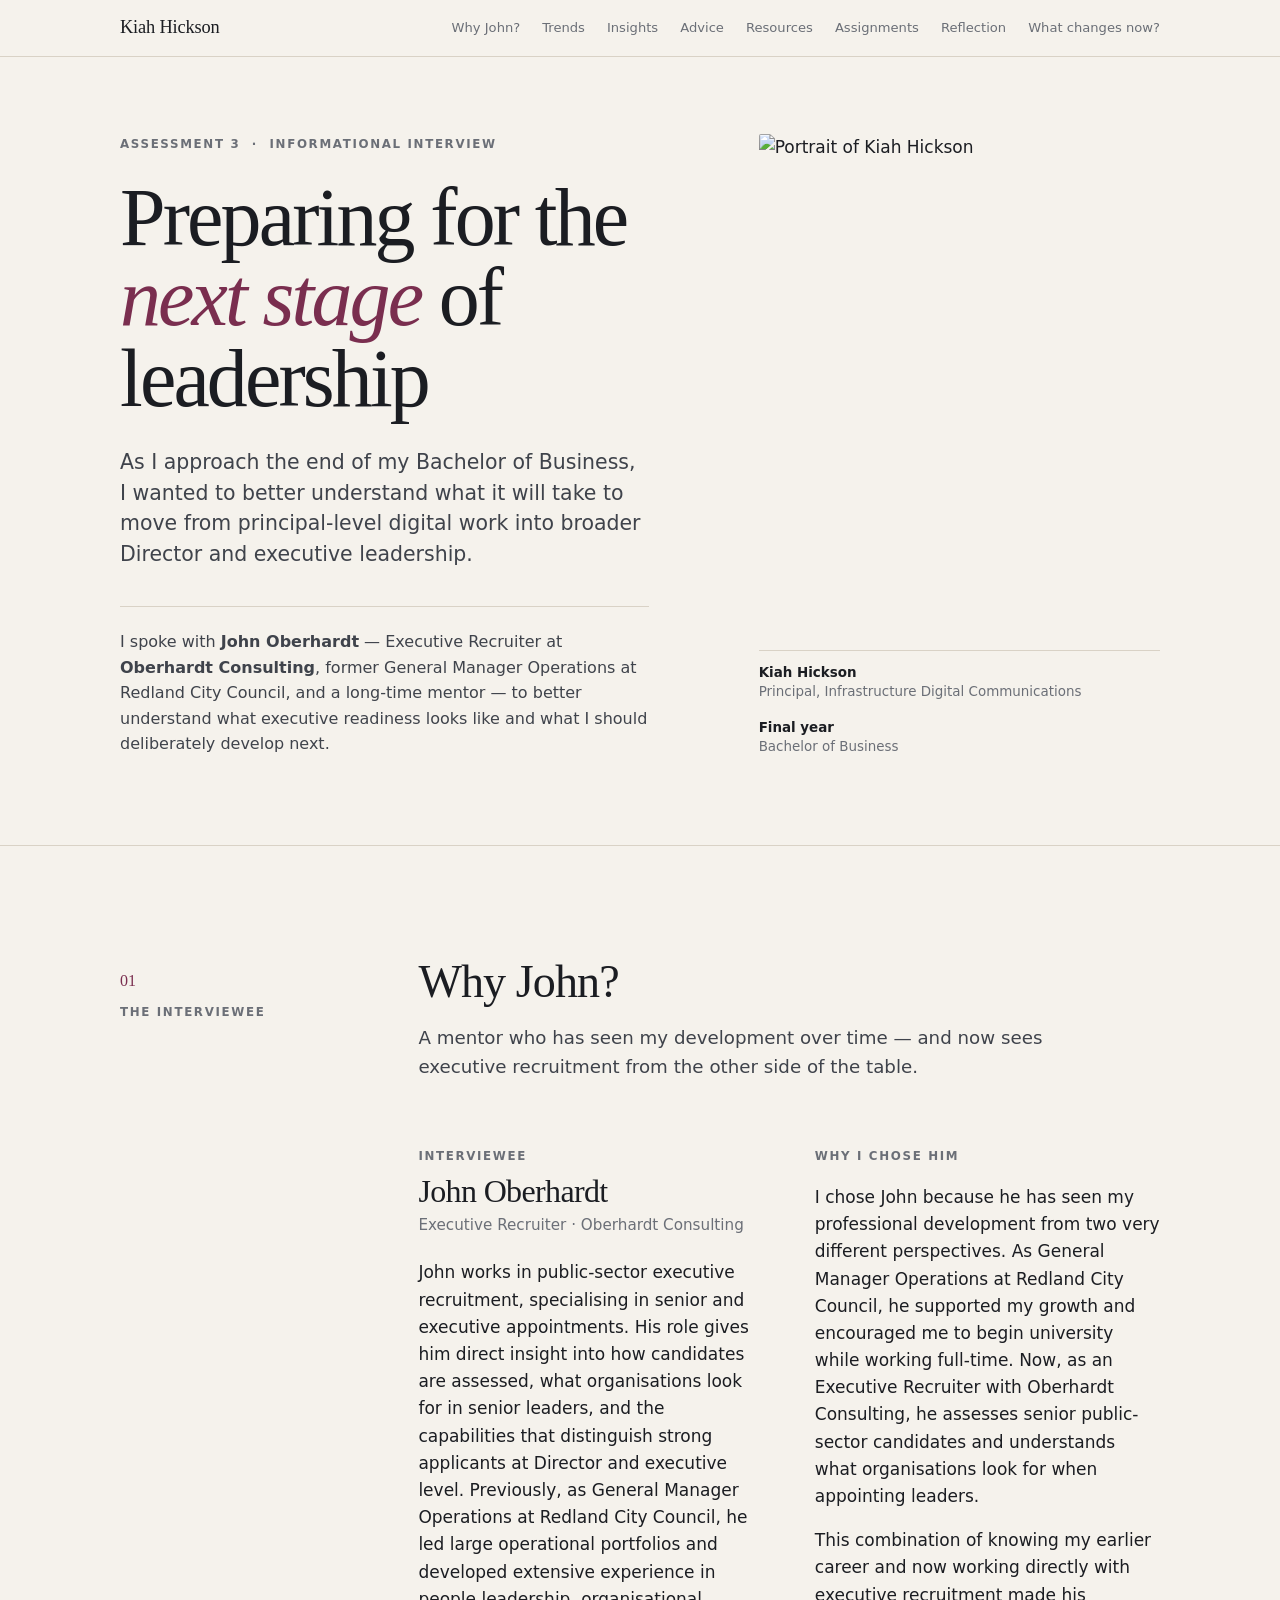
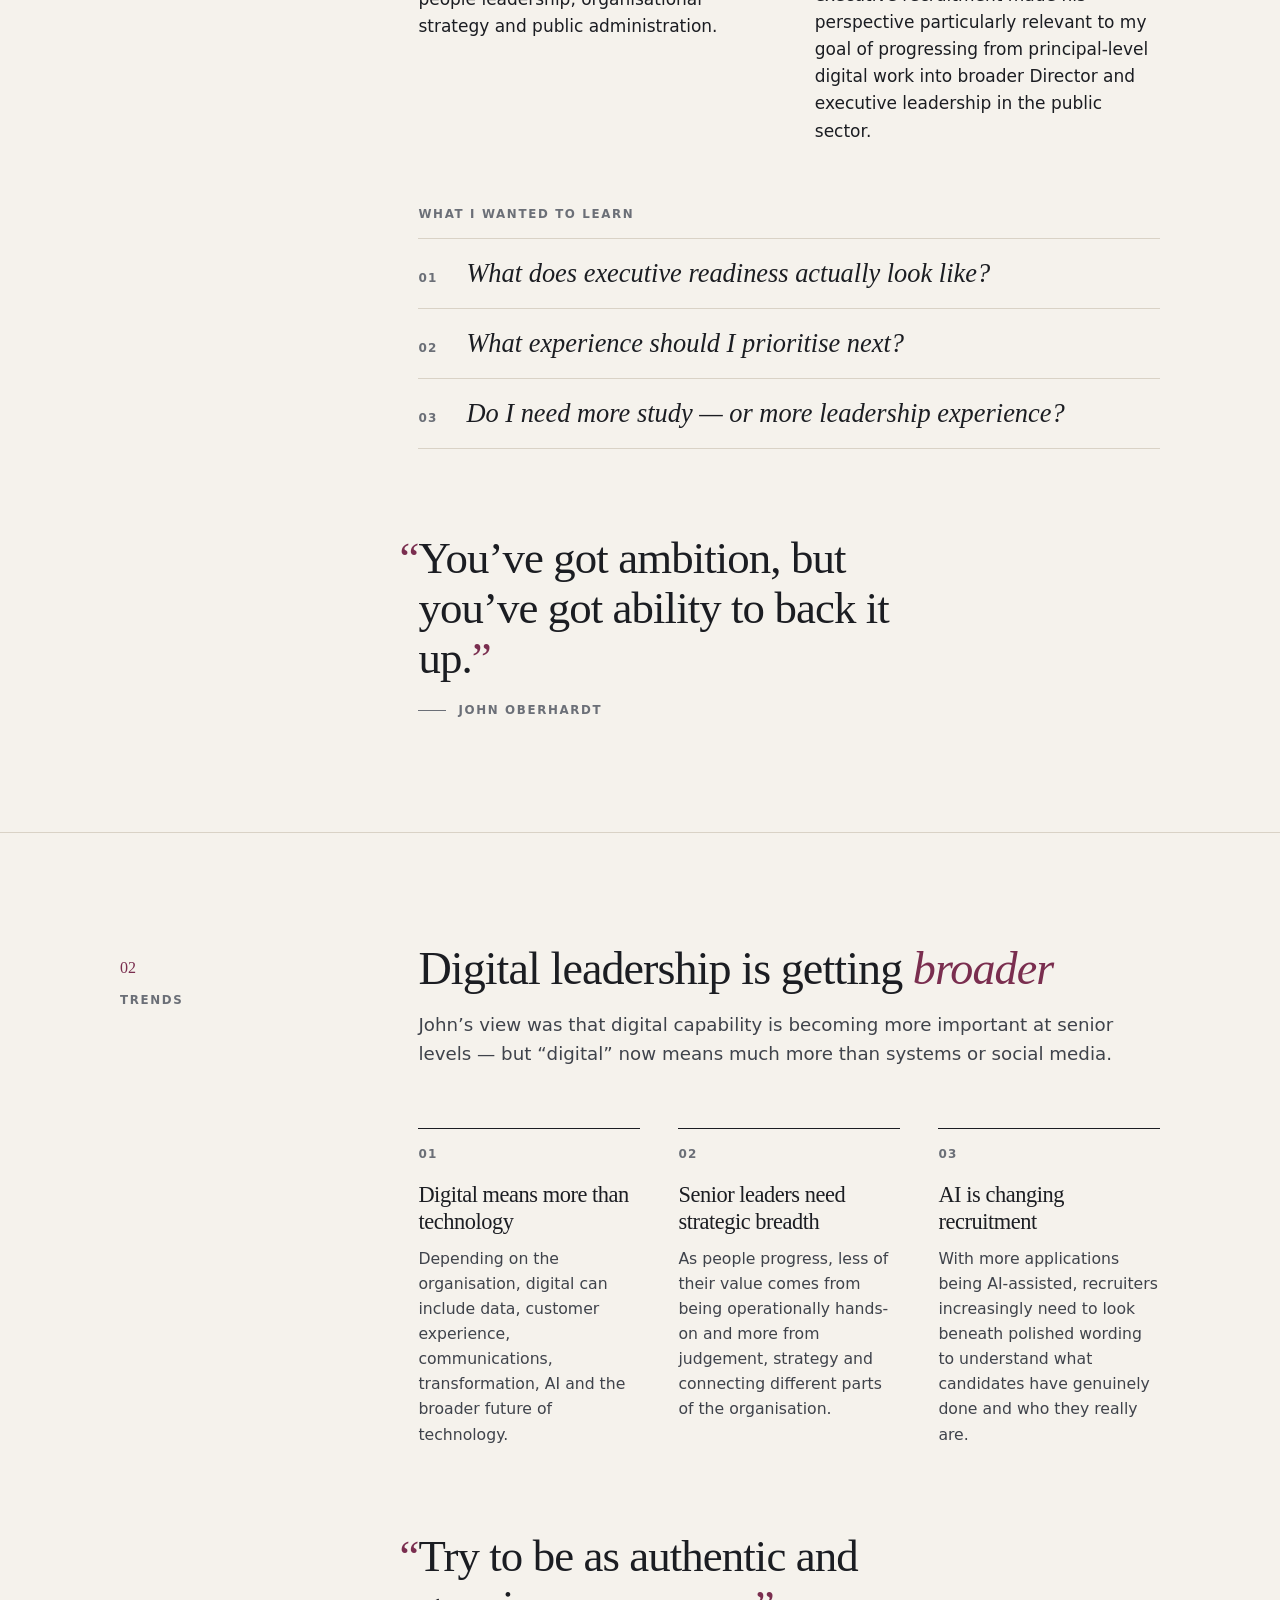
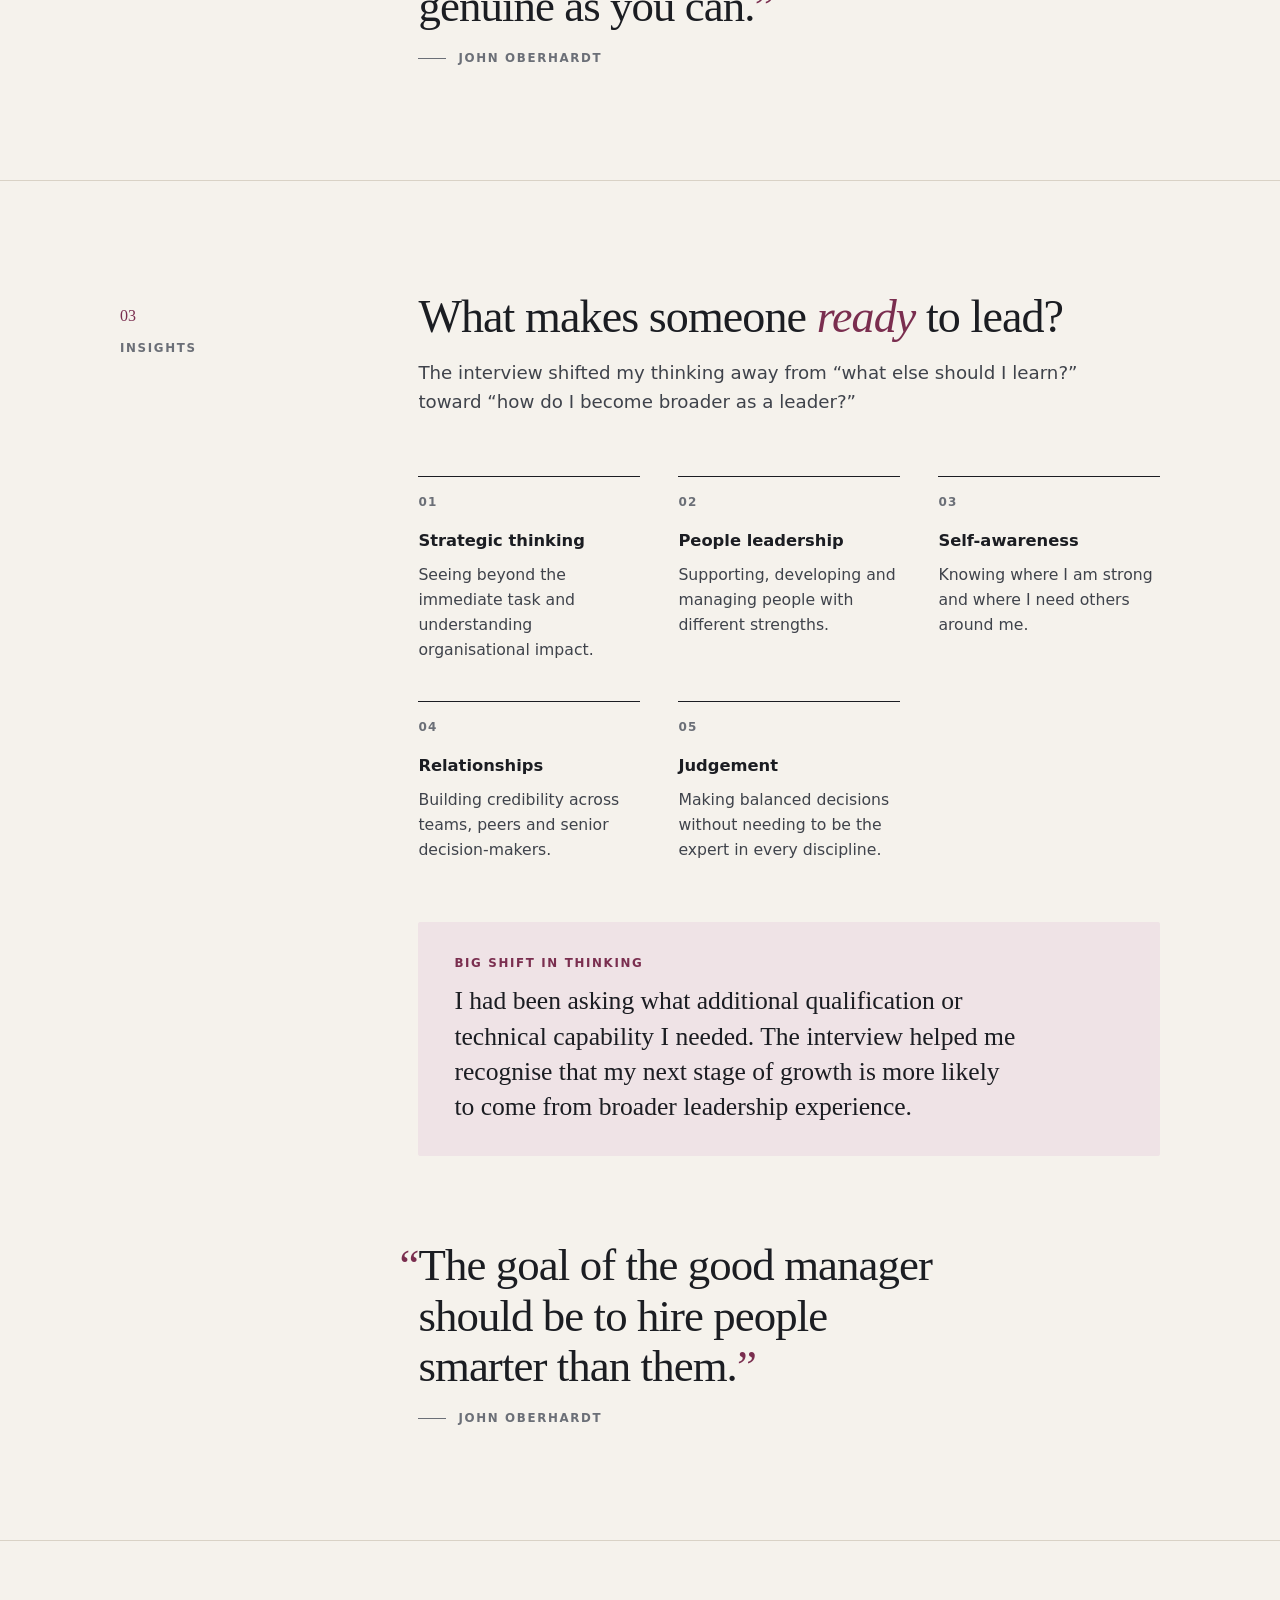
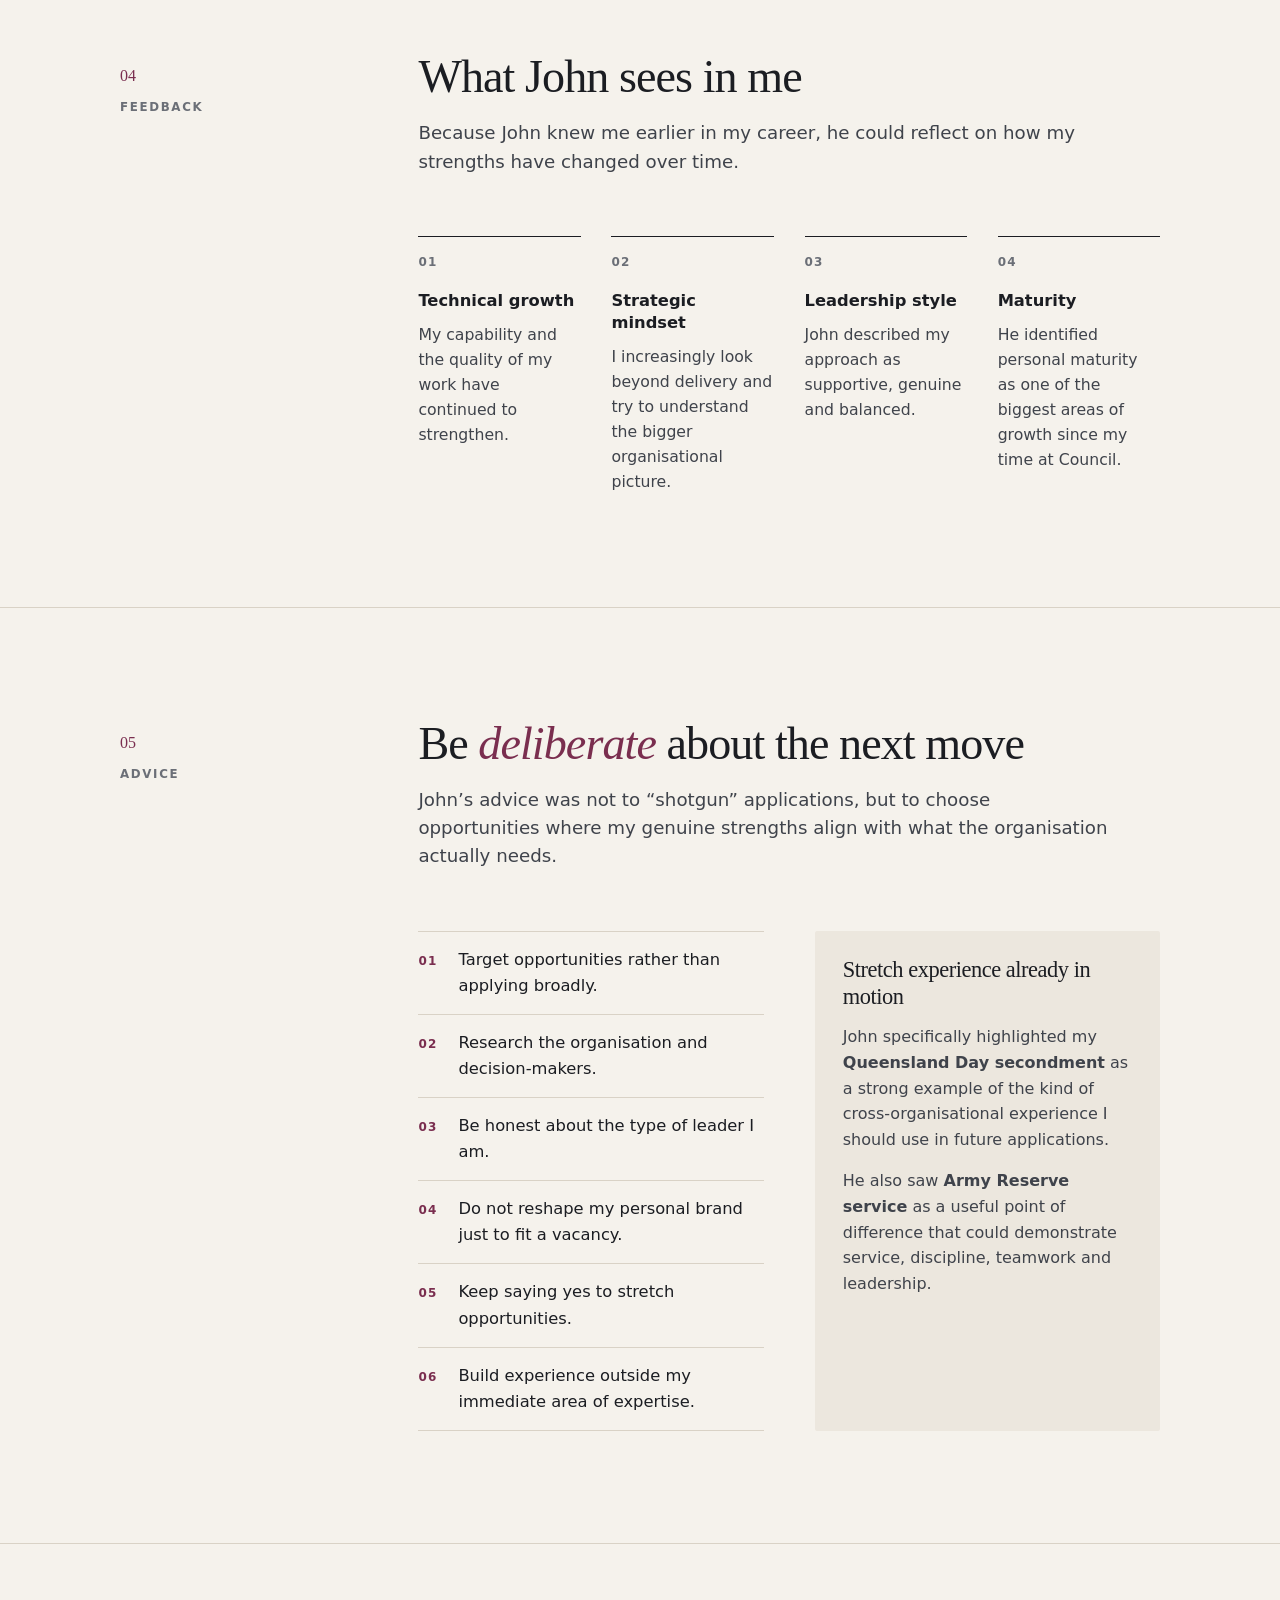
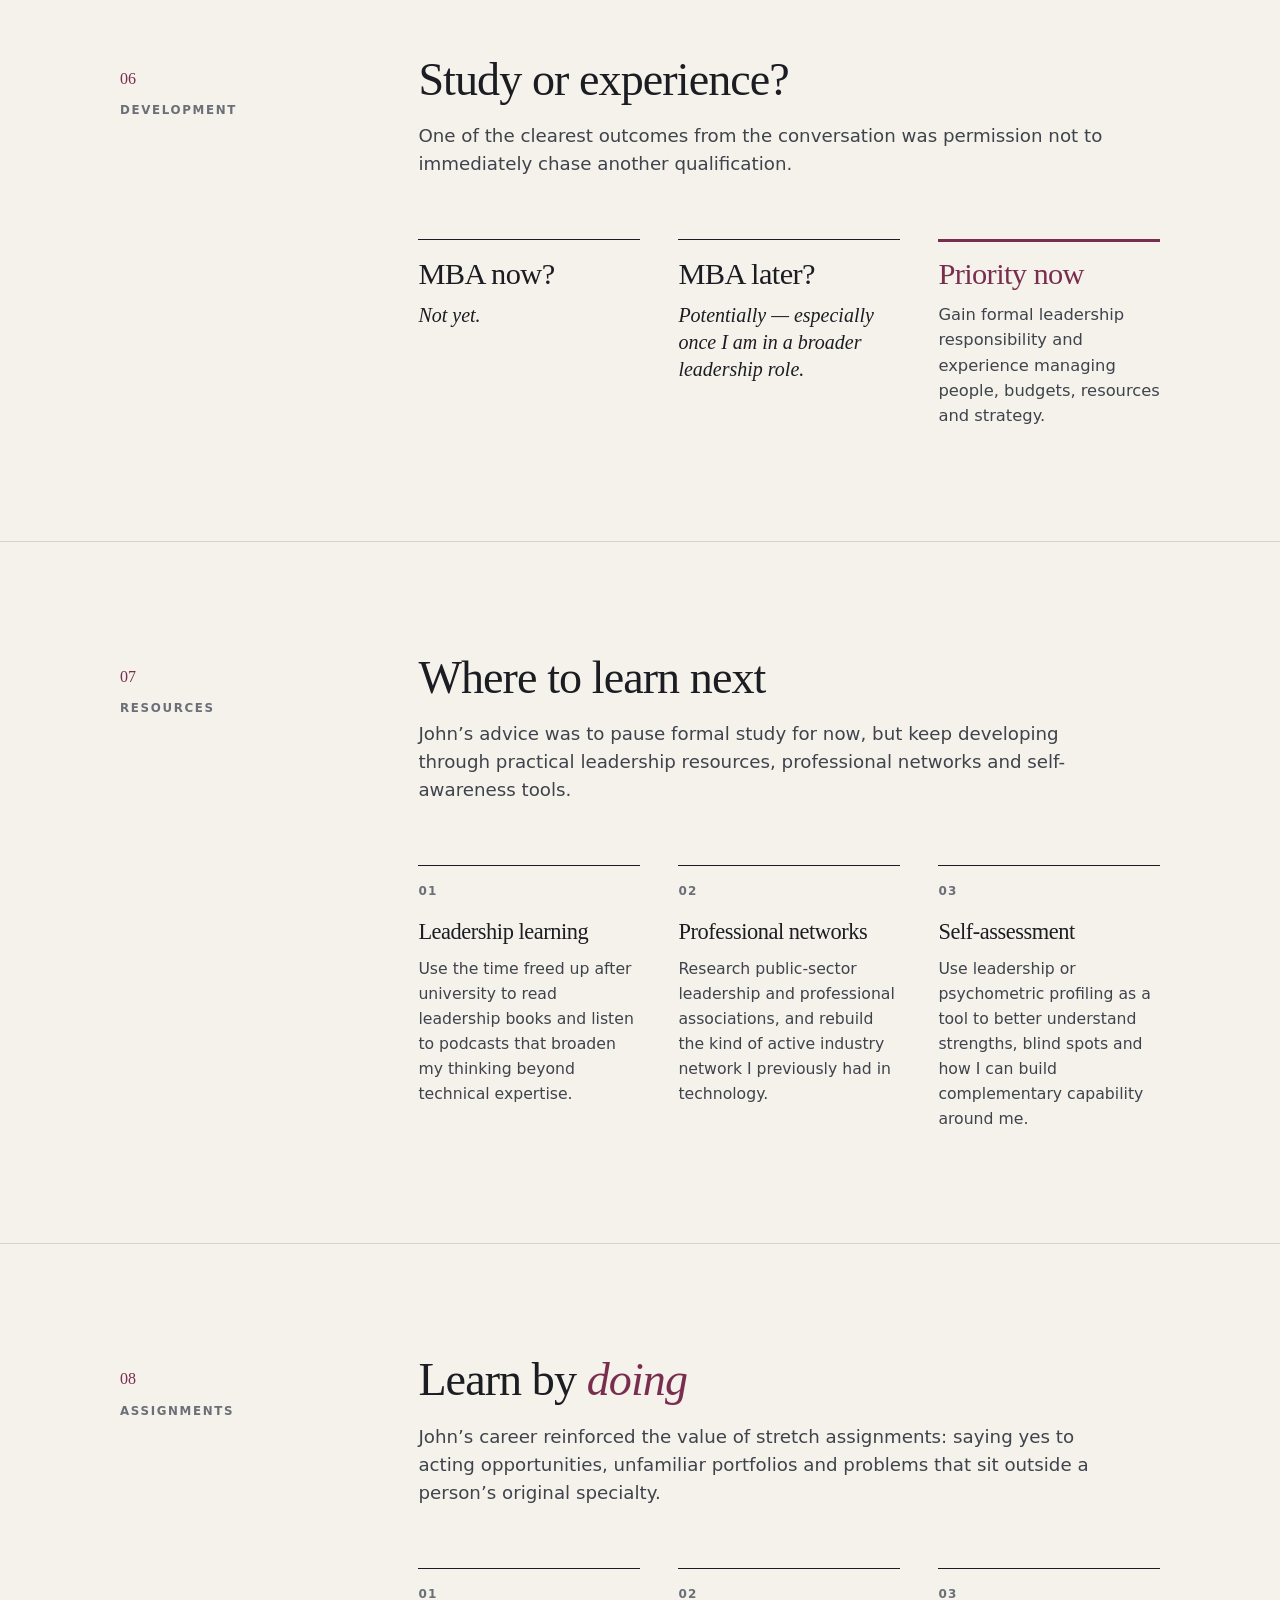
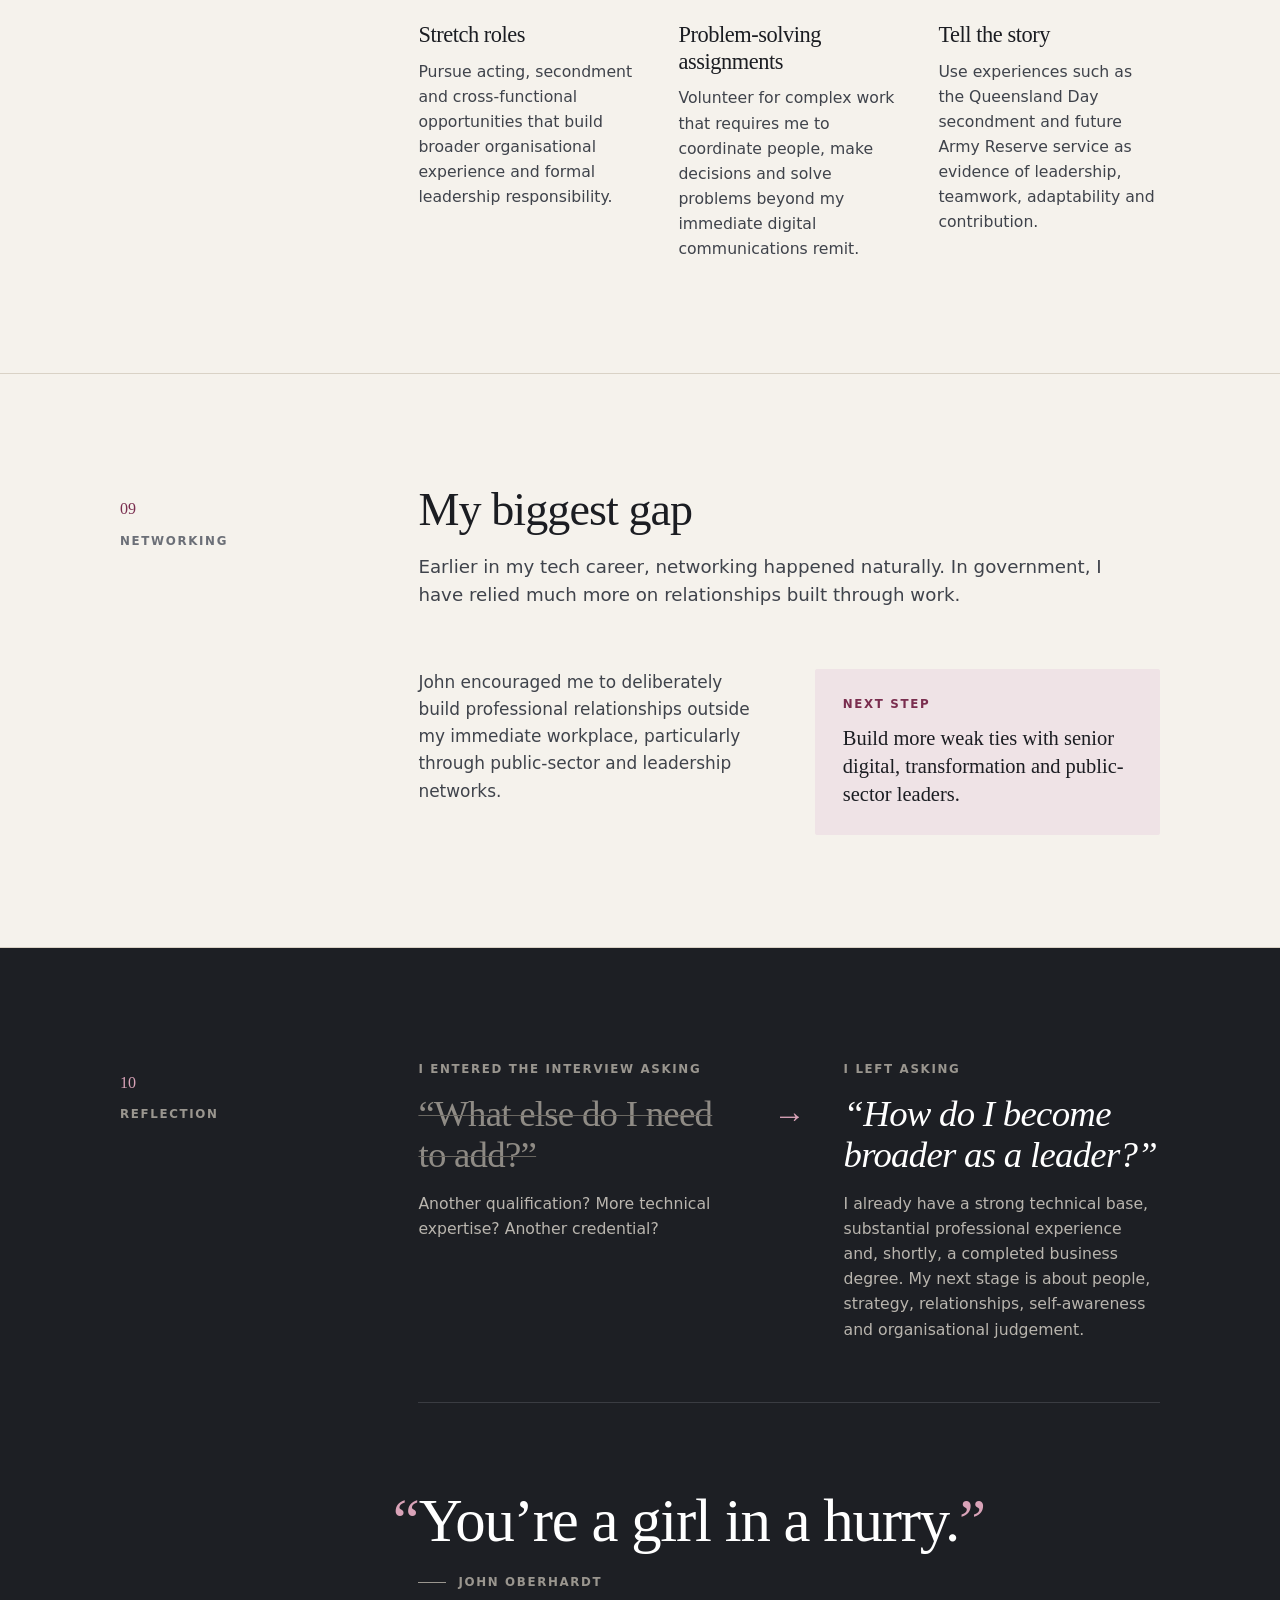
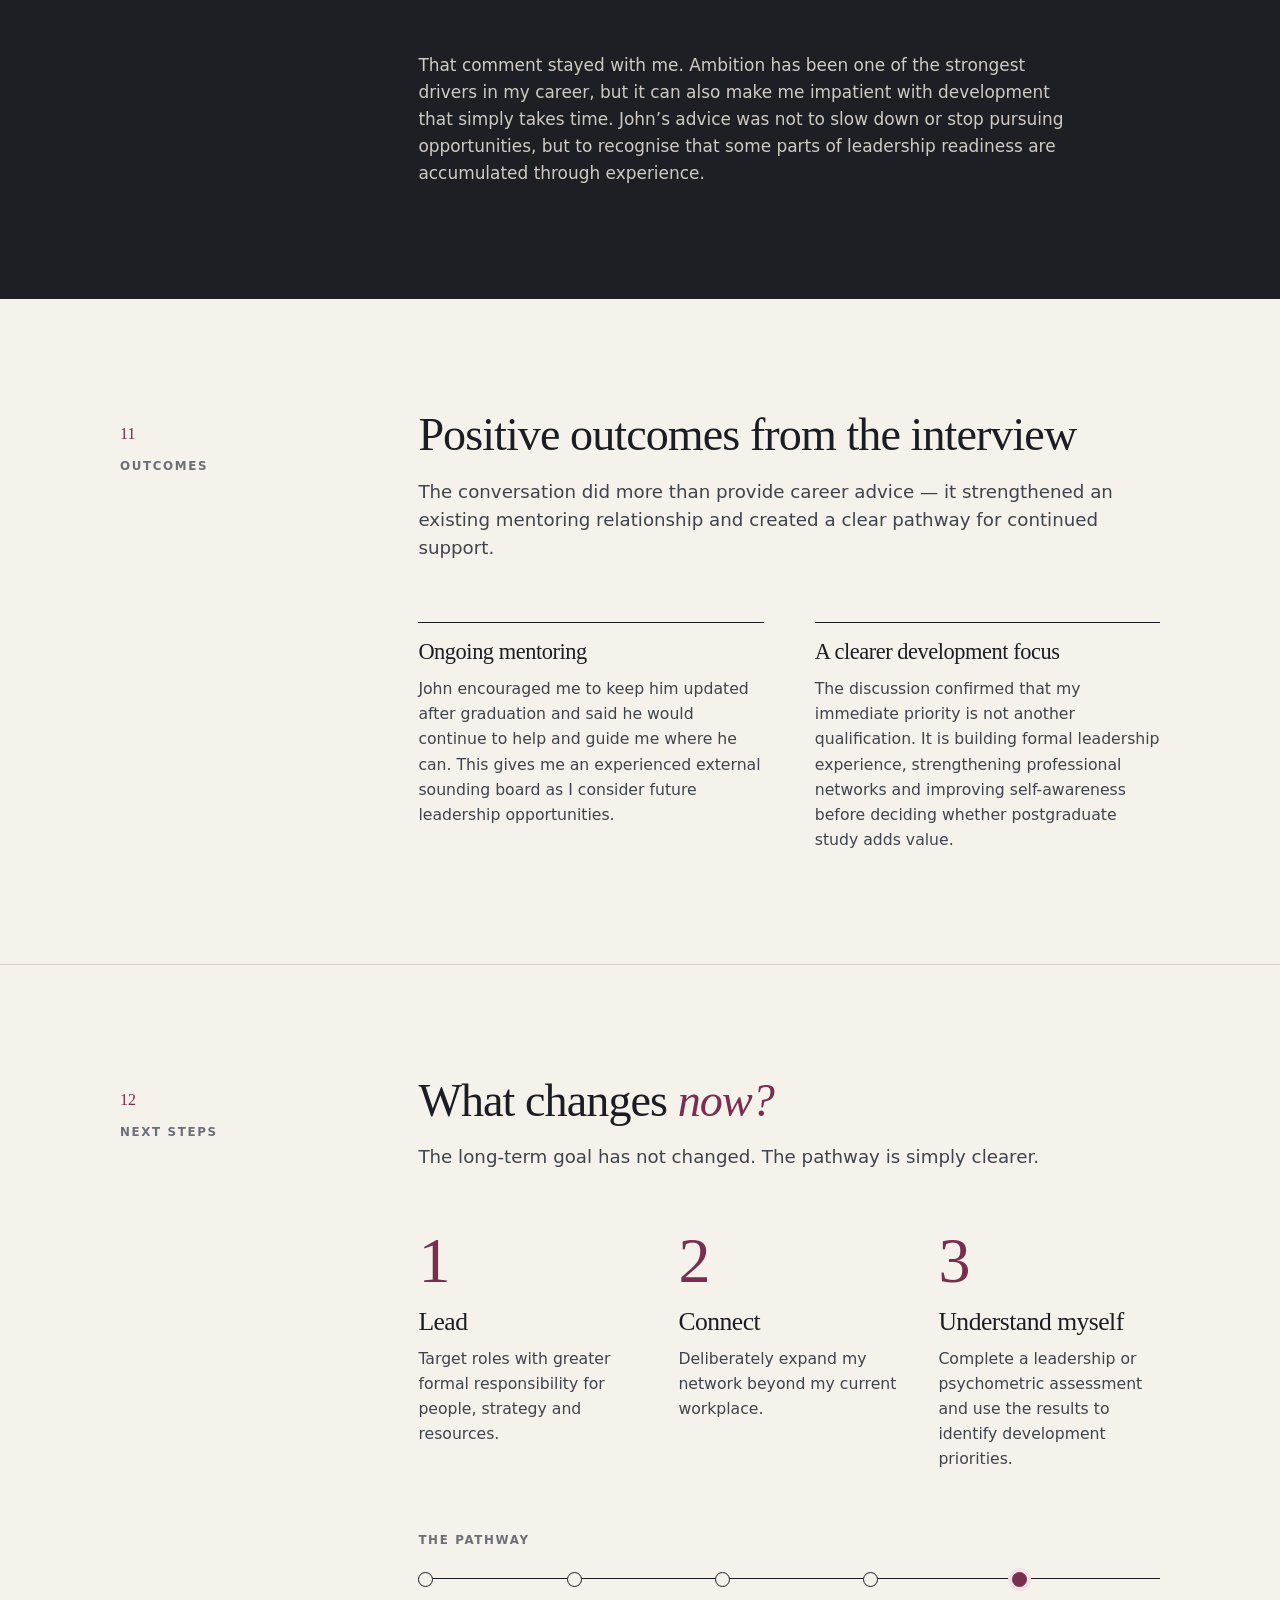
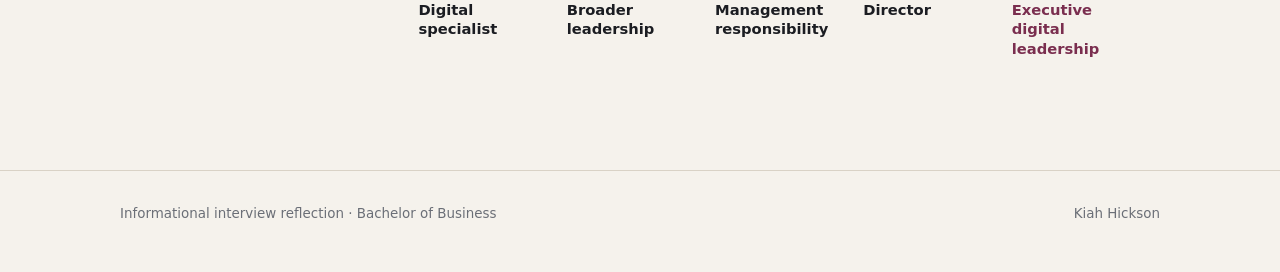
==== index.html @ 53a10f05 "Add files via upload" ====
<!DOCTYPE html>
<html lang="en">
<head>
<meta charset="UTF-8" />
<meta name="viewport" content="width=device-width, initial-scale=1.0" />
<title>Informational Interview — Kiah Hickson</title>
<link rel="stylesheet" href="styles.css" />
</head>
<body>

<header class="topbar">
  <div class="wrap">
    <a class="brand" href="#top">Kiah Hickson</a>
    <nav class="topnav" aria-label="Sections">
      <a href="#why">Why John?</a>
      <a href="#trends">Trends</a>
      <a href="#insights">Insights</a>
      <a href="#advice">Advice</a>
      <a href="#resources">Resources</a>
      <a href="#assignments">Assignments</a>
      <a href="#reflection">Reflection</a>
      <a href="#next">What changes now?</a>
    </nav>
  </div>
</header>

<div class="hero" id="top">
  <div class="wrap hero-grid">
    <div>
      <span class="kicker">Assessment 3 &nbsp;·&nbsp; Informational Interview</span>
      <h1>Preparing for the <em>next stage</em> of leadership</h1>
      <p class="lead">As I approach the end of my Bachelor of Business, I wanted to better understand what it will take to move from principal-level digital work into broader Director and executive leadership.</p>
      <p class="intro">I spoke with <strong>John Oberhardt</strong> — Executive Recruiter at <strong>Oberhardt Consulting</strong>, former General Manager Operations at Redland City Council, and a long-time mentor — to better understand what executive readiness looks like and what I should deliberately develop next.</p>
    </div>
    <figure>
      <img class="hero-photo" src="images/kiah-hickson.jpg" alt="Portrait of Kiah Hickson" />
      <figcaption>
        <span><b>Kiah Hickson</b>Principal, Infrastructure Digital Communications</span>
        <span><b>Final year</b>Bachelor of Business</span>
      </figcaption>
    </figure>
  </div>
</div>

<main>

<!-- 01 Why John -->
<section id="why">
  <div class="wrap sec">
    <div class="sec-label"><span class="n">01</span><span class="kicker">The interviewee</span></div>
    <div class="sec-body">
      <div class="sec-head">
        <h2>Why John?</h2>
        <p class="sub">A mentor who has seen my development over time — and now sees executive recruitment from the other side of the table.</p>
      </div>

      <div class="cols-2">
        <div>
          <span class="kicker">Interviewee</span>
          <h3 class="person-name">John Oberhardt</h3>
          <p class="person-role">Executive Recruiter · Oberhardt Consulting</p>
          <p>John works in public-sector executive recruitment, specialising in senior and executive appointments. His role gives him direct insight into how candidates are assessed, what organisations look for in senior leaders, and the capabilities that distinguish strong applicants at Director and executive level. Previously, as General Manager Operations at Redland City Council, he led large operational portfolios and developed extensive experience in people leadership, organisational strategy and public administration.</p>
        </div>
        <div>
          <span class="kicker">Why I chose him</span>
          <p style="margin-top:16px">I chose John because he has seen my professional development from two very different perspectives. As General Manager Operations at Redland City Council, he supported my growth and encouraged me to begin university while working full-time. Now, as an Executive Recruiter with Oberhardt Consulting, he assesses senior public-sector candidates and understands what organisations look for when appointing leaders.</p>
          <p>This combination of knowing my earlier career and now working directly with executive recruitment made his perspective particularly relevant to my goal of progressing from principal-level digital work into broader Director and executive leadership in the public sector.</p>
        </div>
      </div>

      <div>
        <span class="kicker" style="display:block;margin-bottom:14px">What I wanted to learn</span>
        <ol class="questions">
          <li>What does executive readiness actually look like?</li>
          <li>What experience should I prioritise next?</li>
          <li>Do I need more study — or more leadership experience?</li>
        </ol>
      </div>

      <figure class="pull">
        <blockquote>You’ve got ambition, but you’ve got ability to back it up.</blockquote>
        <figcaption>John Oberhardt</figcaption>
      </figure>
    </div>
  </div>
</section>

<!-- 02 Trends -->
<section id="trends">
  <div class="wrap sec">
    <div class="sec-label"><span class="n">02</span><span class="kicker">Trends</span></div>
    <div class="sec-body">
      <div class="sec-head">
        <h2>Digital leadership is getting <em>broader</em></h2>
        <p class="sub">John’s view was that digital capability is becoming more important at senior levels — but “digital” now means much more than systems or social media.</p>
      </div>

      <div class="cols-3">
        <div class="item"><span class="idx">01</span><h3>Digital means more than technology</h3><p>Depending on the organisation, digital can include data, customer experience, communications, transformation, AI and the broader future of technology.</p></div>
        <div class="item"><span class="idx">02</span><h3>Senior leaders need strategic breadth</h3><p>As people progress, less of their value comes from being operationally hands-on and more from judgement, strategy and connecting different parts of the organisation.</p></div>
        <div class="item"><span class="idx">03</span><h3>AI is changing recruitment</h3><p>With more applications being AI-assisted, recruiters increasingly need to look beneath polished wording to understand what candidates have genuinely done and who they really are.</p></div>
      </div>

      <figure class="pull">
        <blockquote>Try to be as authentic and genuine as you can.</blockquote>
        <figcaption>John Oberhardt</figcaption>
      </figure>
    </div>
  </div>
</section>

<!-- 03 Insights -->
<section id="insights">
  <div class="wrap sec">
    <div class="sec-label"><span class="n">03</span><span class="kicker">Insights</span></div>
    <div class="sec-body">
      <div class="sec-head">
        <h2>What makes someone <em>ready</em> to lead?</h2>
        <p class="sub">The interview shifted my thinking away from “what else should I learn?” toward “how do I become broader as a leader?”</p>
      </div>

      <div class="cols-3">
        <div class="item"><span class="idx">01</span><h3 class="h-sans">Strategic thinking</h3><p>Seeing beyond the immediate task and understanding organisational impact.</p></div>
        <div class="item"><span class="idx">02</span><h3 class="h-sans">People leadership</h3><p>Supporting, developing and managing people with different strengths.</p></div>
        <div class="item"><span class="idx">03</span><h3 class="h-sans">Self-awareness</h3><p>Knowing where I am strong and where I need others around me.</p></div>
        <div class="item"><span class="idx">04</span><h3 class="h-sans">Relationships</h3><p>Building credibility across teams, peers and senior decision-makers.</p></div>
        <div class="item"><span class="idx">05</span><h3 class="h-sans">Judgement</h3><p>Making balanced decisions without needing to be the expert in every discipline.</p></div>
      </div>

      <div class="note wide">
          <span class="kicker">Big shift in thinking</span>
          <p>I had been asking what additional qualification or technical capability I needed. The interview helped me recognise that my next stage of growth is more likely to come from broader leadership experience.</p>
        </div>

      <figure class="pull">
        <blockquote>The goal of the good manager should be to hire people smarter than them.</blockquote>
        <figcaption>John Oberhardt</figcaption>
      </figure>
    </div>
  </div>
</section>

<!-- 04 Strengths -->
<section id="strengths">
  <div class="wrap sec">
    <div class="sec-label"><span class="n">04</span><span class="kicker">Feedback</span></div>
    <div class="sec-body">
      <div class="sec-head">
        <h2>What John sees in me</h2>
        <p class="sub">Because John knew me earlier in my career, he could reflect on how my strengths have changed over time.</p>
      </div>

      <div class="cols-4">
        <div class="item"><span class="idx">01</span><h3 class="h-sans">Technical growth</h3><p>My capability and the quality of my work have continued to strengthen.</p></div>
        <div class="item"><span class="idx">02</span><h3 class="h-sans">Strategic mindset</h3><p>I increasingly look beyond delivery and try to understand the bigger organisational picture.</p></div>
        <div class="item"><span class="idx">03</span><h3 class="h-sans">Leadership style</h3><p>John described my approach as supportive, genuine and balanced.</p></div>
        <div class="item"><span class="idx">04</span><h3 class="h-sans">Maturity</h3><p>He identified personal maturity as one of the biggest areas of growth since my time at Council.</p></div>
      </div>
    </div>
  </div>
</section>

<!-- 05 Advice -->
<section id="advice">
  <div class="wrap sec">
    <div class="sec-label"><span class="n">05</span><span class="kicker">Advice</span></div>
    <div class="sec-body">
      <div class="sec-head">
        <h2>Be <em>deliberate</em> about the next move</h2>
        <p class="sub">John’s advice was not to “shotgun” applications, but to choose opportunities where my genuine strengths align with what the organisation actually needs.</p>
      </div>

      <div class="cols-2">
        <ol class="checks">
          <li>Target opportunities rather than applying broadly.</li>
          <li>Research the organisation and decision-makers.</li>
          <li>Be honest about the type of leader I am.</li>
          <li>Do not reshape my personal brand just to fit a vacancy.</li>
          <li>Keep saying yes to stretch opportunities.</li>
          <li>Build experience outside my immediate area of expertise.</li>
        </ol>
        <div class="note plain">
          <h3 style="margin-bottom:14px">Stretch experience already in motion</h3>
          <p>John specifically highlighted my <strong>Queensland Day secondment</strong> as a strong example of the kind of cross-organisational experience I should use in future applications.</p>
          <p>He also saw <strong>Army Reserve service</strong> as a useful point of difference that could demonstrate service, discipline, teamwork and leadership.</p>
        </div>
      </div>
    </div>
  </div>
</section>

<!-- 06 Study or experience -->
<section id="study">
  <div class="wrap sec">
    <div class="sec-label"><span class="n">06</span><span class="kicker">Development</span></div>
    <div class="sec-body">
      <div class="sec-head">
        <h2>Study or experience?</h2>
        <p class="sub">One of the clearest outcomes from the conversation was permission not to immediately chase another qualification.</p>
      </div>

      <div class="cols-3 compare">
        <div class="item"><h3>MBA now?</h3><p class="answer">Not yet.</p></div>
        <div class="item"><h3>MBA later?</h3><p class="answer">Potentially — especially once I am in a broader leadership role.</p></div>
        <div class="item key"><h3>Priority now</h3><p class="answer">Gain formal leadership responsibility and experience managing people, budgets, resources and strategy.</p></div>
      </div>
    </div>
  </div>
</section>

<!-- 07 Resources -->
<section id="resources">
  <div class="wrap sec">
    <div class="sec-label"><span class="n">07</span><span class="kicker">Resources</span></div>
    <div class="sec-body">
      <div class="sec-head">
        <h2>Where to learn next</h2>
        <p class="sub">John’s advice was to pause formal study for now, but keep developing through practical leadership resources, professional networks and self-awareness tools.</p>
      </div>
      <div class="cols-3">
        <div class="item"><span class="idx">01</span><h3>Leadership learning</h3><p>Use the time freed up after university to read leadership books and listen to podcasts that broaden my thinking beyond technical expertise.</p></div>
        <div class="item"><span class="idx">02</span><h3>Professional networks</h3><p>Research public-sector leadership and professional associations, and rebuild the kind of active industry network I previously had in technology.</p></div>
        <div class="item"><span class="idx">03</span><h3>Self-assessment</h3><p>Use leadership or psychometric profiling as a tool to better understand strengths, blind spots and how I can build complementary capability around me.</p></div>
      </div>
    </div>
  </div>
</section>

<!-- 08 Assignments -->
<section id="assignments">
  <div class="wrap sec">
    <div class="sec-label"><span class="n">08</span><span class="kicker">Assignments</span></div>
    <div class="sec-body">
      <div class="sec-head">
        <h2>Learn by <em>doing</em></h2>
        <p class="sub">John’s career reinforced the value of stretch assignments: saying yes to acting opportunities, unfamiliar portfolios and problems that sit outside a person’s original specialty.</p>
      </div>
      <div class="cols-3">
        <div class="item"><span class="idx">01</span><h3>Stretch roles</h3><p>Pursue acting, secondment and cross-functional opportunities that build broader organisational experience and formal leadership responsibility.</p></div>
        <div class="item"><span class="idx">02</span><h3>Problem-solving assignments</h3><p>Volunteer for complex work that requires me to coordinate people, make decisions and solve problems beyond my immediate digital communications remit.</p></div>
        <div class="item"><span class="idx">03</span><h3>Tell the story</h3><p>Use experiences such as the Queensland Day secondment and future Army Reserve service as evidence of leadership, teamwork, adaptability and contribution.</p></div>
      </div>
    </div>
  </div>
</section>

<!-- 09 Networking -->
<section id="networking">
  <div class="wrap sec">
    <div class="sec-label"><span class="n">09</span><span class="kicker">Networking</span></div>
    <div class="sec-body">
      <div class="sec-head">
        <h2>My biggest gap</h2>
        <p class="sub">Earlier in my tech career, networking happened naturally. In government, I have relied much more on relationships built through work.</p>
      </div>
      <div class="cols-2">
        <p style="font-size:1.06rem;color:var(--ink-2)">John encouraged me to deliberately build professional relationships outside my immediate workplace, particularly through public-sector and leadership networks.</p>
        <div class="note">
          <span class="kicker">Next step</span>
          <p>Build more weak ties with senior digital, transformation and public-sector leaders.</p>
        </div>
      </div>
    </div>
  </div>
</section>

<!-- 10 Reflection -->
<section id="reflection" class="dark">
  <div class="wrap sec">
    <div class="sec-label"><span class="n">10</span><span class="kicker">Reflection</span></div>
    <div class="sec-body">
      <div class="shift">
        <div class="before">
          <span class="kicker">I entered the interview asking</span>
          <div class="q">“What else do I need to add?”</div>
          <p>Another qualification? More technical expertise? Another credential?</p>
        </div>
        <div class="to" aria-hidden="true">→</div>
        <div class="after">
          <span class="kicker">I left asking</span>
          <div class="q">“How do I become broader as a leader?”</div>
          <p>I already have a strong technical base, substantial professional experience and, shortly, a completed business degree. My next stage is about people, strategy, relationships, self-awareness and organisational judgement.</p>
        </div>
      </div>

      <hr />

      <figure class="pull">
        <blockquote>You’re a girl in a hurry.</blockquote>
        <figcaption>John Oberhardt</figcaption>
      </figure>

      <p class="after-quote">That comment stayed with me. Ambition has been one of the strongest drivers in my career, but it can also make me impatient with development that simply takes time. John’s advice was not to slow down or stop pursuing opportunities, but to recognise that some parts of leadership readiness are accumulated through experience.</p>
    </div>
  </div>
</section>

<!-- 11 Outcomes -->
<section id="outcomes">
  <div class="wrap sec">
    <div class="sec-label"><span class="n">11</span><span class="kicker">Outcomes</span></div>
    <div class="sec-body">
      <div class="sec-head">
        <h2>Positive outcomes from the interview</h2>
        <p class="sub">The conversation did more than provide career advice — it strengthened an existing mentoring relationship and created a clear pathway for continued support.</p>
      </div>
      <div class="cols-2">
        <div class="item"><h3>Ongoing mentoring</h3><p>John encouraged me to keep him updated after graduation and said he would continue to help and guide me where he can. This gives me an experienced external sounding board as I consider future leadership opportunities.</p></div>
        <div class="item"><h3>A clearer development focus</h3><p>The discussion confirmed that my immediate priority is not another qualification. It is building formal leadership experience, strengthening professional networks and improving self-awareness before deciding whether postgraduate study adds value.</p></div>
      </div>
    </div>
  </div>
</section>

<!-- 12 What changes now -->
<section id="next">
  <div class="wrap sec">
    <div class="sec-label"><span class="n">12</span><span class="kicker">Next steps</span></div>
    <div class="sec-body">
      <div class="sec-head">
        <h2>What changes <em>now?</em></h2>
        <p class="sub">The long-term goal has not changed. The pathway is simply clearer.</p>
      </div>

      <div class="cols-3">
        <div class="step"><span class="num">1</span><h3>Lead</h3><p>Target roles with greater formal responsibility for people, strategy and resources.</p></div>
        <div class="step"><span class="num">2</span><h3>Connect</h3><p>Deliberately expand my network beyond my current workplace.</p></div>
        <div class="step"><span class="num">3</span><h3>Understand myself</h3><p>Complete a leadership or psychometric assessment and use the results to identify development priorities.</p></div>
      </div>

      <div>
        <span class="kicker" style="display:block;margin-bottom:22px">The pathway</span>
        <ol class="pathway">
          <li>Digital specialist</li>
          <li>Broader leadership</li>
          <li>Management responsibility</li>
          <li>Director</li>
          <li>Executive digital leadership</li>
        </ol>
      </div>
    </div>
  </div>
</section>

</main>

<footer class="footer">
  <div class="wrap">
    <span>Informational interview reflection · Bachelor of Business</span>
    <span>Kiah Hickson</span>
  </div>
</footer>

</body>
</html>
---- styles.css ----
/* Informational Interview — Kiah Hickson
   Fonts: Newsreader + Hanken Grotesk (SIL Open Font License), in /fonts */

@font-face{font-family:"Newsreader";font-style:normal;font-weight:200 800;font-display:swap;src:url("fonts/newsreader-latin-opsz-normal.woff2") format("woff2")}
@font-face{font-family:"Newsreader";font-style:italic;font-weight:200 800;font-display:swap;src:url("fonts/newsreader-latin-opsz-italic.woff2") format("woff2")}
@font-face{font-family:"Hanken Grotesk";font-style:normal;font-weight:100 900;font-display:swap;src:url("fonts/hanken-grotesk-latin-wght-normal.woff2") format("woff2")}

:root{
  color-scheme:light;
  --paper:#f5f2ec;
  --paper-2:#ece7de;
  --ink:#1b1d22;
  --ink-2:#3f434b;
  --muted:#6b6f77;
  --rule:#d9d2c6;
  --accent:#7a2e4f;
  --accent-soft:#efe3e6;
  --dark:#1d1f24;
  --serif:"Newsreader", "Iowan Old Style", "Palatino Linotype", Georgia, serif;
  --sans:"Hanken Grotesk", ui-sans-serif, system-ui, -apple-system, "Segoe UI", sans-serif;
  --max:1120px;
  --gutter:clamp(20px, 4vw, 40px);
}

*{box-sizing:border-box}
html{scroll-behavior:smooth;scroll-padding-top:72px}
body{
  margin:0;
  background:var(--paper);
  color:var(--ink);
  font-family:var(--sans);
  font-size:17px;
  line-height:1.6;
  -webkit-font-smoothing:antialiased;
  text-rendering:optimizeLegibility;
}
img{max-width:100%;display:block}
a{color:inherit}
p{margin:0 0 1em}
p:last-child{margin-bottom:0}
strong{font-weight:650}
.wrap{max-width:var(--max);margin:0 auto;padding-inline:var(--gutter)}

/* ---------- Top bar ---------- */
.topbar{
  position:sticky;top:0;z-index:10;
  background:rgba(245,242,236,.92);
  backdrop-filter:saturate(1.2) blur(8px);
  -webkit-backdrop-filter:saturate(1.2) blur(8px);
  border-bottom:1px solid var(--rule);
}
.topbar .wrap{display:flex;align-items:center;gap:32px;height:56px}
.brand{font-family:var(--serif);font-size:1.15rem;font-weight:500;text-decoration:none;white-space:nowrap;letter-spacing:-.01em}
.topnav{display:flex;gap:22px;margin-left:auto;overflow-x:auto;scrollbar-width:none}
.topnav::-webkit-scrollbar{display:none}
.topnav a{
  font-size:.82rem;font-weight:500;color:var(--muted);text-decoration:none;white-space:nowrap;
  padding:4px 0;border-bottom:1px solid transparent;transition:color .15s, border-color .15s;
}
.topnav a:hover{color:var(--ink);border-color:var(--ink)}
a:focus-visible{outline:2px solid var(--accent);outline-offset:3px;border-radius:2px}

/* ---------- Type ---------- */
.kicker{
  font-size:.74rem;font-weight:600;letter-spacing:.14em;text-transform:uppercase;color:var(--muted);
}
h1,h2,h3{font-family:var(--serif);font-weight:400;letter-spacing:-.02em;margin:0}
h1{
  font-size:clamp(2.8rem, 6.4vw, 5.4rem);
  line-height:.98;
  letter-spacing:-.035em;
  margin:22px 0 28px;
  font-variation-settings:"opsz" 72;
}
h1 em,h2 em{font-style:italic;color:var(--accent)}
h2{font-size:clamp(2rem, 3.6vw, 3rem);line-height:1.05;font-variation-settings:"opsz" 60}
h3{font-size:1.4rem;line-height:1.2}
.h-sans{font-family:var(--sans);font-size:1.02rem;font-weight:650;letter-spacing:0;line-height:1.35}
.lead{font-size:clamp(1.12rem, 1.6vw, 1.3rem);line-height:1.5;color:var(--ink-2);max-width:40ch}
.sub{font-size:1.14rem;line-height:1.55;color:var(--ink-2);max-width:60ch;margin-top:18px}
.muted{color:var(--muted)}

/* ---------- Hero ---------- */
.hero{padding:72px 0 88px;border-bottom:1px solid var(--rule)}
.hero-grid{display:grid;grid-template-columns:minmax(0,7fr) minmax(0,5fr);gap:clamp(32px,6vw,80px);align-items:end}
.intro{
  margin-top:36px;padding-top:22px;border-top:1px solid var(--rule);
  max-width:52ch;color:var(--ink-2);font-size:1rem;
}
.hero figure{margin:0}
.hero-photo{width:100%;aspect-ratio:4/5;object-fit:cover;object-position:50% 20%;border-radius:2px}
.hero figcaption{
  display:flex;justify-content:space-between;gap:16px;flex-wrap:wrap;
  margin-top:14px;padding-top:12px;border-top:1px solid var(--rule);
  font-size:.84rem;line-height:1.45;color:var(--muted);
}
.hero figcaption b{display:block;color:var(--ink);font-weight:600}

/* ---------- Sections ---------- */
section{padding:clamp(64px,9vw,112px) 0;border-bottom:1px solid var(--rule)}
.sec{display:grid;grid-template-columns:minmax(0,3fr) minmax(0,9fr);gap:clamp(24px,4vw,56px)}
.sec-label{padding-top:10px}
.sec-label .n{display:block;font-family:var(--serif);font-size:1rem;color:var(--accent);margin-bottom:4px;font-variant-numeric:lining-nums}
.sec-body{display:grid;gap:clamp(40px,5vw,60px);min-width:0}
.sec-body > *{min-width:0;margin:0}

.cols-2{display:grid;grid-template-columns:repeat(2,minmax(0,1fr));gap:clamp(28px,4vw,56px)}
.cols-3{display:grid;grid-template-columns:repeat(3,minmax(0,1fr));gap:clamp(24px,3vw,40px)}
.cols-4{display:grid;grid-template-columns:repeat(4,minmax(0,1fr));gap:clamp(20px,2.4vw,32px)}

/* Items: hairline top, small index */
.item{border-top:1px solid var(--ink);padding-top:16px}
.item .idx{display:block;font-size:.75rem;font-weight:600;letter-spacing:.1em;color:var(--muted);margin-bottom:18px;font-variant-numeric:tabular-nums}
.item h3{margin-bottom:10px}
.item p{color:var(--ink-2);font-size:.98rem}

.person-name{font-size:2rem;line-height:1.1;margin:6px 0 4px}
.person-role{font-size:.95rem;color:var(--muted);margin-bottom:22px}

/* Questions */
.questions{list-style:none;margin:0;padding:0;counter-reset:q}
.questions li{
  counter-increment:q;
  display:grid;grid-template-columns:48px 1fr;align-items:baseline;
  padding:18px 0;border-top:1px solid var(--rule);
  font-family:var(--serif);font-style:italic;font-size:clamp(1.3rem,2.2vw,1.65rem);line-height:1.25;
}
.questions li:last-child{border-bottom:1px solid var(--rule)}
.questions li::before{content:counter(q, decimal-leading-zero);font-family:var(--sans);font-style:normal;font-size:.75rem;font-weight:600;letter-spacing:.1em;color:var(--muted)}

/* Pull quotes */
.pull{padding:clamp(8px,2vw,24px) 0 0}
.pull blockquote{
  margin:0;font-family:var(--serif);font-weight:350;
  font-size:clamp(1.8rem,3.6vw,2.8rem);line-height:1.12;letter-spacing:-.02em;
  max-width:24ch;text-indent:-.42em;
  font-variation-settings:"opsz" 60;
}
.pull blockquote::before{content:"“";color:var(--accent)}
.pull blockquote::after{content:"”";color:var(--accent)}
.pull figcaption{margin-top:18px;font-size:.74rem;font-weight:600;letter-spacing:.14em;text-transform:uppercase;color:var(--muted)}
.pull figcaption::before{content:"";display:inline-block;width:28px;height:1px;background:currentColor;vertical-align:middle;margin-right:12px}

/* Aside / note */
.note{background:var(--accent-soft);padding:26px 28px;border-radius:2px}
.note .kicker{color:var(--accent);display:block;margin-bottom:10px}
.note p{font-family:var(--serif);font-size:1.28rem;line-height:1.38;color:var(--ink)}
.note.wide{padding:32px 36px}
.note.wide p{font-size:clamp(1.3rem,2.2vw,1.6rem);max-width:44ch}
.note.plain{background:var(--paper-2)}
.note.plain p{font-family:var(--sans);font-size:1rem;line-height:1.6;color:var(--ink-2)}

/* Checklist */
.checks{list-style:none;margin:0;padding:0;counter-reset:c}
.checks li{
  counter-increment:c;
  display:grid;grid-template-columns:40px 1fr;align-items:baseline;
  padding:15px 0;border-top:1px solid var(--rule);font-size:1.02rem;
}
.checks li:last-child{border-bottom:1px solid var(--rule)}
.checks li::before{content:counter(c, decimal-leading-zero);font-size:.75rem;font-weight:600;letter-spacing:.1em;color:var(--accent)}

/* Compare */
.compare .item h3{font-size:1.9rem}
.compare .answer{font-family:var(--serif);font-style:italic;font-size:1.25rem;line-height:1.35;color:var(--ink);margin-top:10px}
.compare .item.key{border-top:3px solid var(--accent);padding-top:14px}
.compare .item.key h3{color:var(--accent)}
.compare .item.key .answer{font-style:normal;font-family:var(--sans);font-size:1.02rem;line-height:1.55;color:var(--ink-2)}

/* Reflection (dark band) */
.dark{background:var(--dark);color:#ece8e1;border-bottom:none}
.dark .sec-label .kicker{color:#9a968f}
.dark .sec-label .n{color:#d9a3b8}
.shift{display:grid;grid-template-columns:minmax(0,1fr) auto minmax(0,1fr);gap:clamp(20px,3vw,40px);align-items:start}
.shift .kicker{color:#9a968f;display:block;margin-bottom:14px}
.shift .q{font-family:var(--serif);font-size:clamp(1.6rem,3vw,2.3rem);line-height:1.12;letter-spacing:-.02em;margin-bottom:16px}
.shift .before .q{color:#8f8b85;text-decoration:line-through;text-decoration-thickness:1px;text-decoration-color:#6a6761}
.shift .after .q{color:#fff;font-style:italic}
.shift p{color:#b9b5ae;font-size:.98rem}
.shift .to{font-family:var(--serif);font-size:2rem;color:#d9a3b8;padding-top:30px}
.dark hr{border:0;border-top:1px solid #3a3c42;margin:0}
.dark .pull blockquote{color:#fff;font-size:clamp(2.2rem,5vw,3.8rem);max-width:none}
.dark .pull blockquote::before,.dark .pull blockquote::after{color:#d9a3b8}
.dark .pull figcaption{color:#9a968f}
.dark .after-quote{max-width:62ch;color:#cfcbc4;font-size:1.06rem}

/* Steps */
.step .num{font-family:var(--serif);font-size:4rem;line-height:.9;color:var(--accent);font-variation-settings:"opsz" 72;display:block;margin-bottom:18px}
.step h3{font-size:1.6rem;margin-bottom:8px}
.step p{color:var(--ink-2);font-size:.98rem}

/* Pathway */
.pathway{list-style:none;margin:0;padding:0;display:grid;grid-template-columns:repeat(5,minmax(0,1fr));position:relative}
.pathway::before{content:"";position:absolute;left:0;right:0;top:6px;height:1px;background:var(--ink)}
.pathway li{position:relative;padding-top:28px;padding-right:12px;font-size:.92rem;font-weight:600;line-height:1.3}
.pathway li::before{content:"";position:absolute;top:0;left:0;width:13px;height:13px;border-radius:50%;background:var(--paper);border:1px solid var(--ink)}
.pathway li:last-child{color:var(--accent)}
.pathway li:last-child::before{background:var(--accent);border-color:var(--accent);box-shadow:0 0 0 4px var(--accent-soft)}

/* Footer */
.footer{padding:32px 0 48px}
.footer .wrap{display:flex;justify-content:space-between;gap:16px;flex-wrap:wrap;font-size:.84rem;color:var(--muted)}

/* ---------- Responsive ---------- */
@media (max-width: 960px){
  .hero-grid{grid-template-columns:1fr}
  .hero figure{max-width:520px}
  .sec{grid-template-columns:1fr}
  .sec-label{padding-top:0}
  .cols-4{grid-template-columns:repeat(2,minmax(0,1fr))}
  .cols-3{grid-template-columns:1fr}
  .shift{grid-template-columns:1fr}
  .shift .to{padding-top:0;transform:rotate(90deg);width:max-content}
}
@media (max-width: 720px){
  .brand{display:none}
  .topnav{margin-left:0}
  .cols-2,.cols-4{grid-template-columns:1fr}
  .hero{padding:44px 0 64px}
  .pathway{grid-template-columns:1fr;gap:18px;padding-left:28px}
  .pathway::before{left:6px;right:auto;top:6px;bottom:6px;width:1px;height:auto}
  .pathway li{padding-top:0}
  .pathway li::before{left:-28px;top:3px}
}
@media (prefers-reduced-motion: reduce){html{scroll-behavior:auto}}
@media print{
  body{font-size:11pt;background:#fff}
  .topbar{display:none}
  section,.hero{padding:28pt 0;break-inside:avoid-page}
  .dark{background:#fff;color:var(--ink)}
  .dark .pull blockquote,.shift .after .q{color:var(--ink)}
  .dark .after-quote,.shift p{color:var(--ink-2)}
}
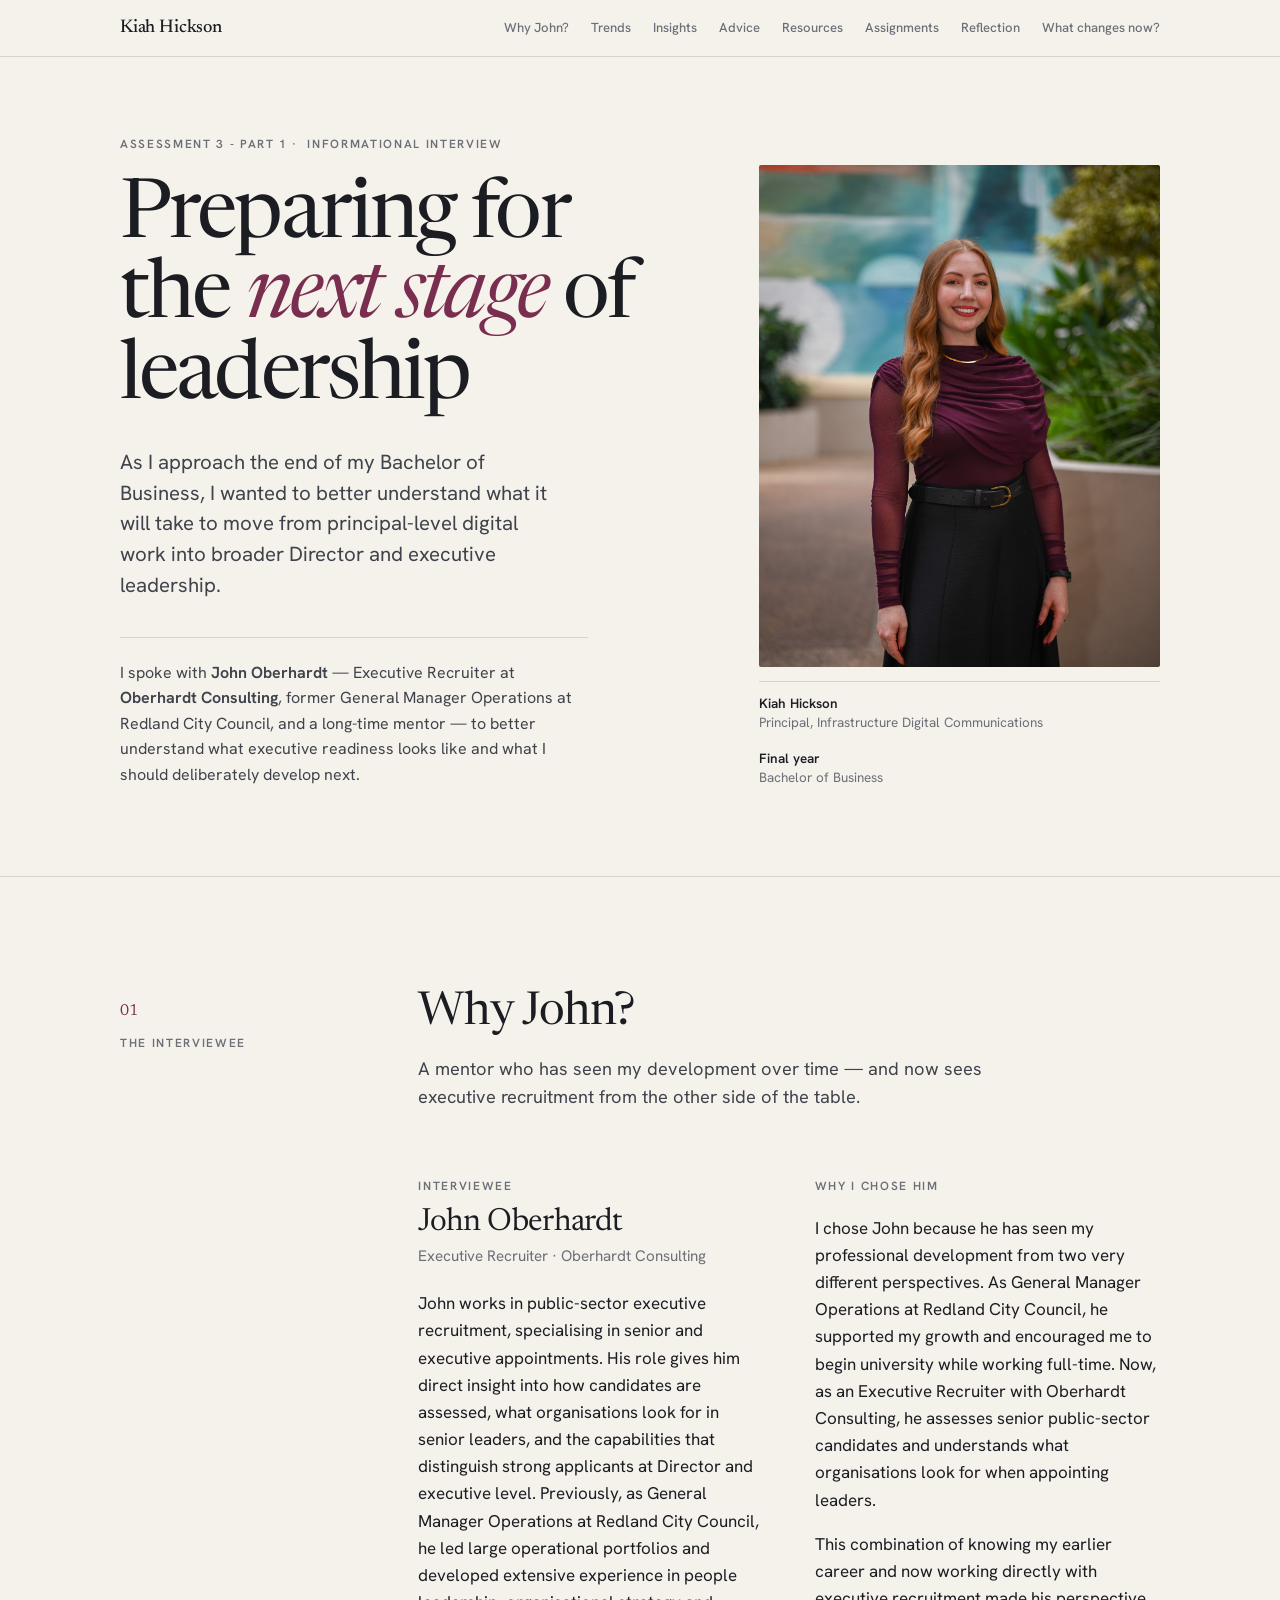
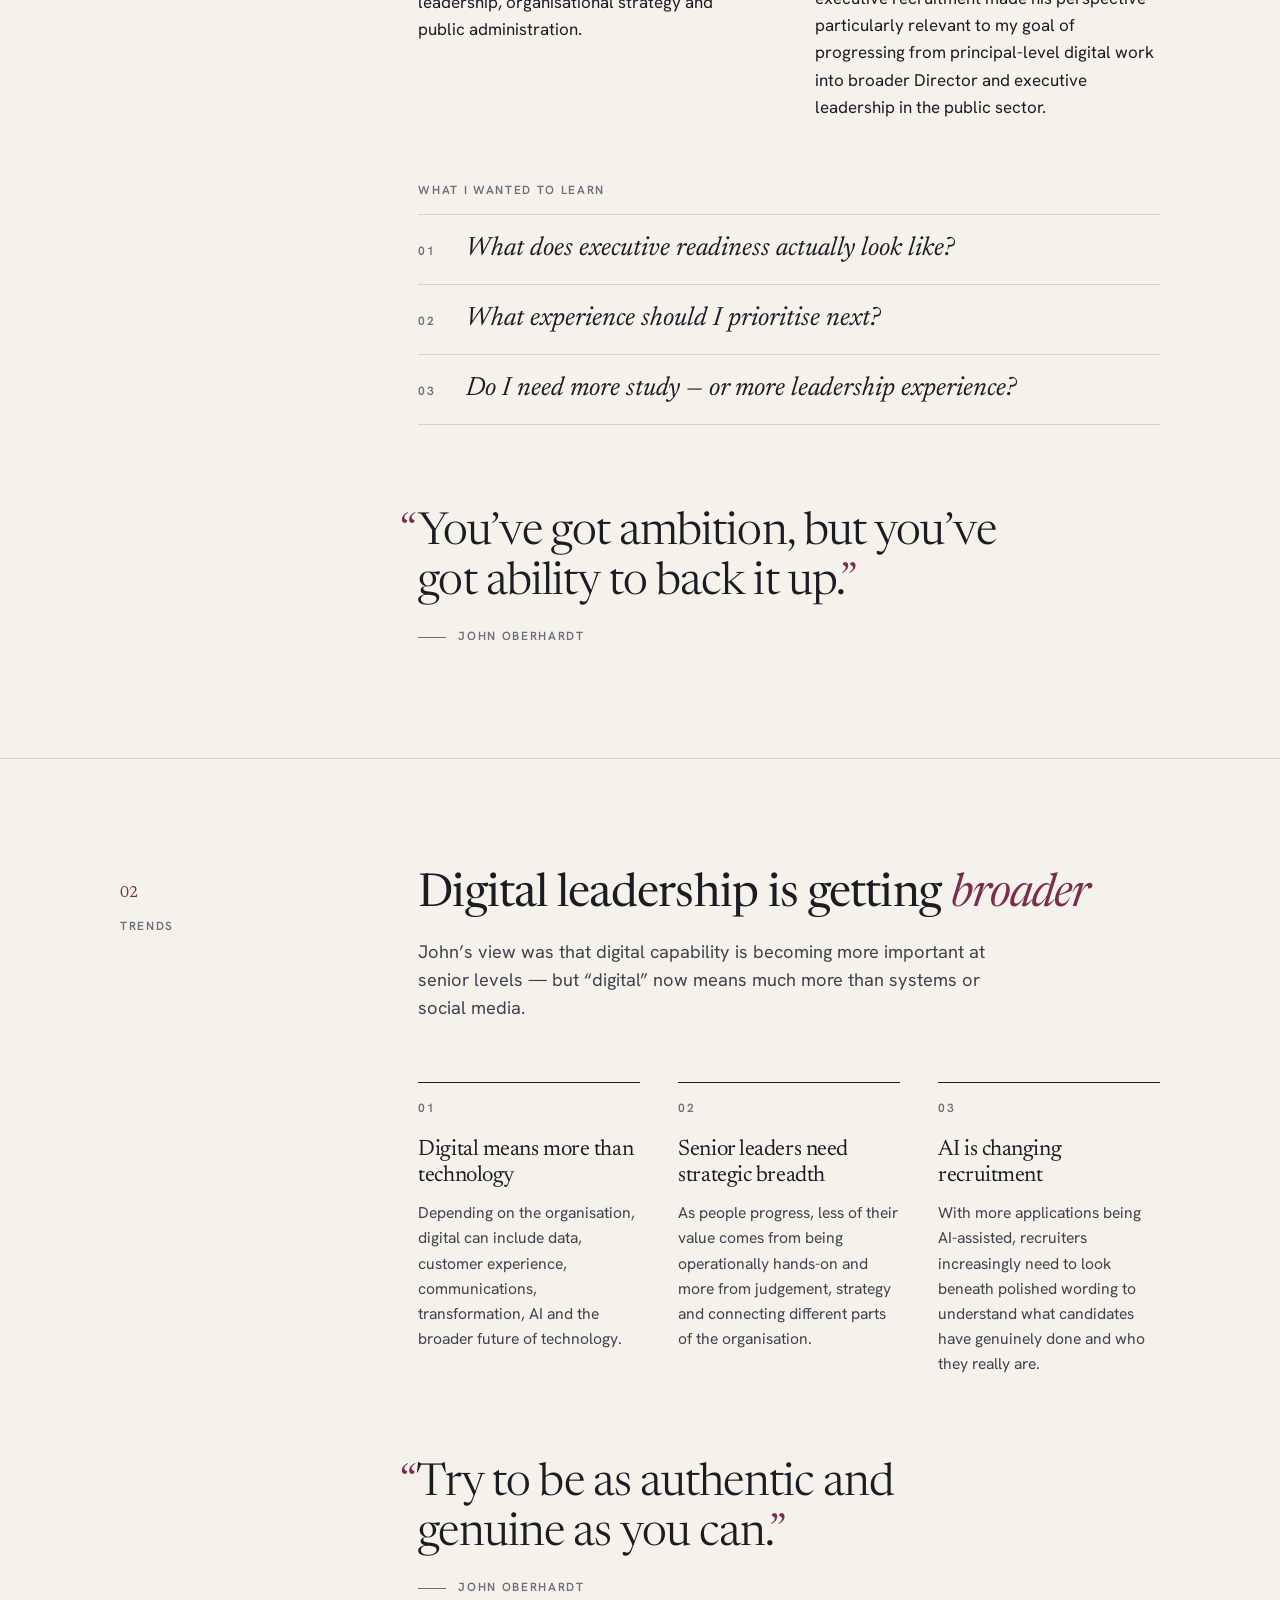
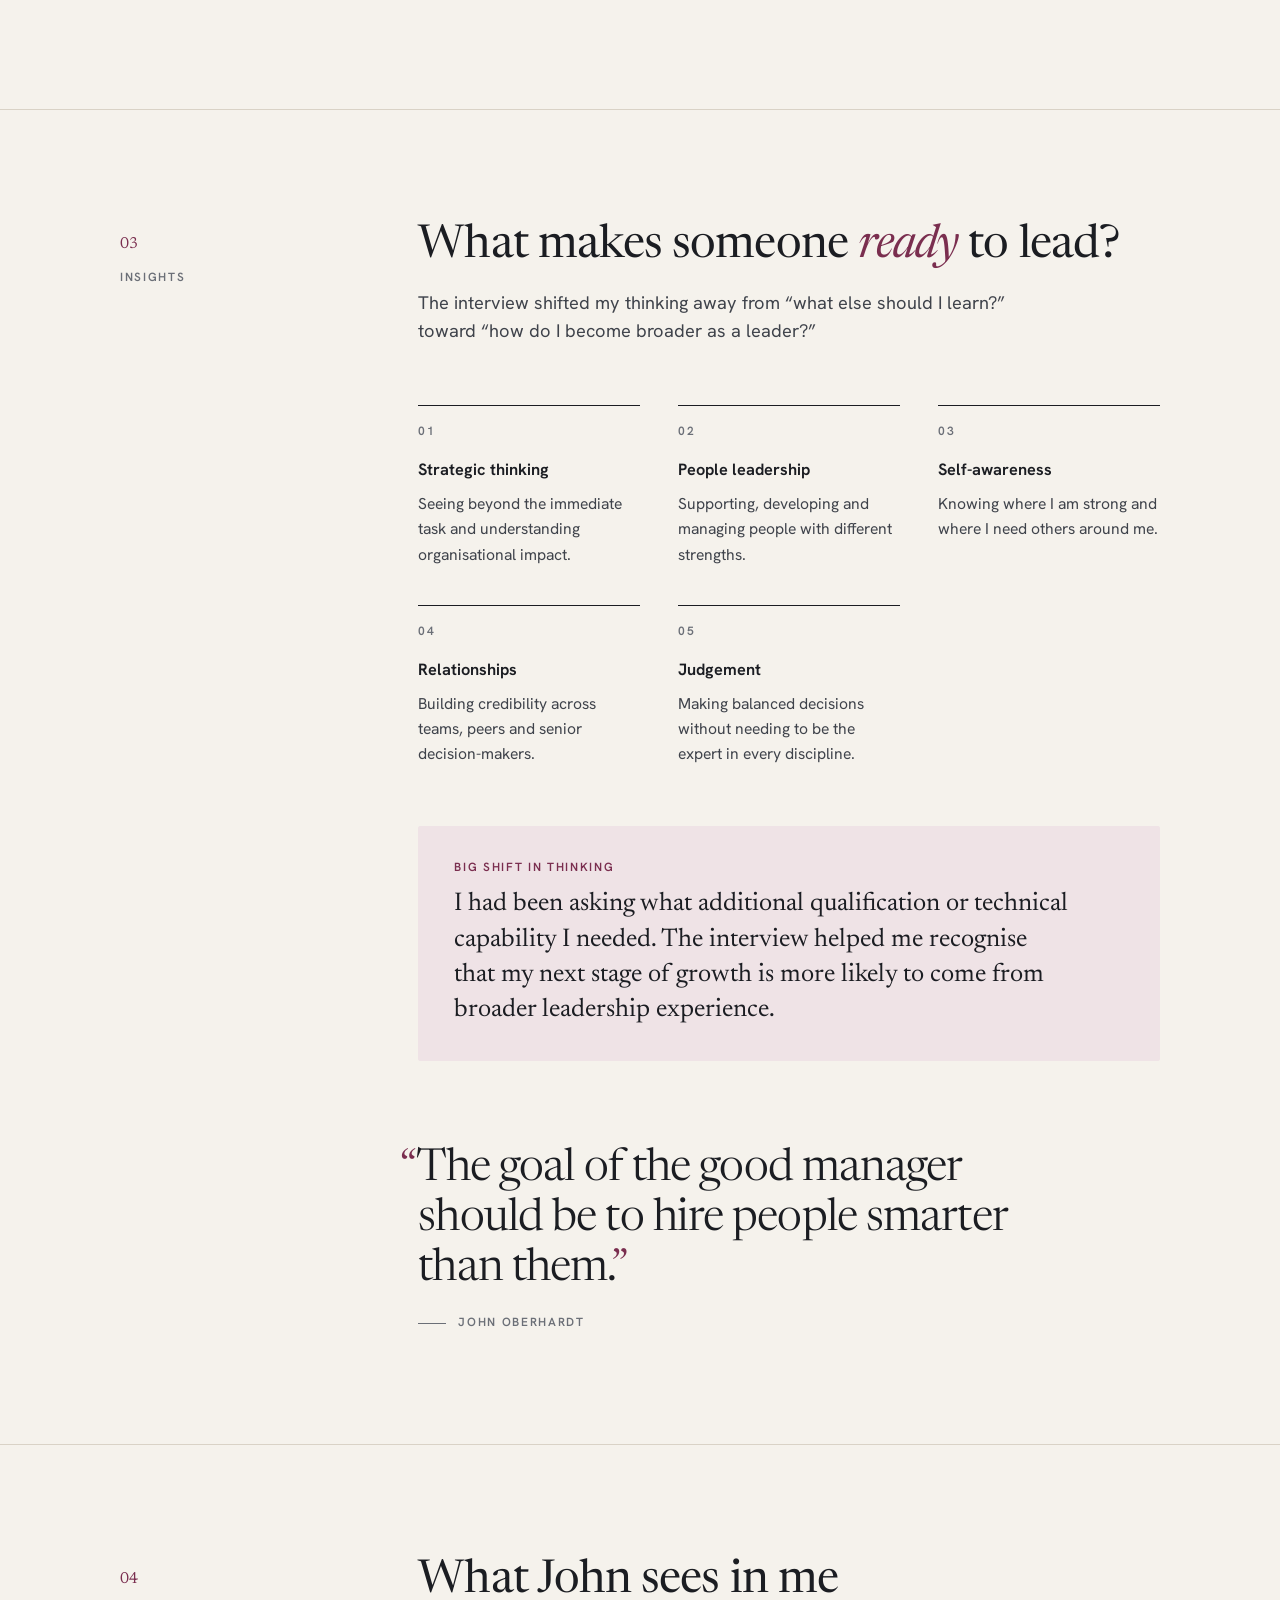
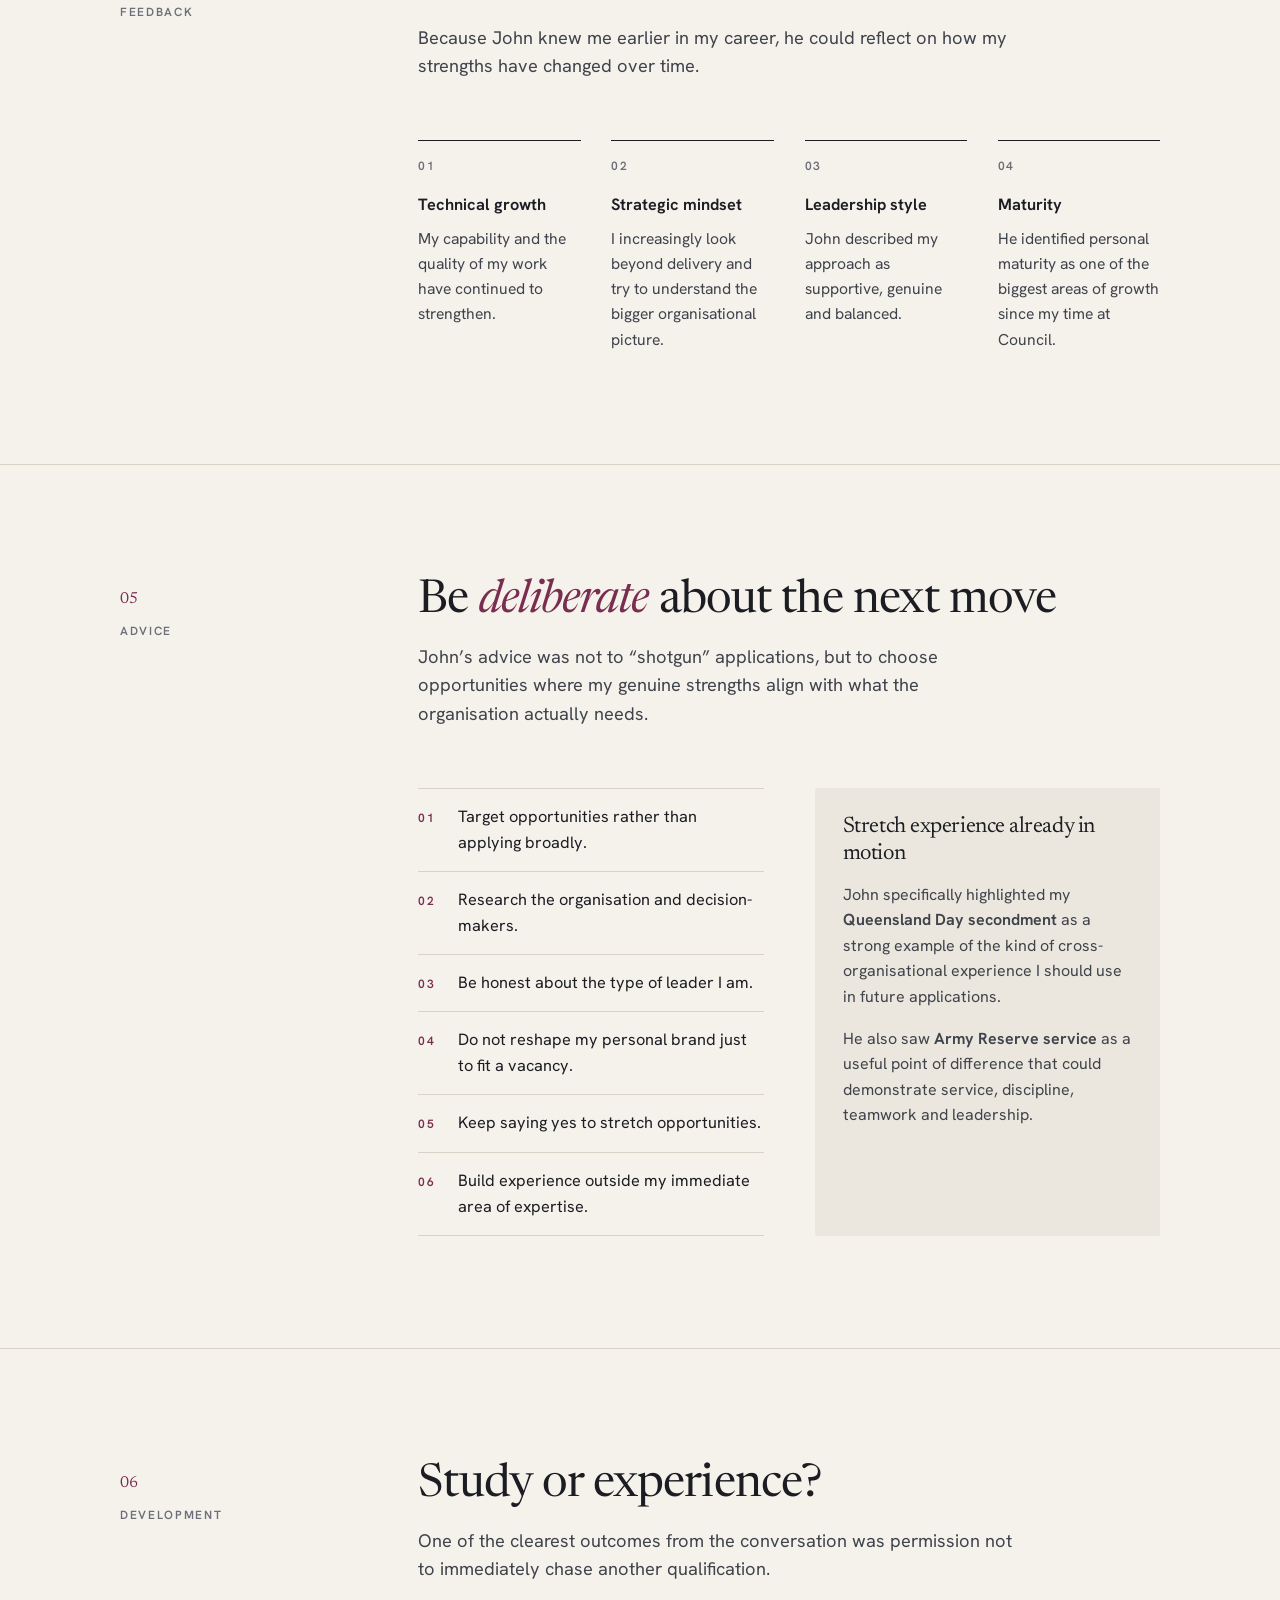
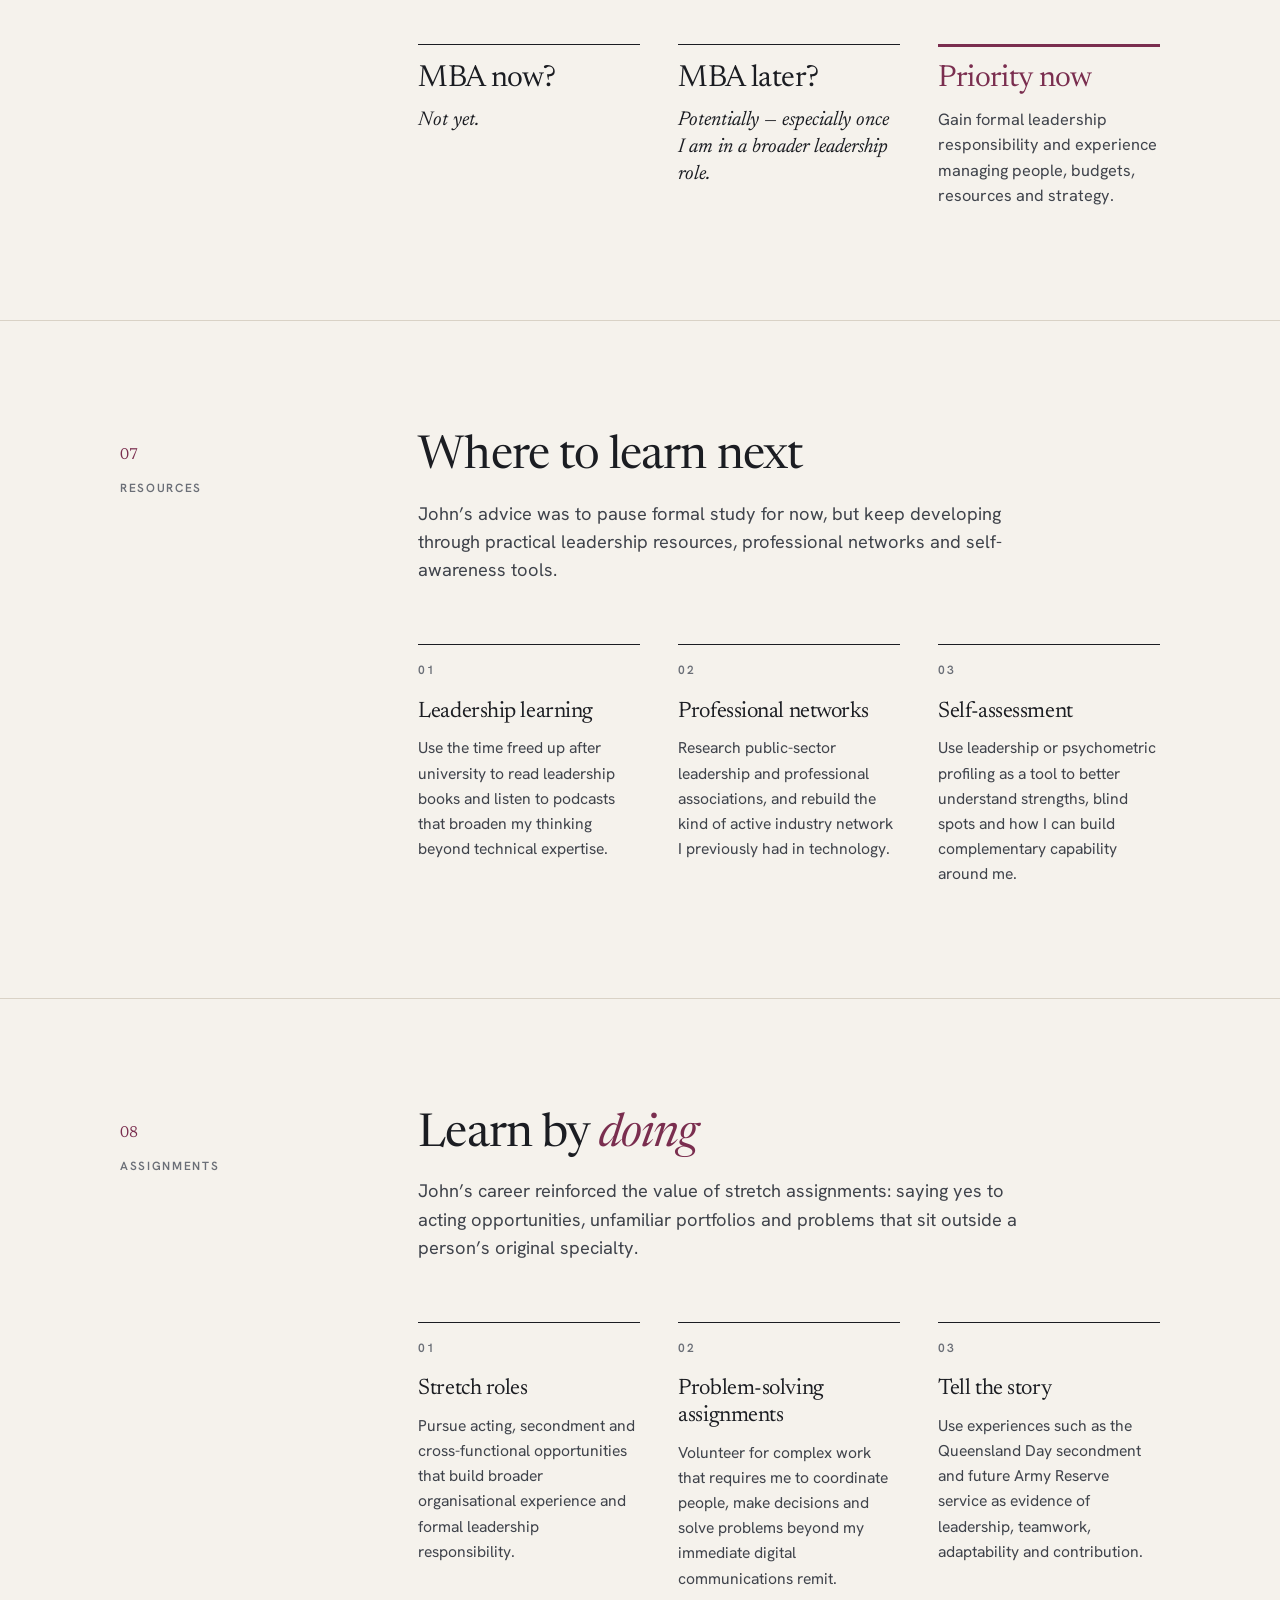
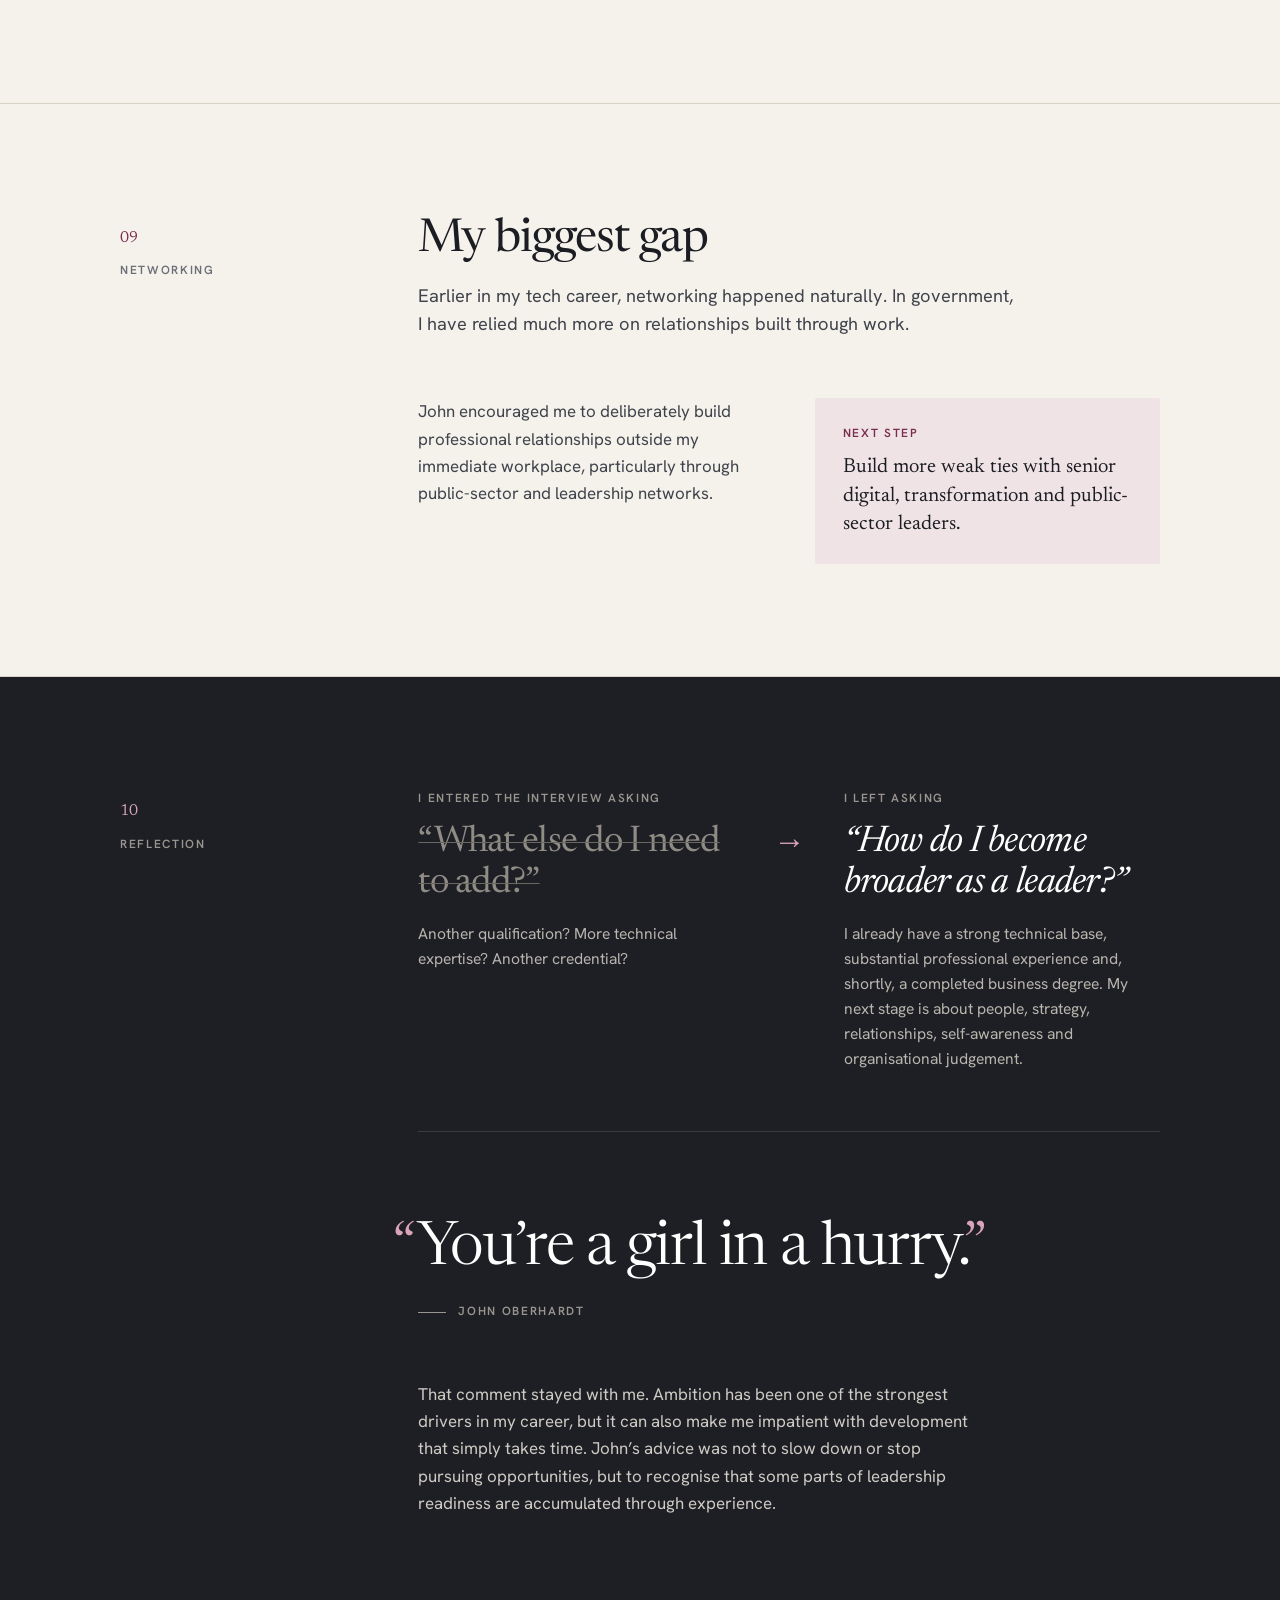
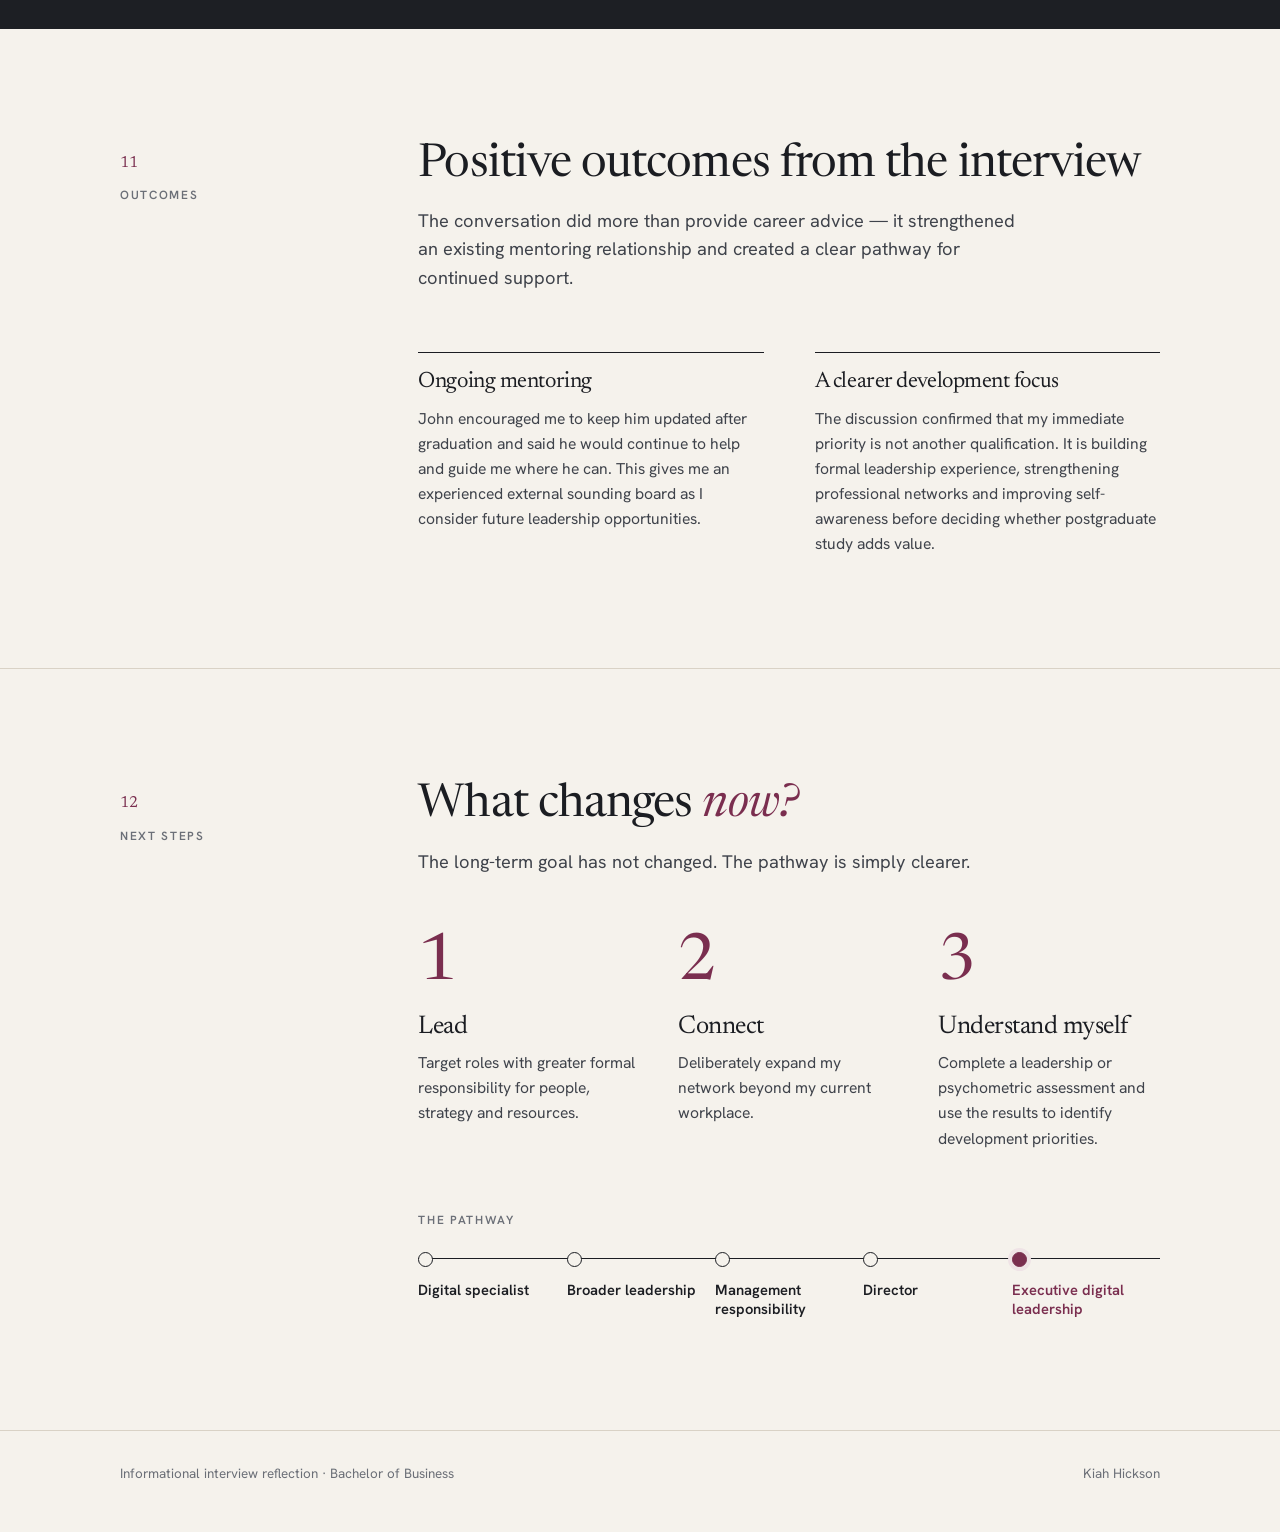
==== commit fe5ee8e3: "Update index.html" ====
--- a/index.html
+++ b/index.html
@@ -27,13 +27,13 @@
 <div class="hero" id="top">
   <div class="wrap hero-grid">
     <div>
-      <span class="kicker">Assessment 3 &nbsp;·&nbsp; Informational Interview</span>
+      <span class="kicker">Assessment 3 - Part 1&nbsp;·&nbsp; Informational Interview</span>
       <h1>Preparing for the <em>next stage</em> of leadership</h1>
       <p class="lead">As I approach the end of my Bachelor of Business, I wanted to better understand what it will take to move from principal-level digital work into broader Director and executive leadership.</p>
       <p class="intro">I spoke with <strong>John Oberhardt</strong> — Executive Recruiter at <strong>Oberhardt Consulting</strong>, former General Manager Operations at Redland City Council, and a long-time mentor — to better understand what executive readiness looks like and what I should deliberately develop next.</p>
     </div>
     <figure>
-      <img class="hero-photo" src="images/kiah-hickson.jpg" alt="Portrait of Kiah Hickson" />
+      <img class="hero-photo" src="images/kiah-hickson.jpg" alt="Kiah Hickson" />
       <figcaption>
         <span><b>Kiah Hickson</b>Principal, Infrastructure Digital Communications</span>
         <span><b>Final year</b>Bachelor of Business</span>
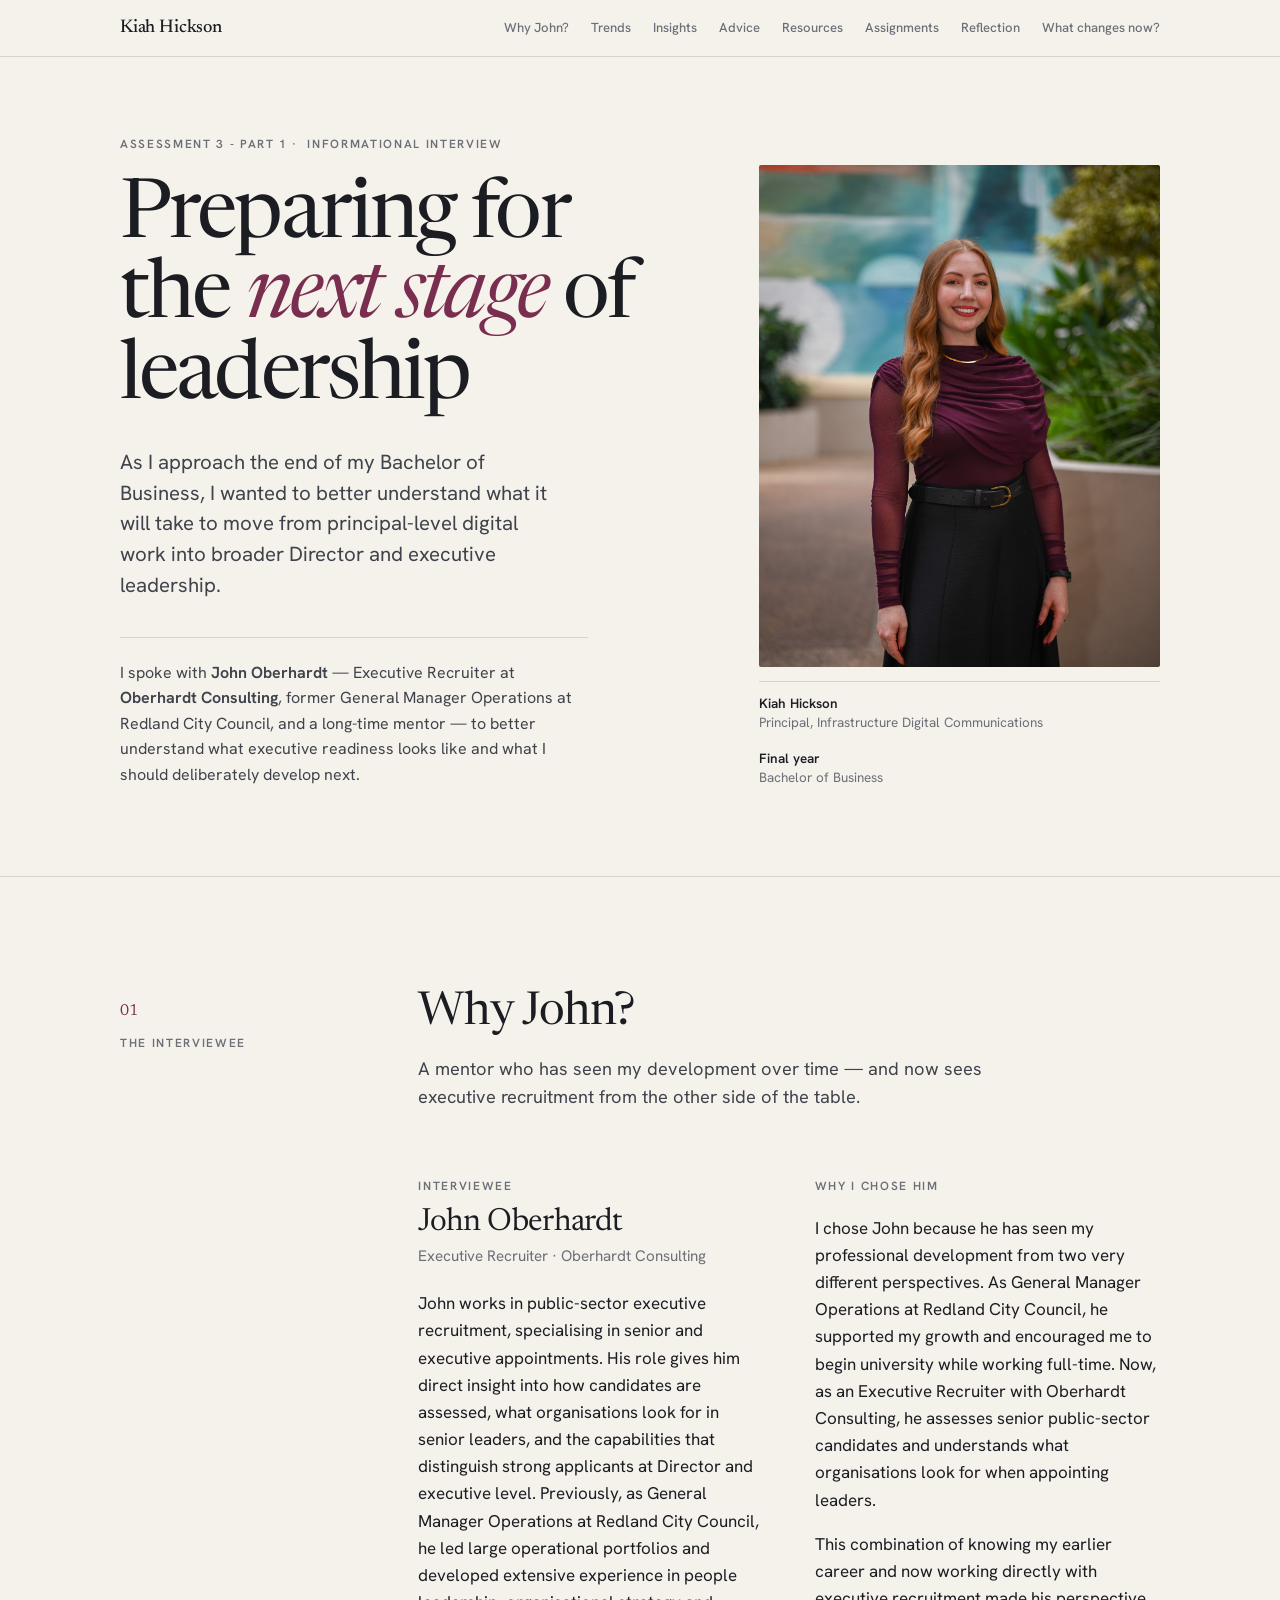
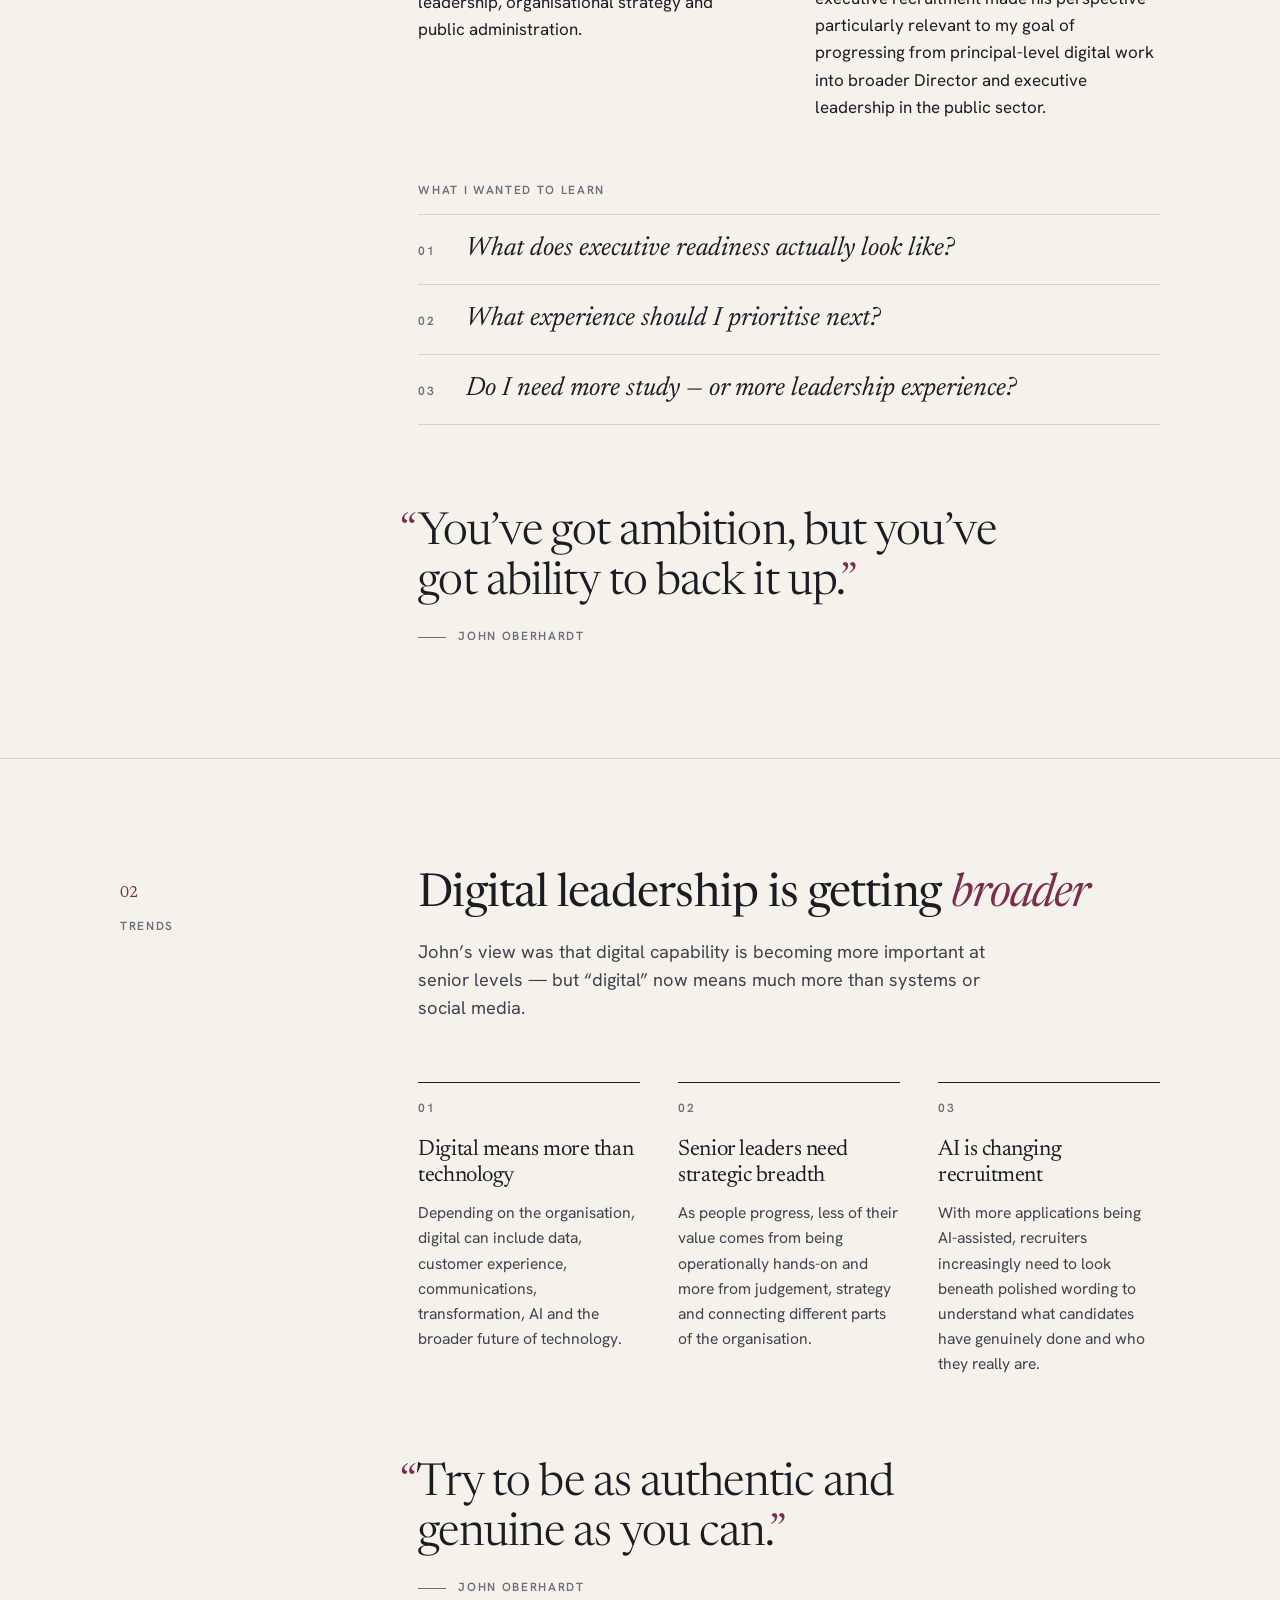
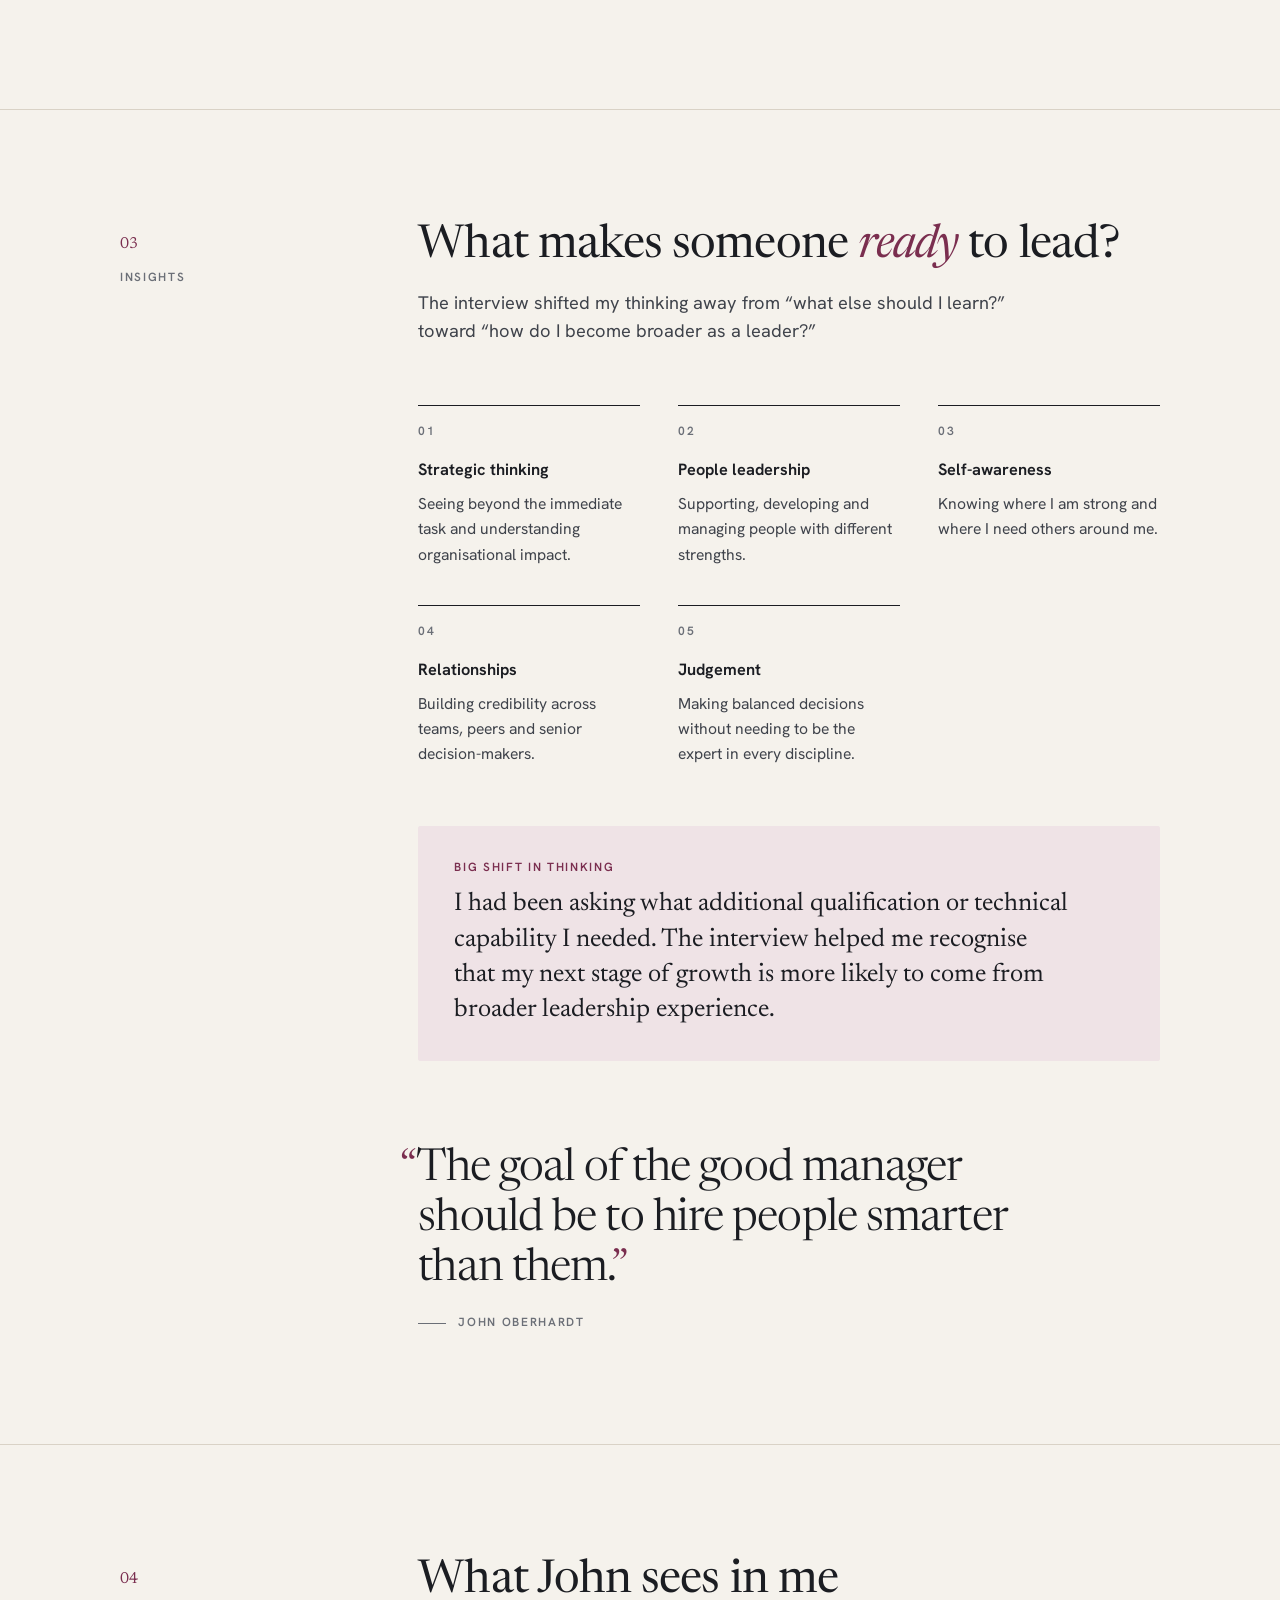
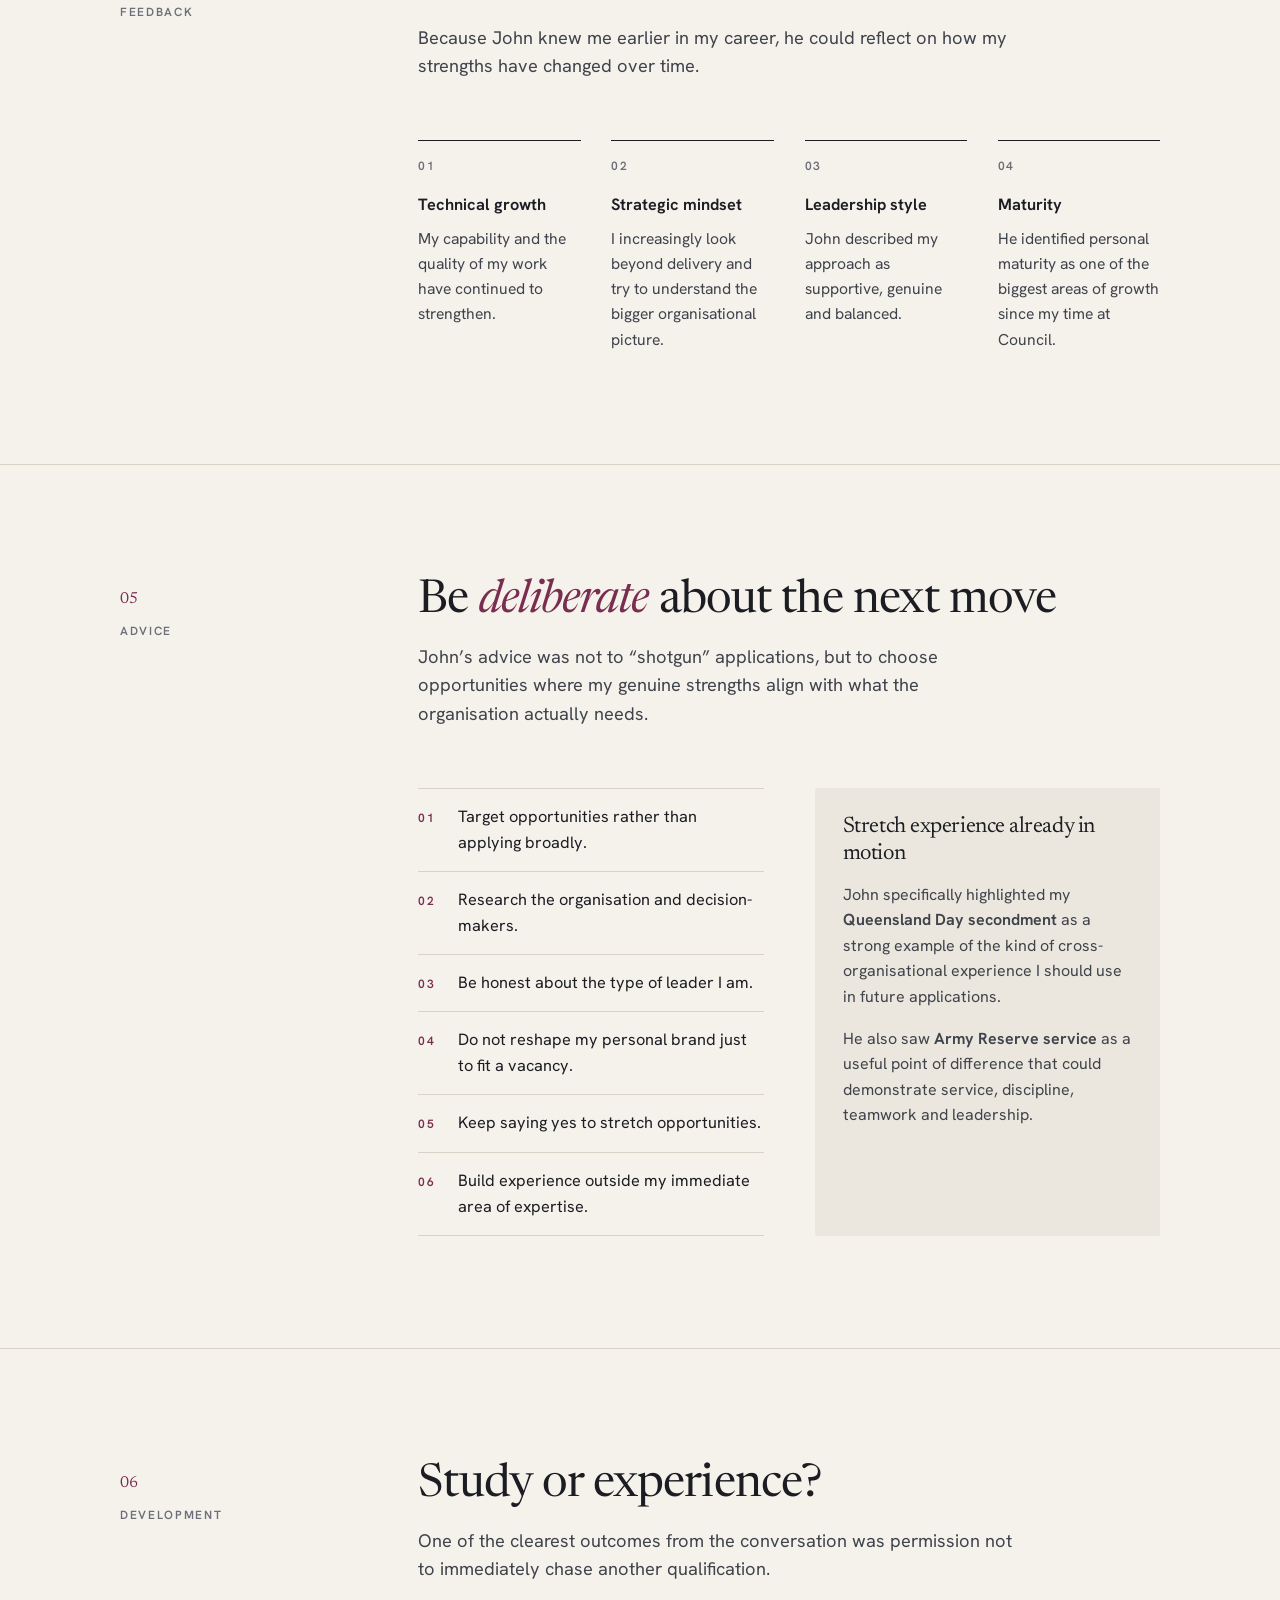
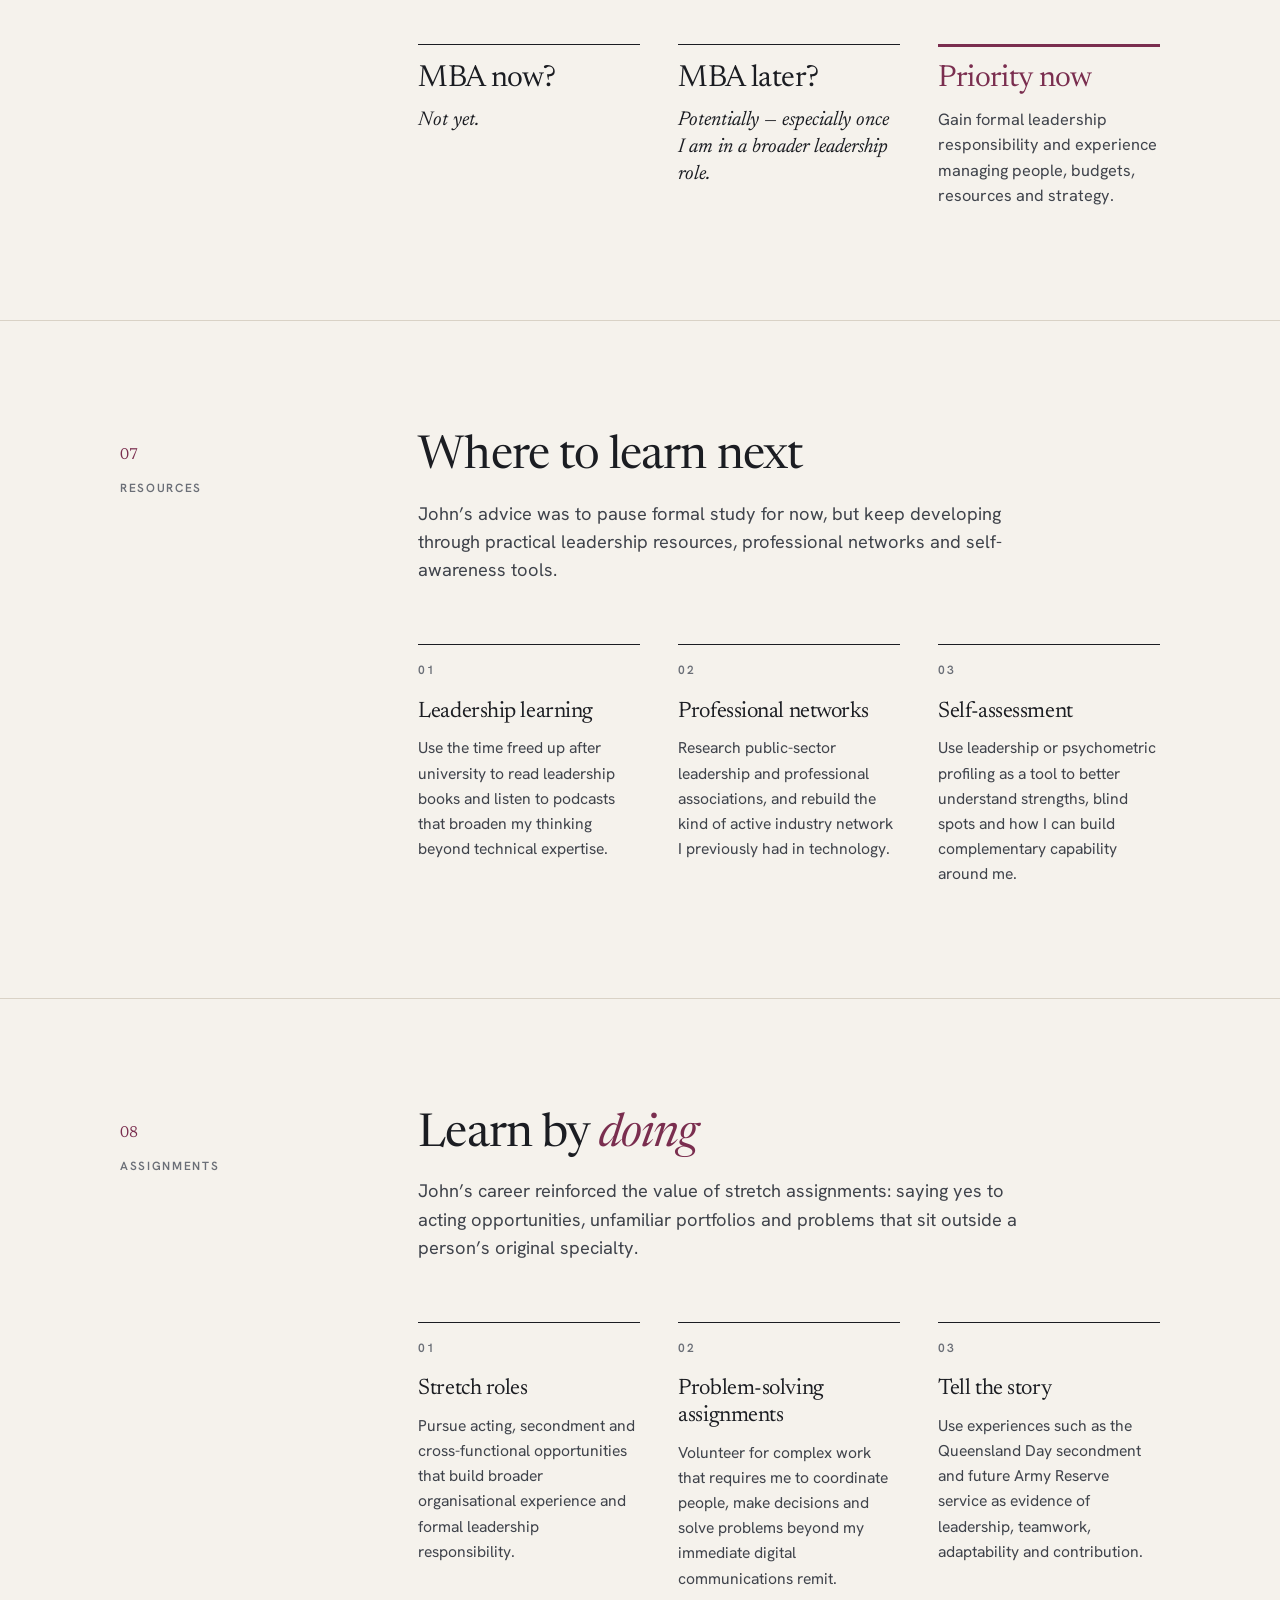
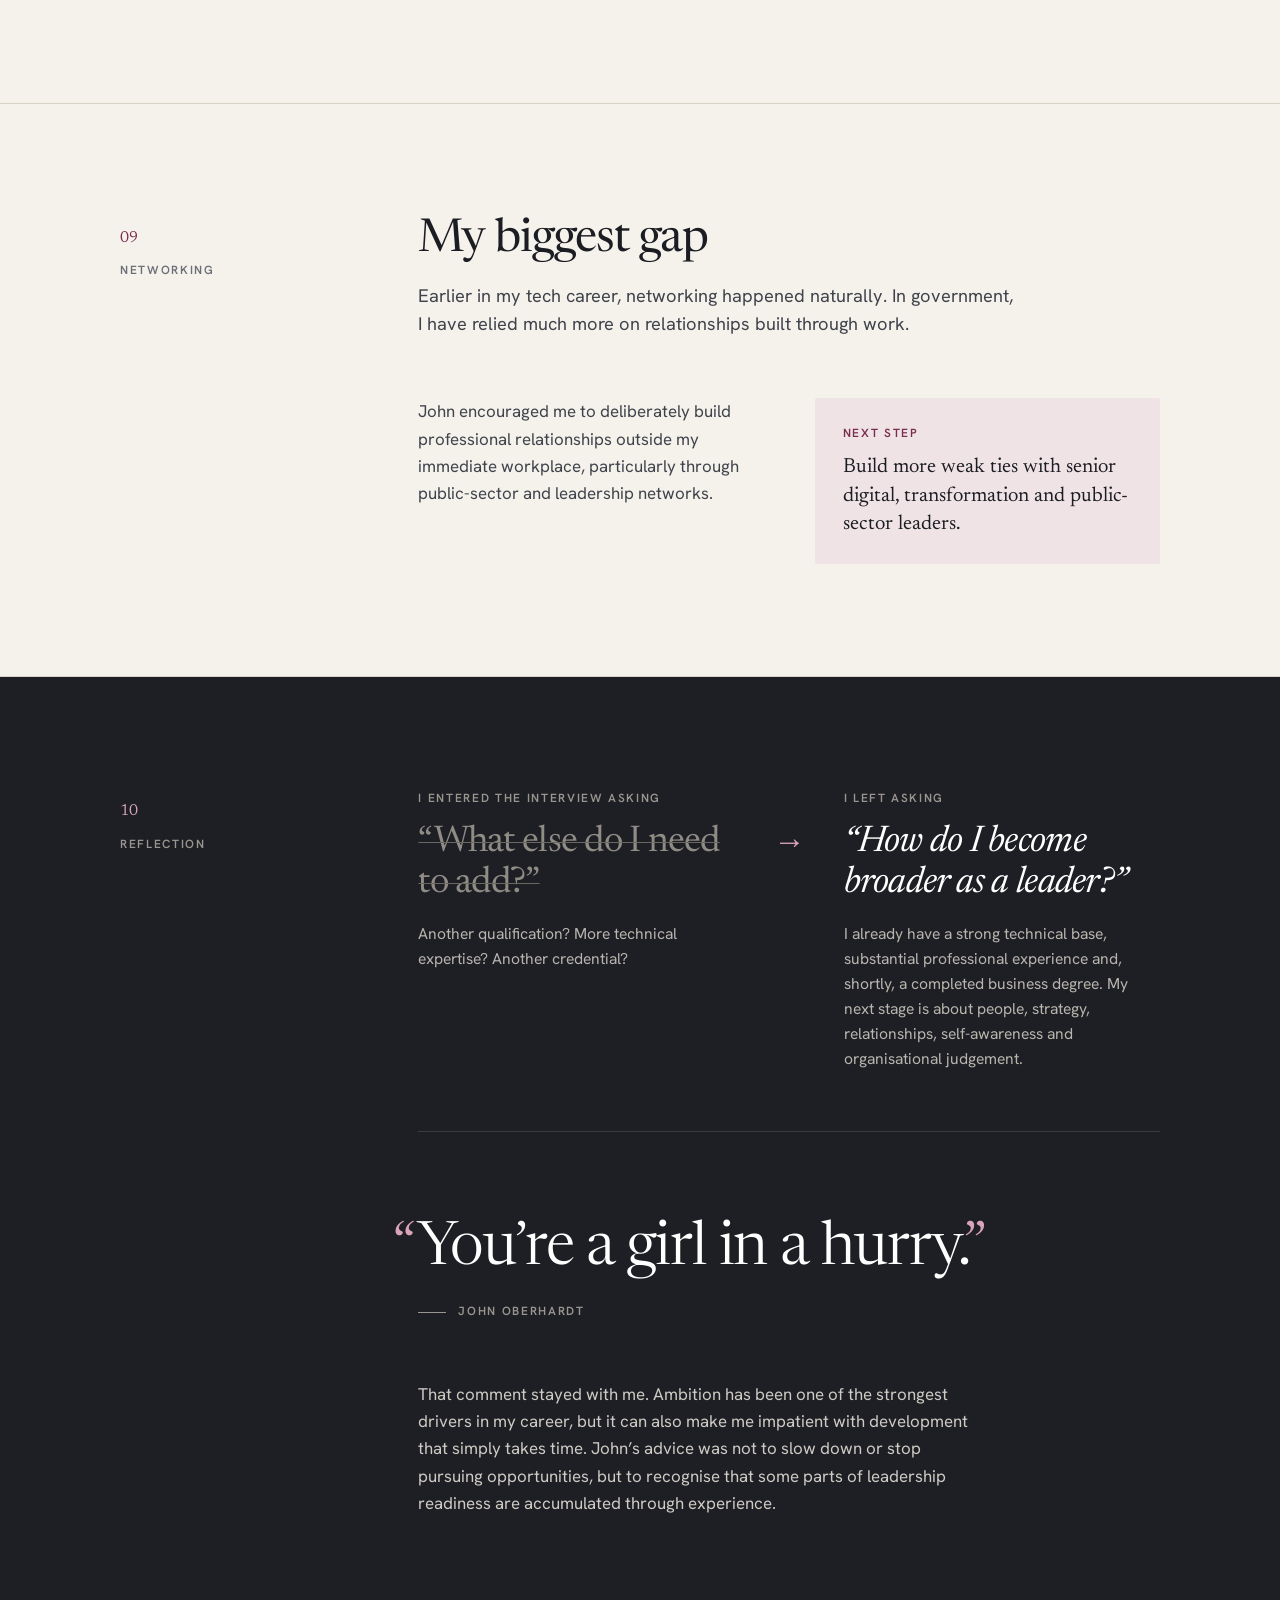
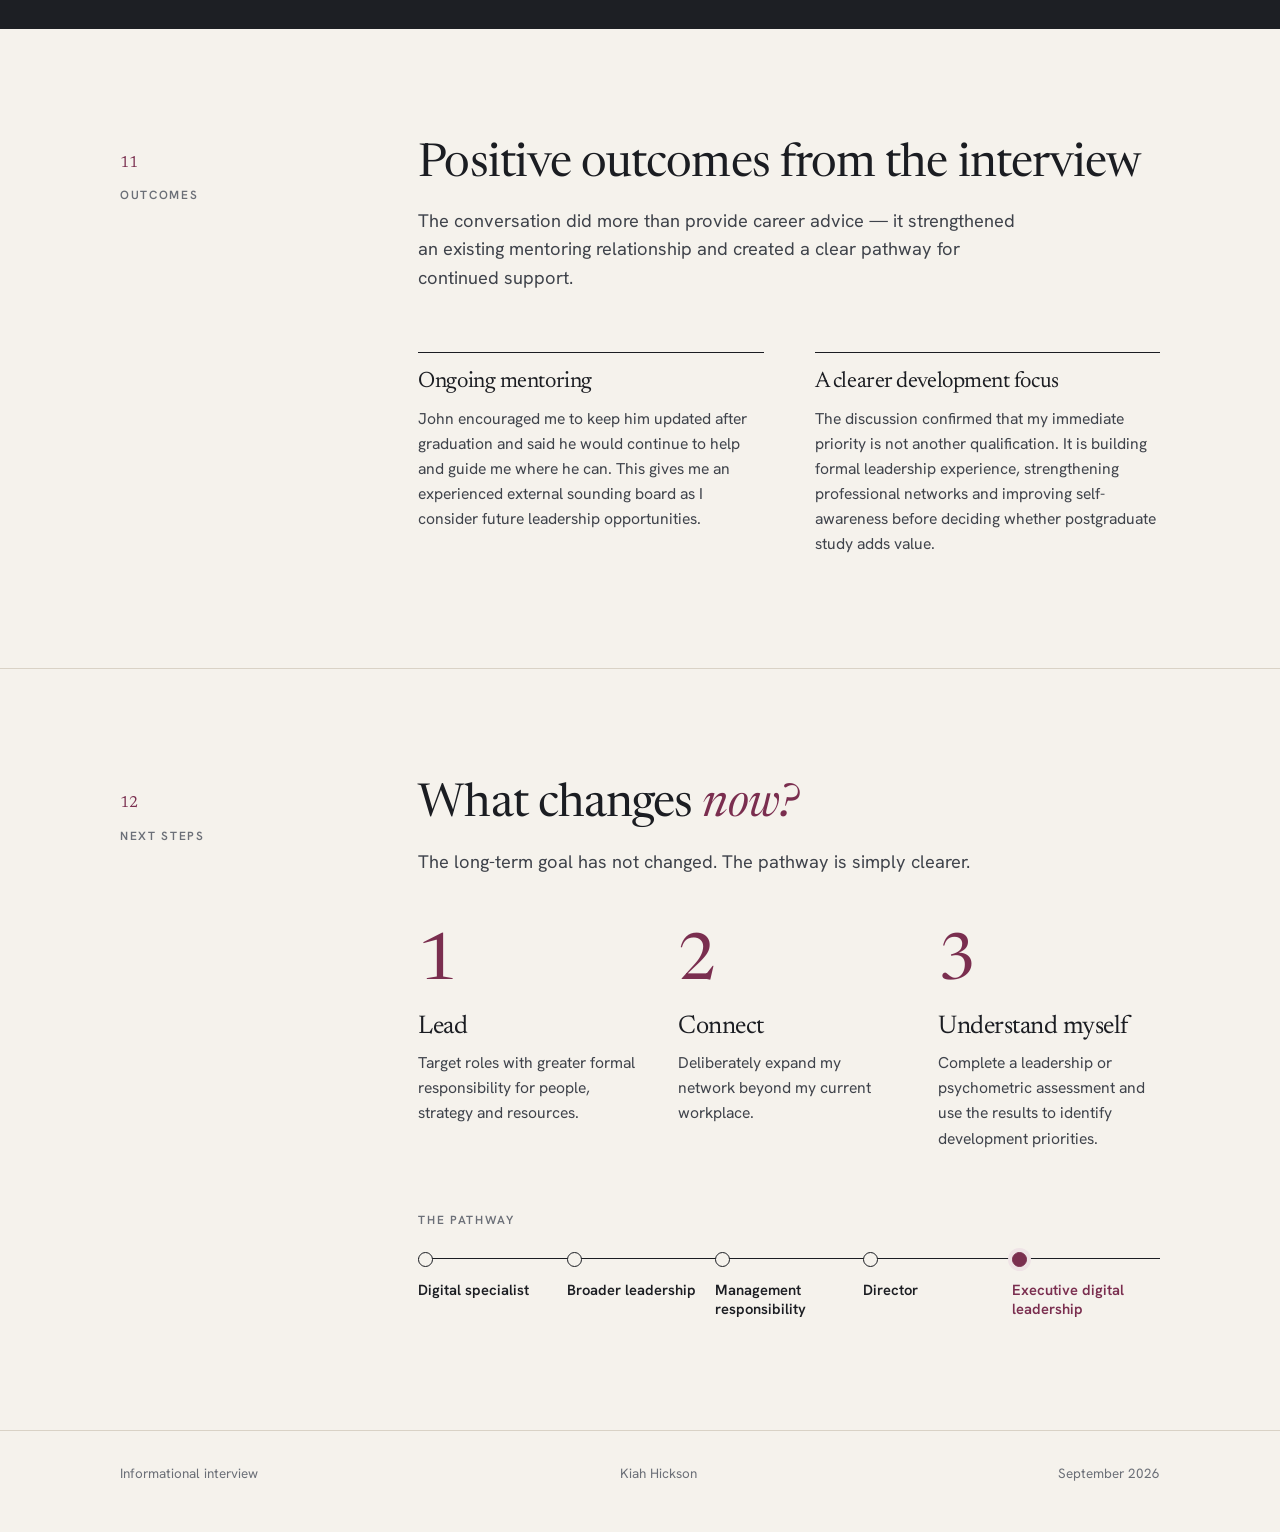
==== commit c62bb100: "Update index.html" ====
--- a/index.html
+++ b/index.html
@@ -346,8 +346,9 @@
 
 <footer class="footer">
   <div class="wrap">
-    <span>Informational interview reflection · Bachelor of Business</span>
+    <span>Informational interview</span>
     <span>Kiah Hickson</span>
+    <span>September 2026</span>
   </div>
 </footer>
 
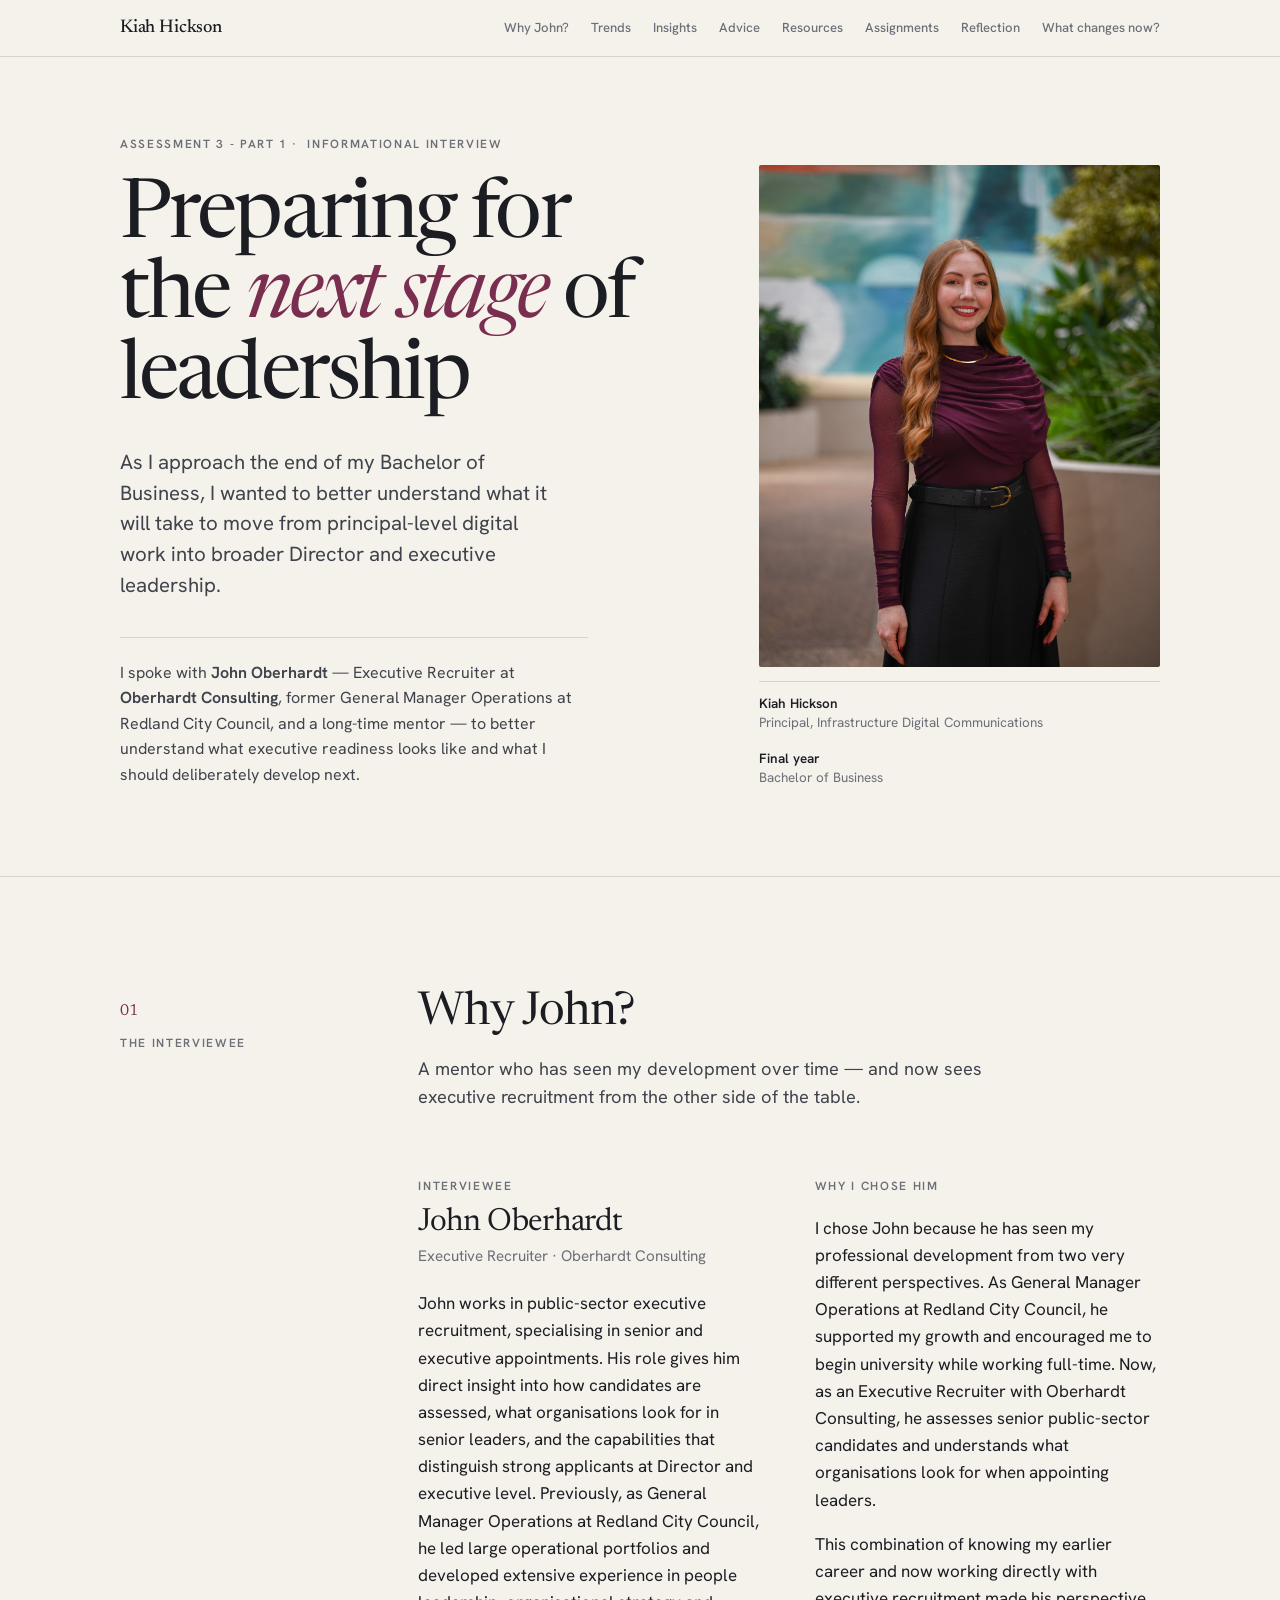
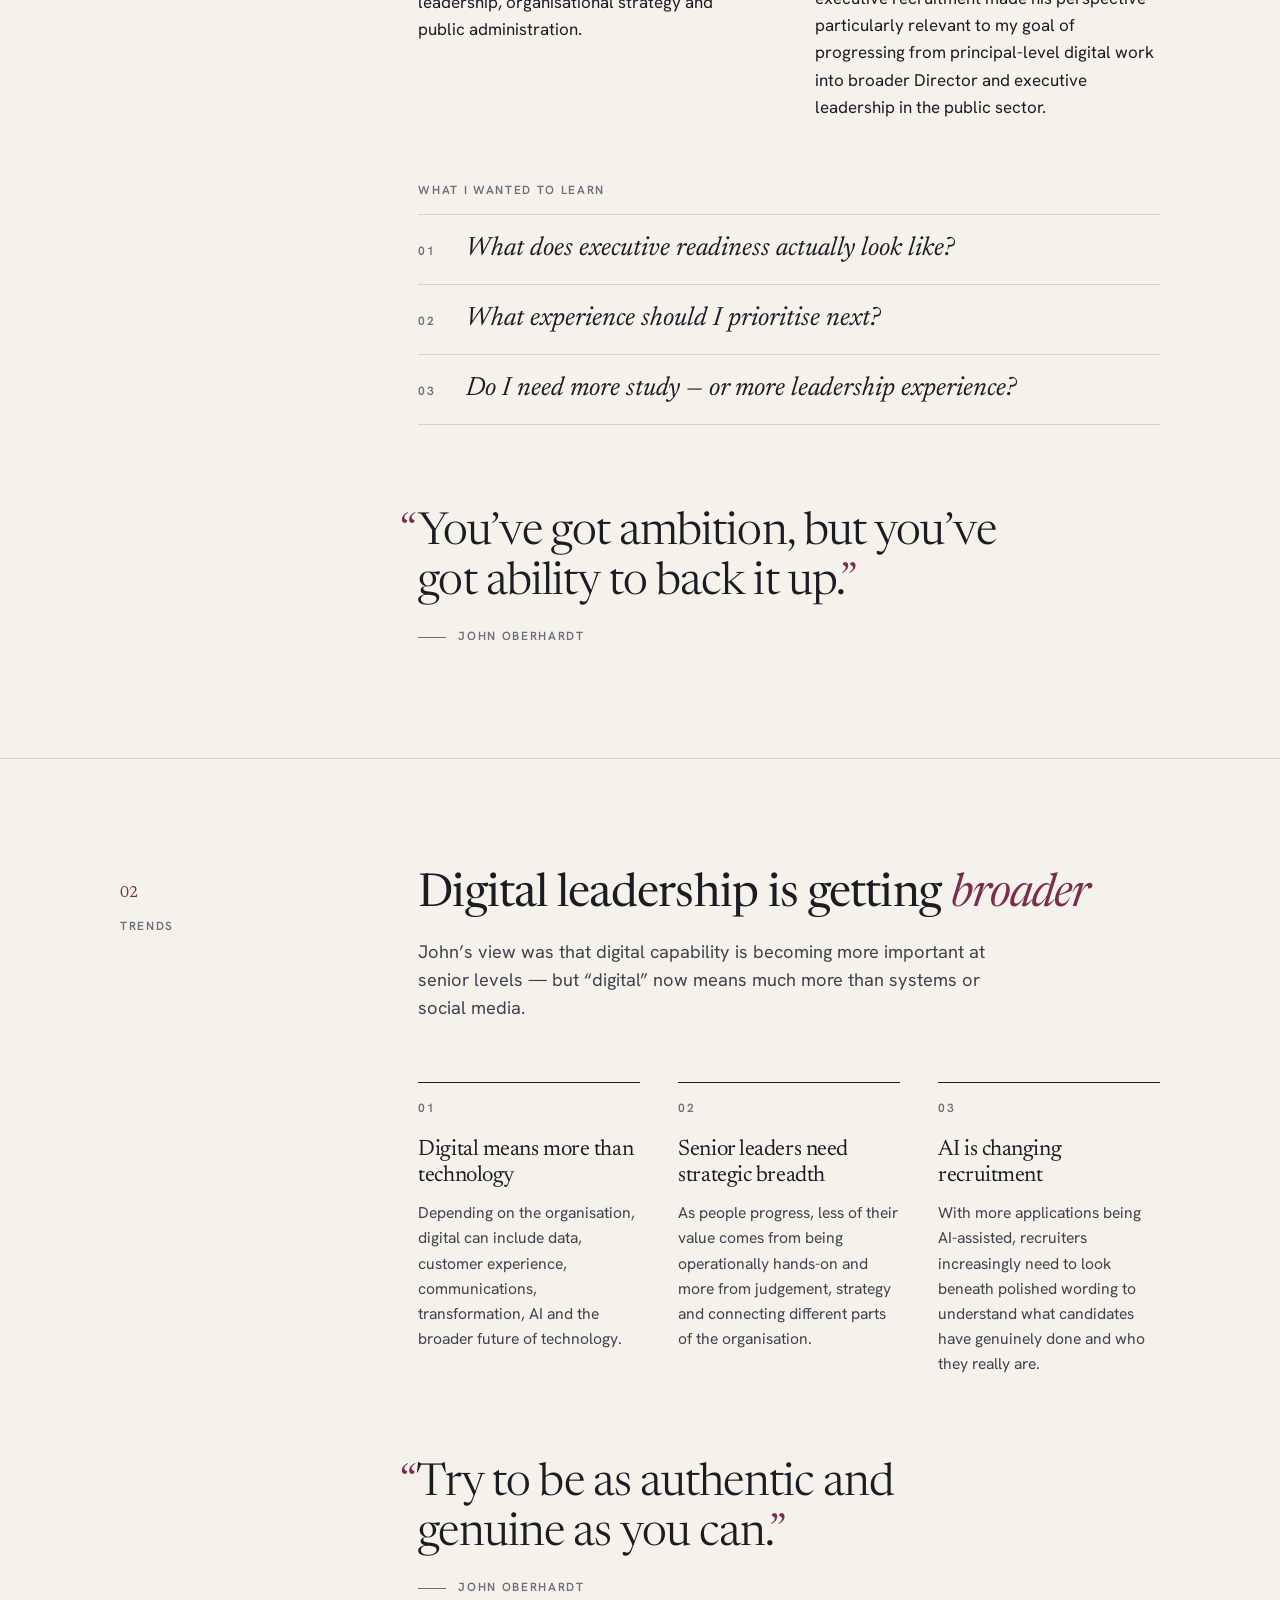
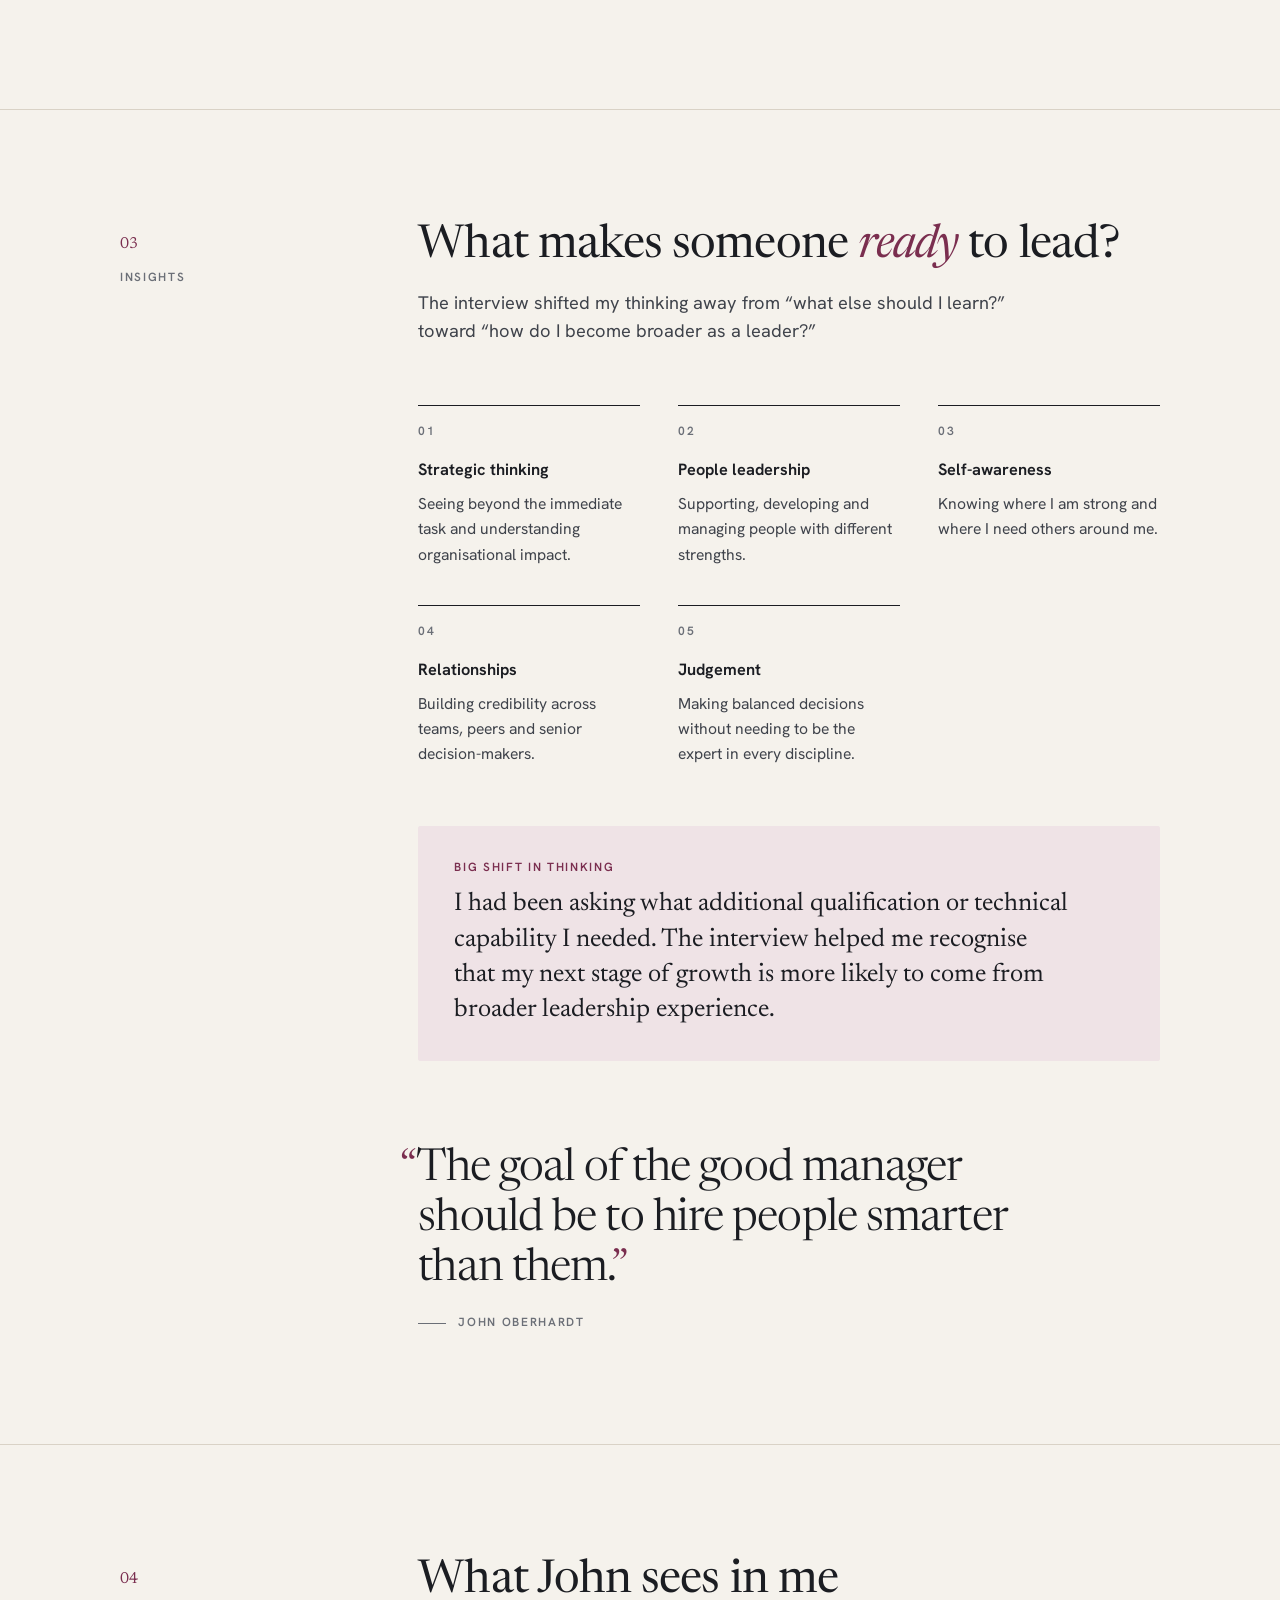
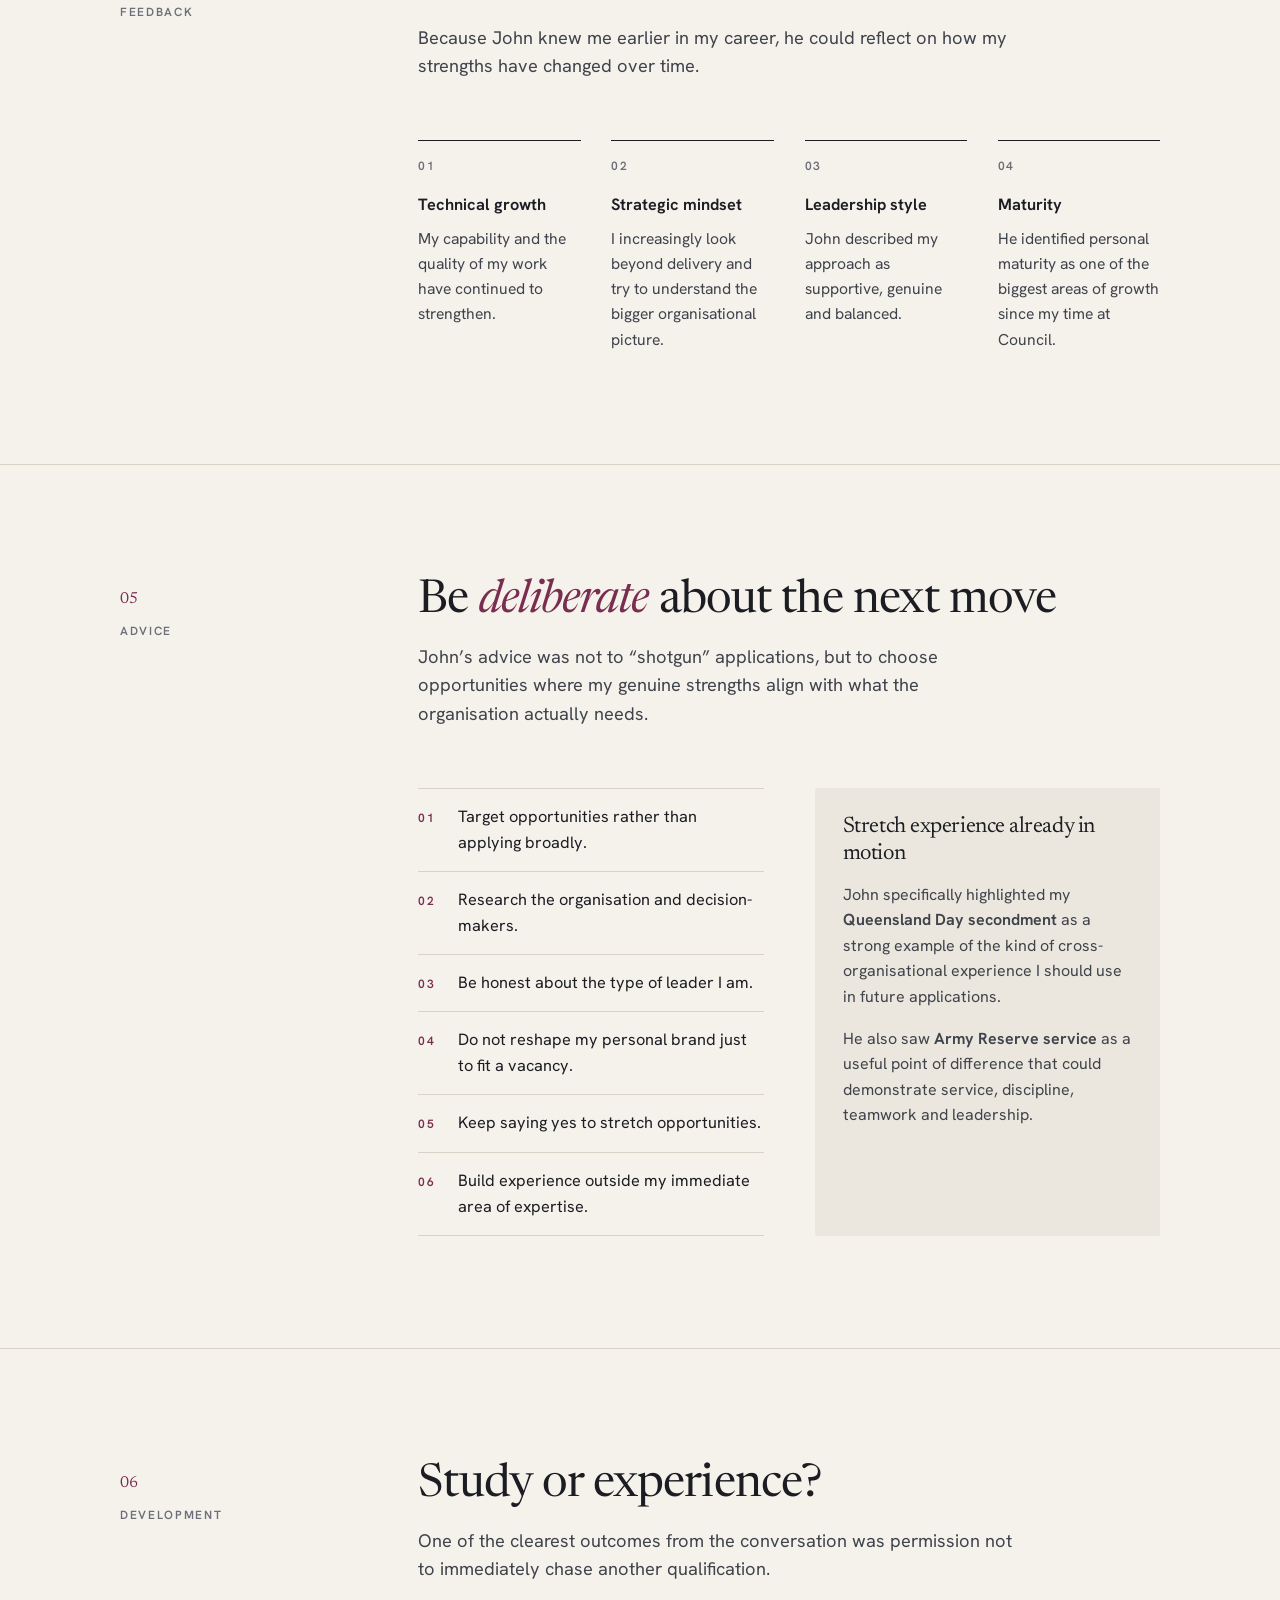
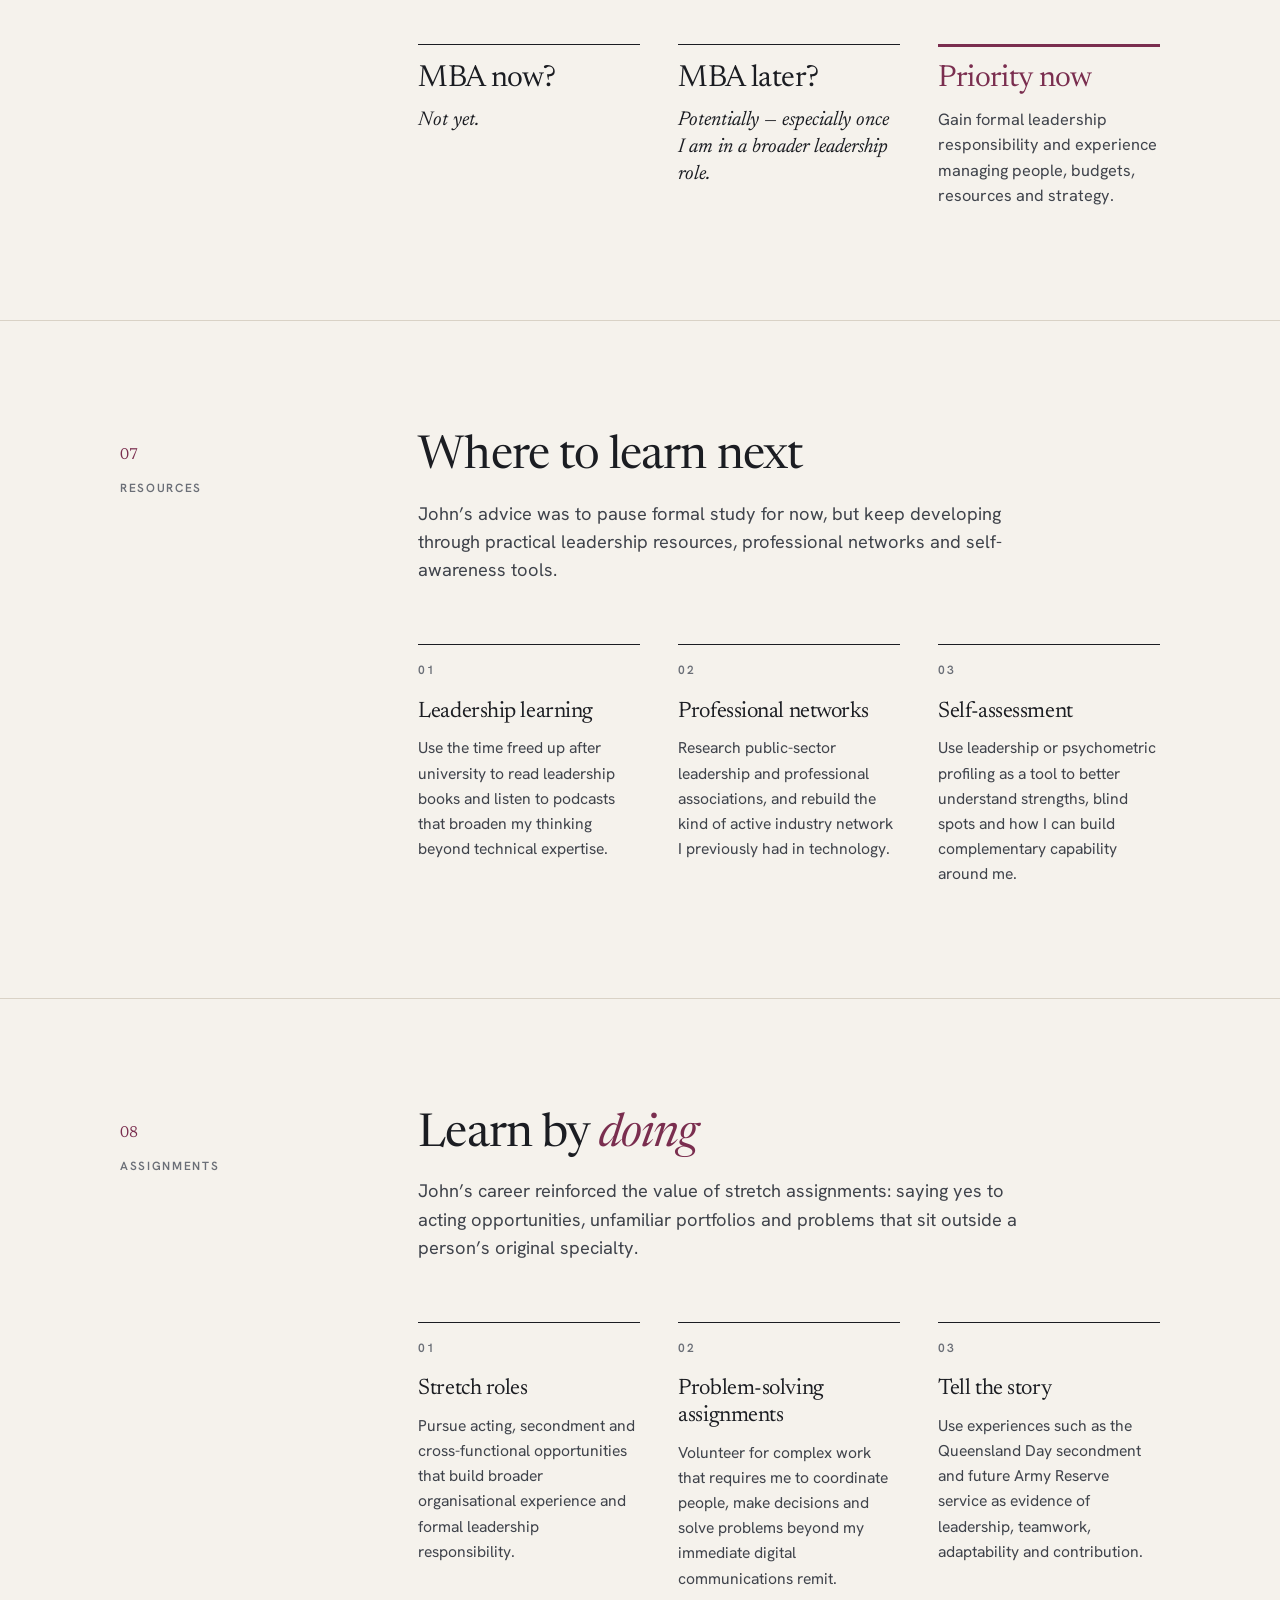
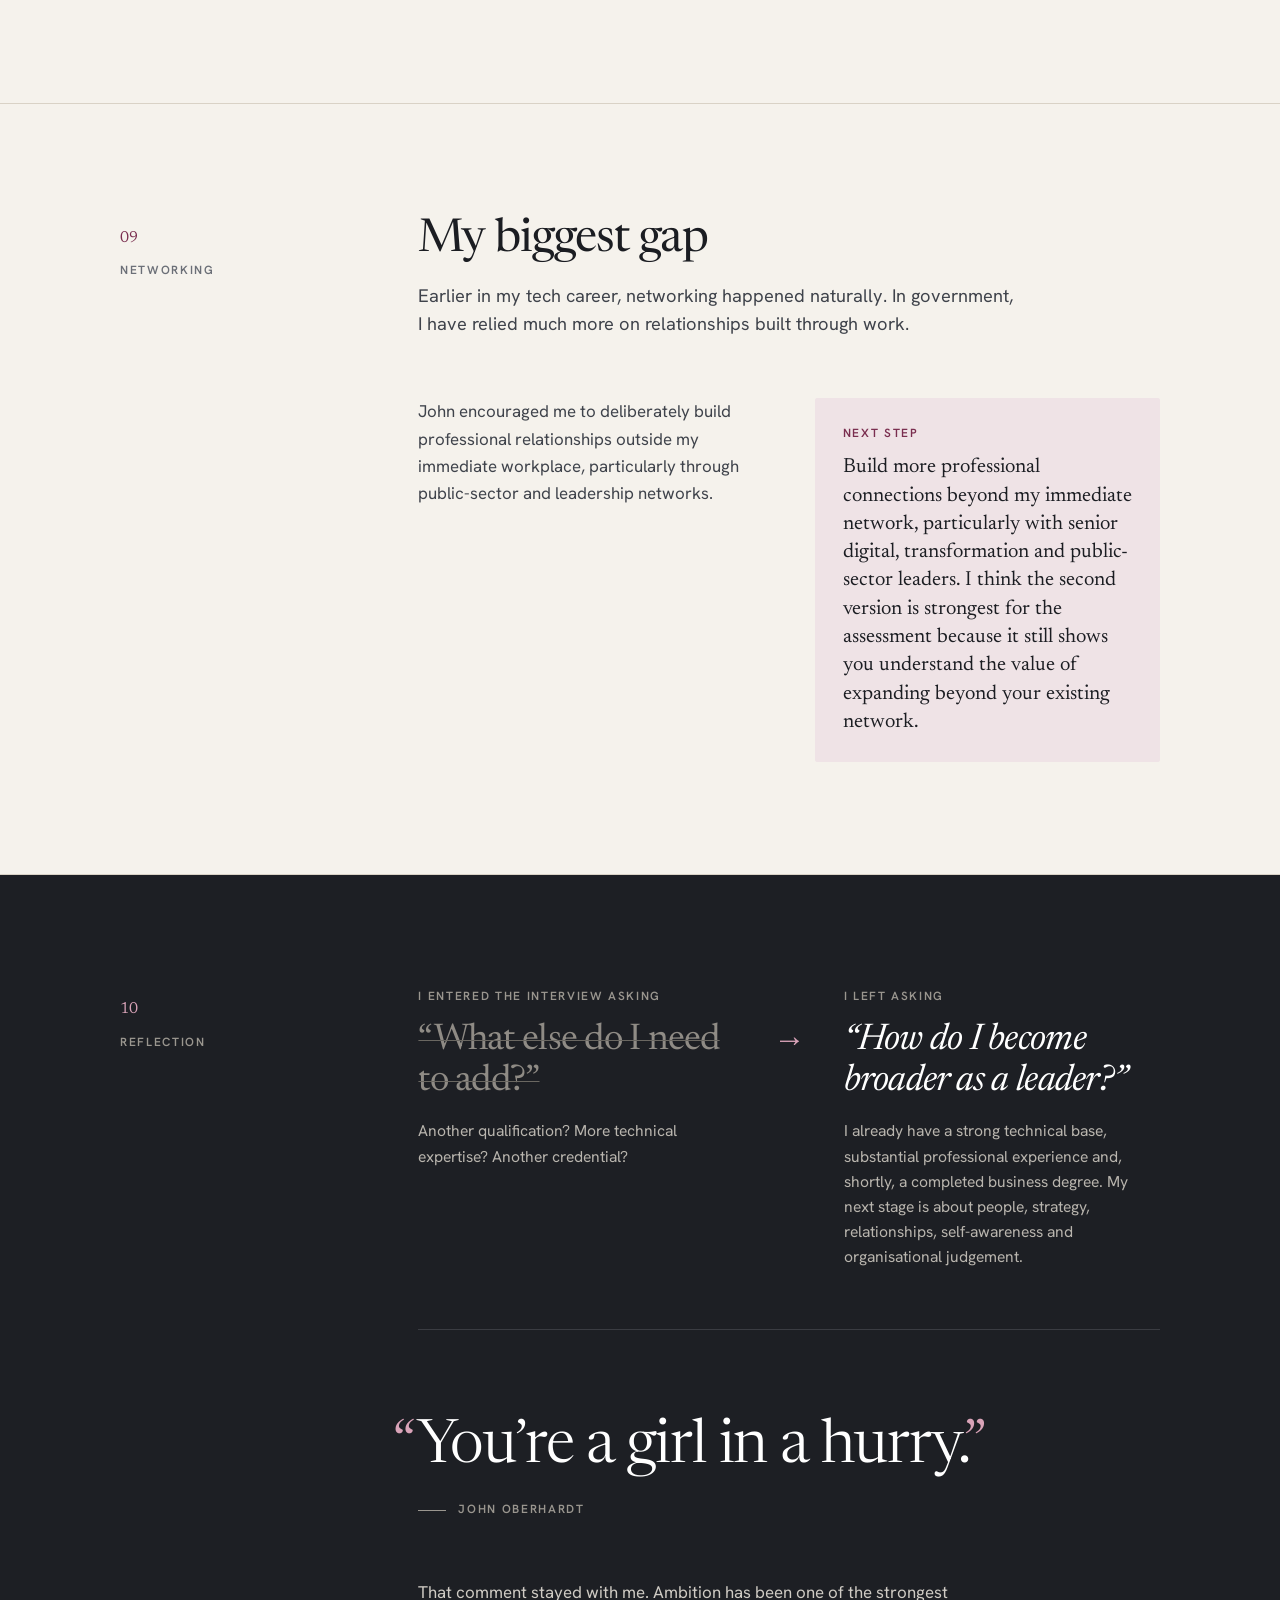
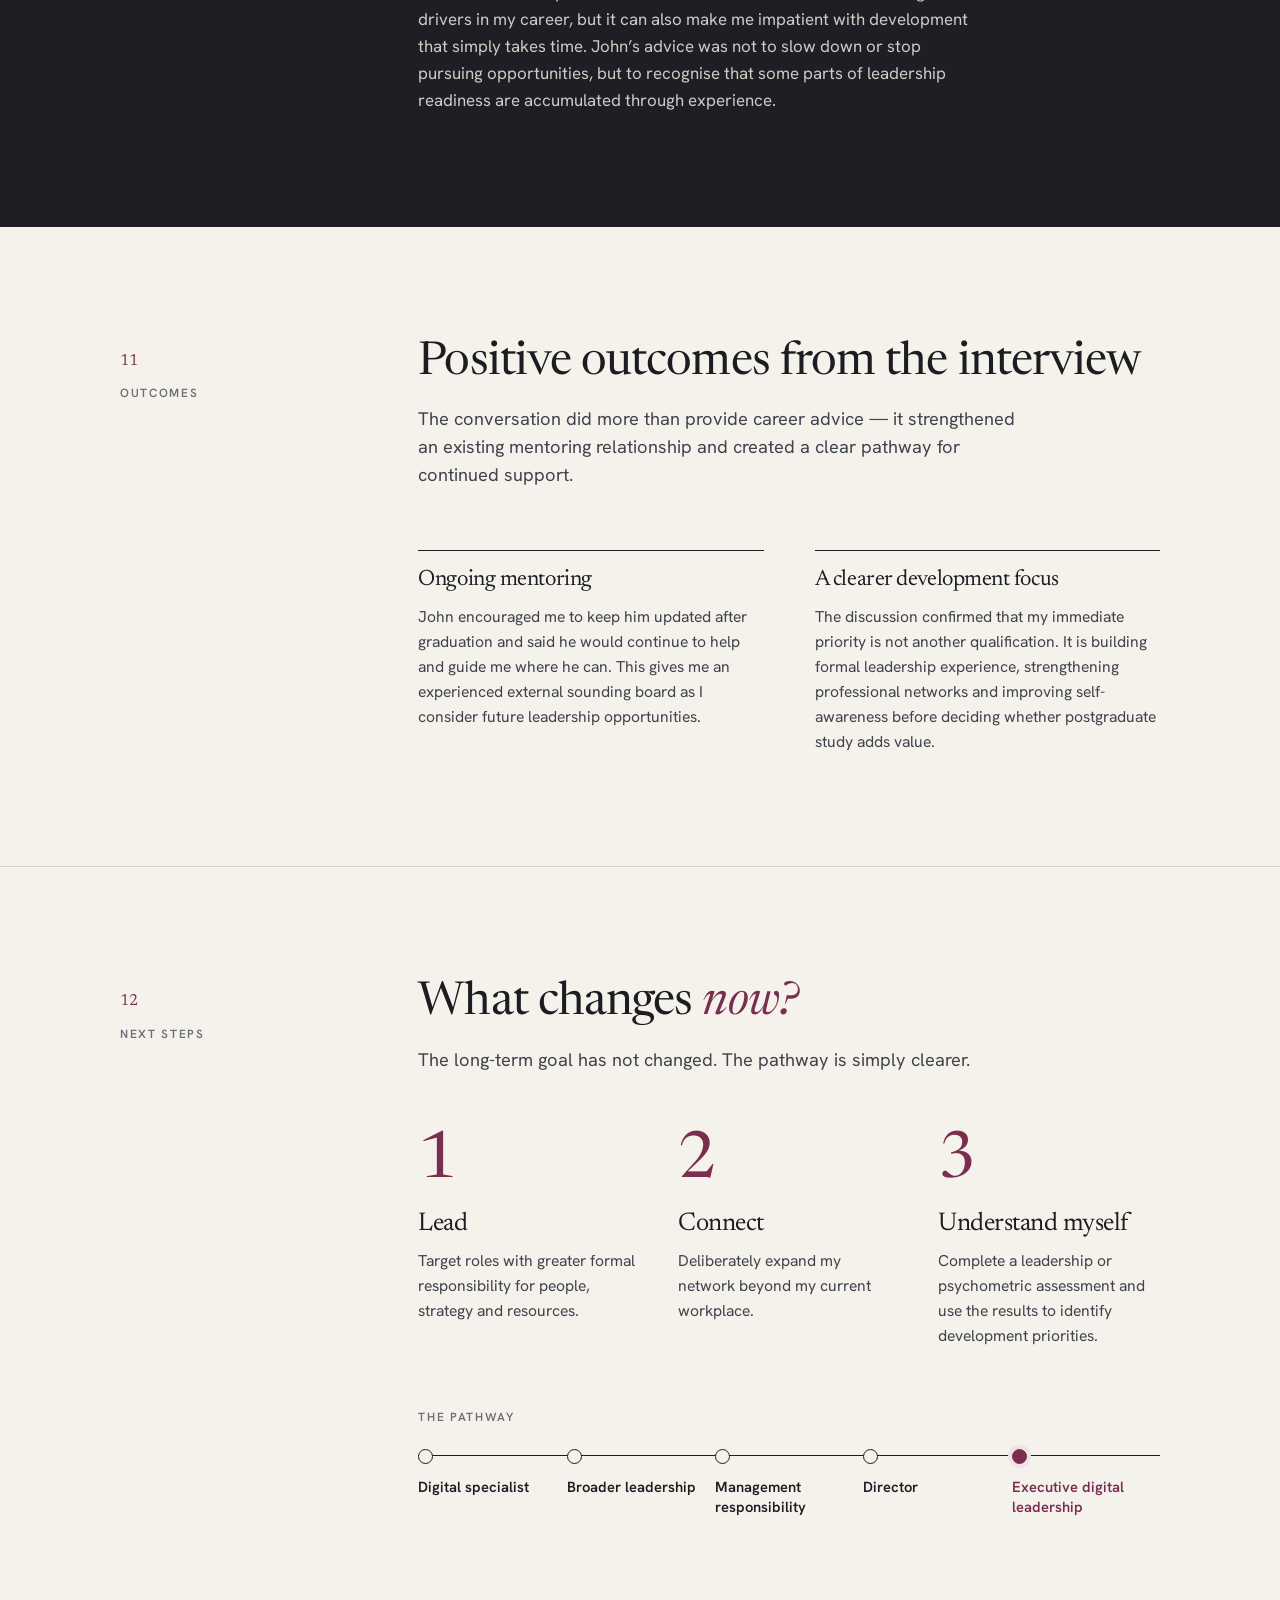
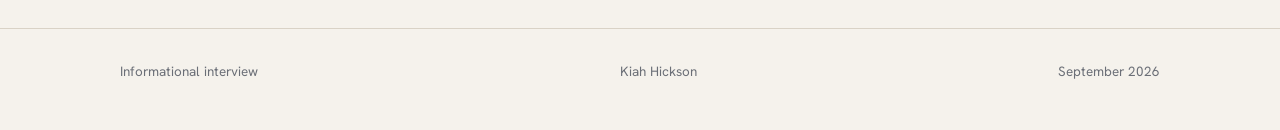
==== commit 917fca43: "Update index.html" ====
--- a/index.html
+++ b/index.html
@@ -257,7 +257,8 @@
         <p style="font-size:1.06rem;color:var(--ink-2)">John encouraged me to deliberately build professional relationships outside my immediate workplace, particularly through public-sector and leadership networks.</p>
         <div class="note">
           <span class="kicker">Next step</span>
-          <p>Build more weak ties with senior digital, transformation and public-sector leaders.</p>
+          <p>Build more professional connections beyond my immediate network, particularly with senior digital, transformation and public-sector leaders.
+I think the second version is strongest for the assessment because it still shows you understand the value of expanding beyond your existing network.</p>
         </div>
       </div>
     </div>
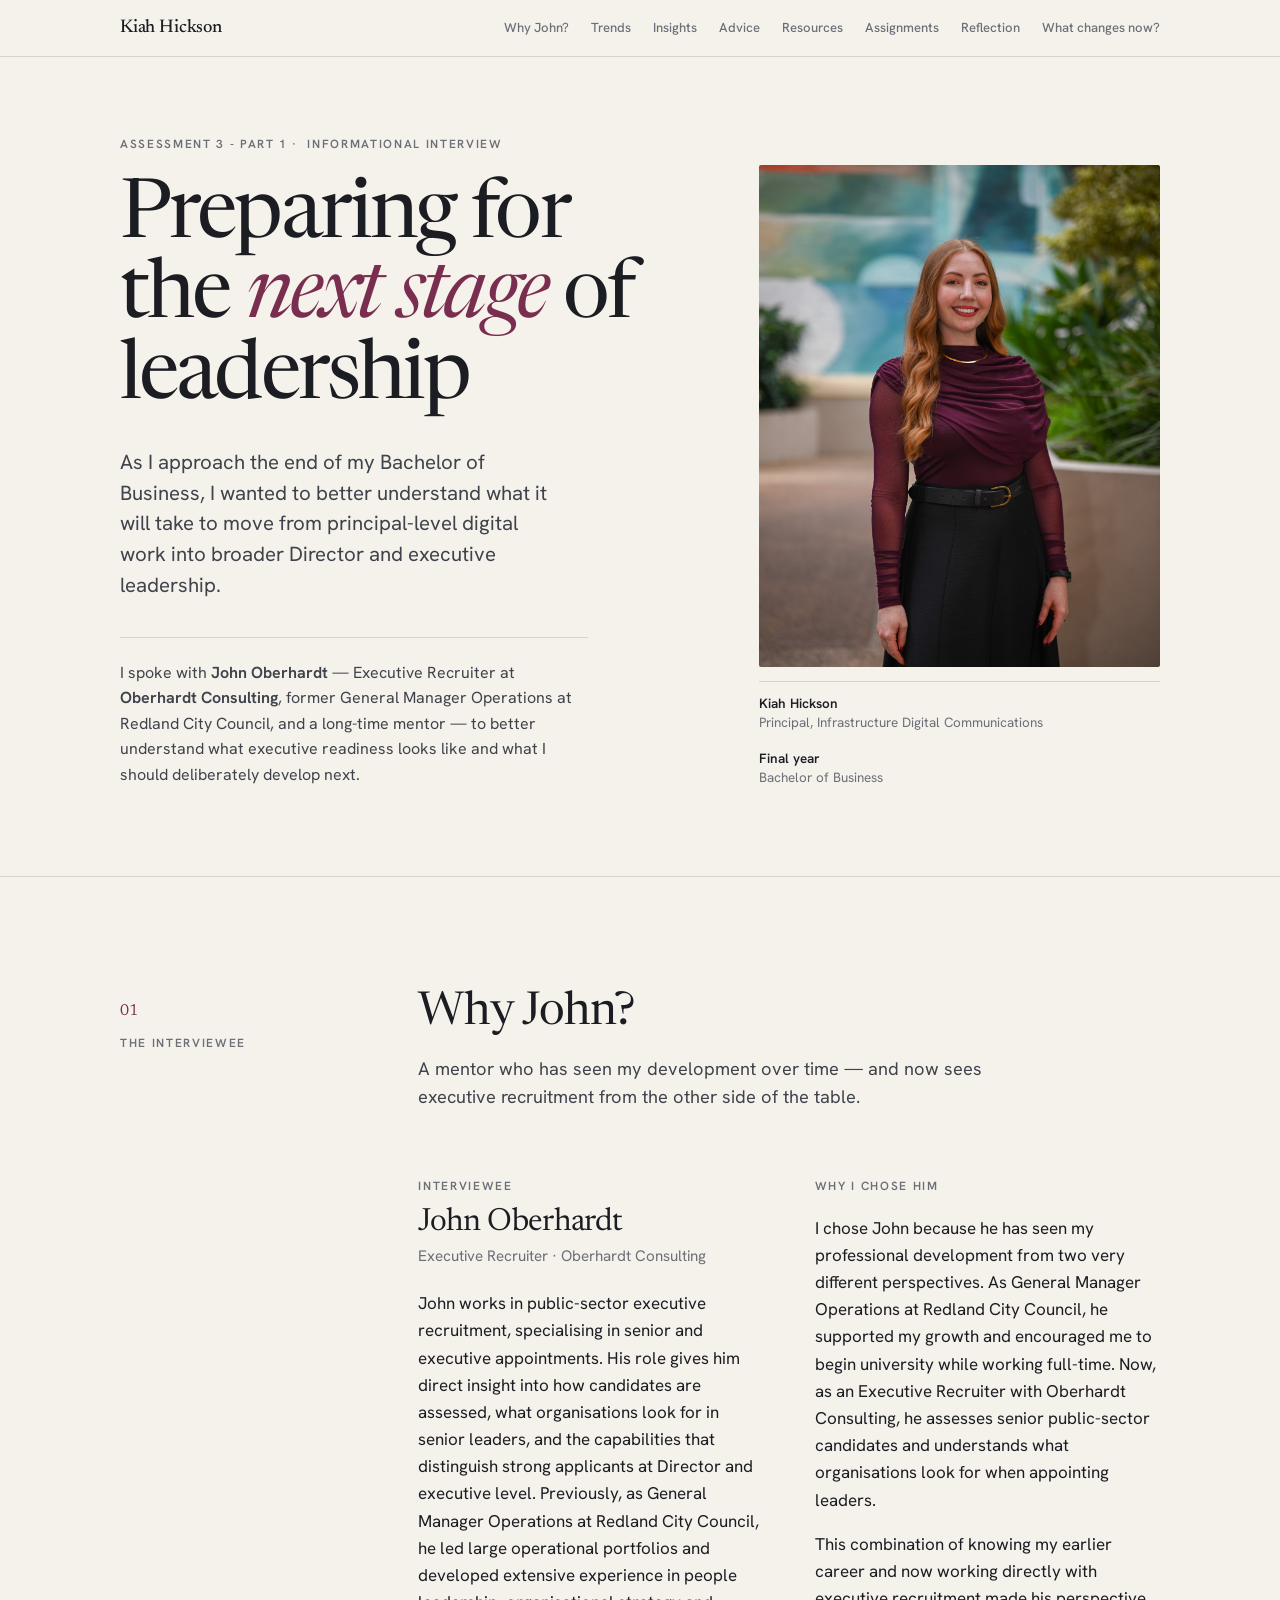
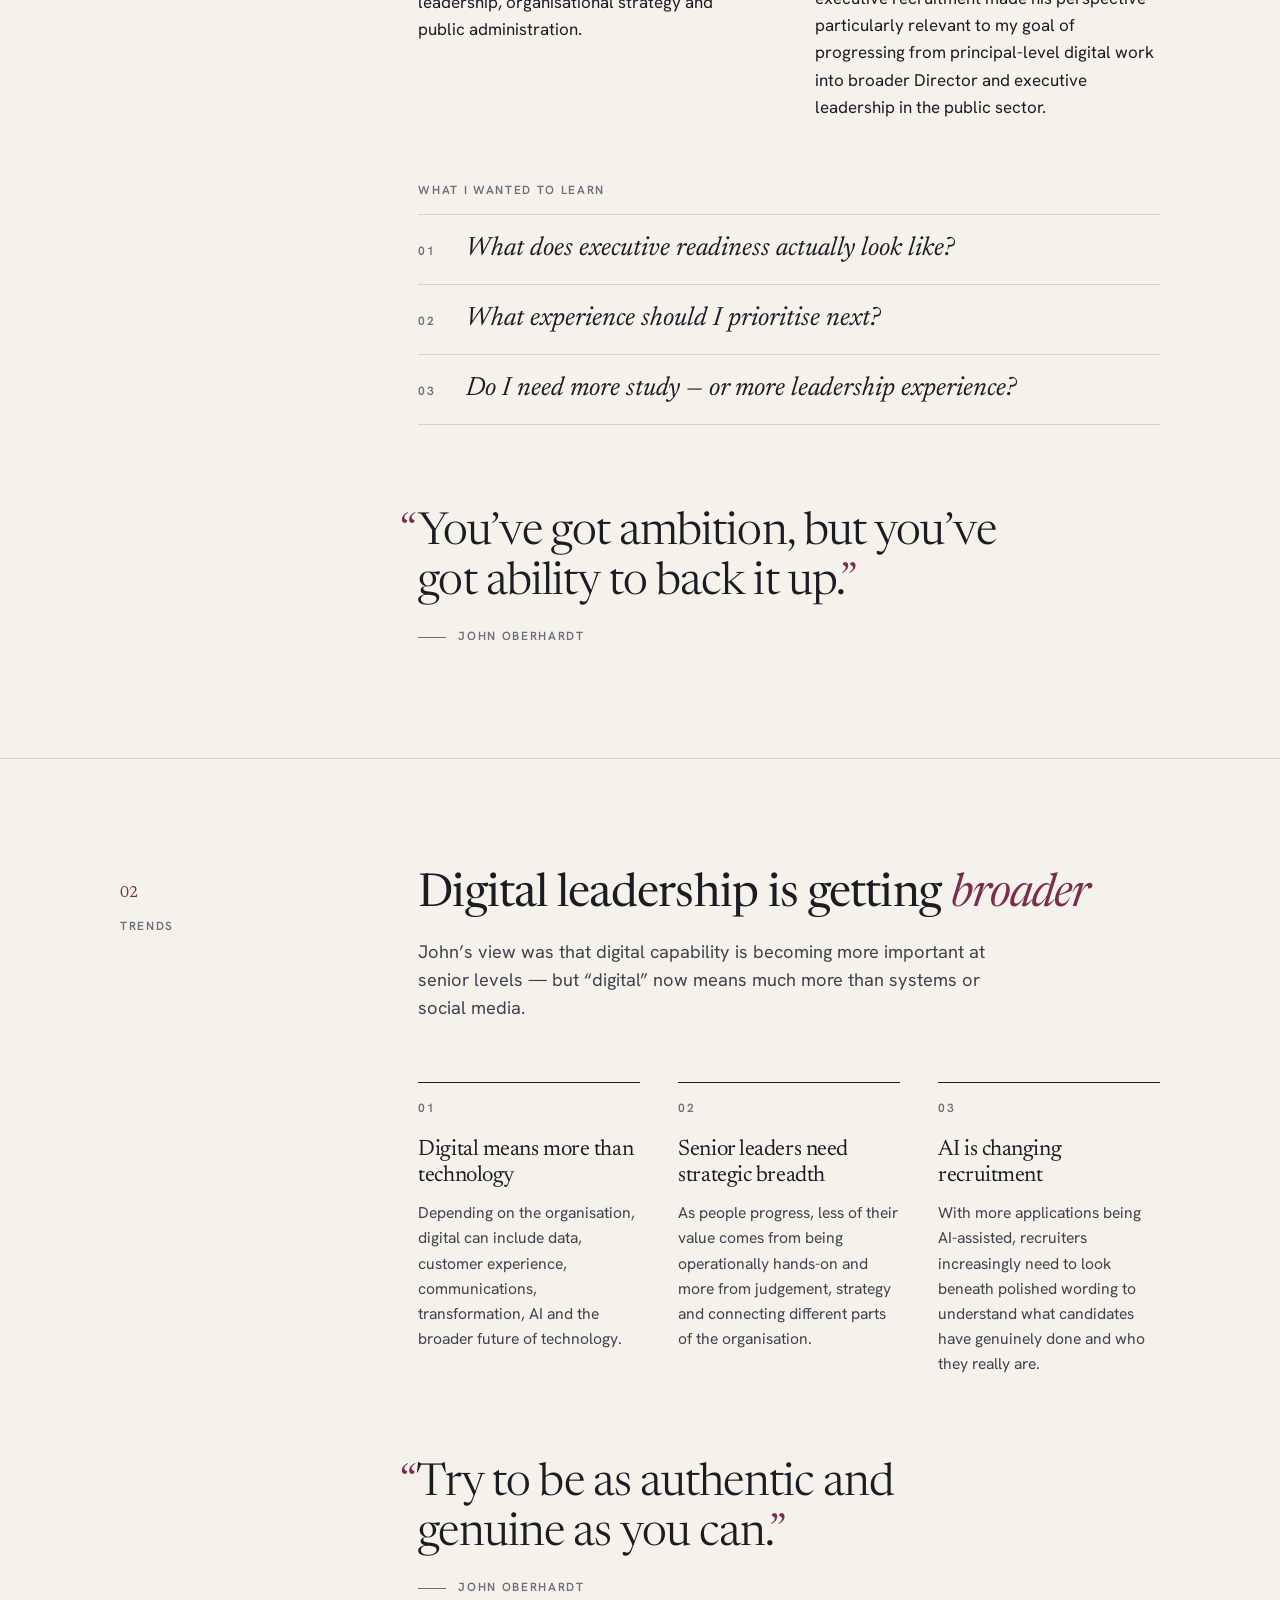
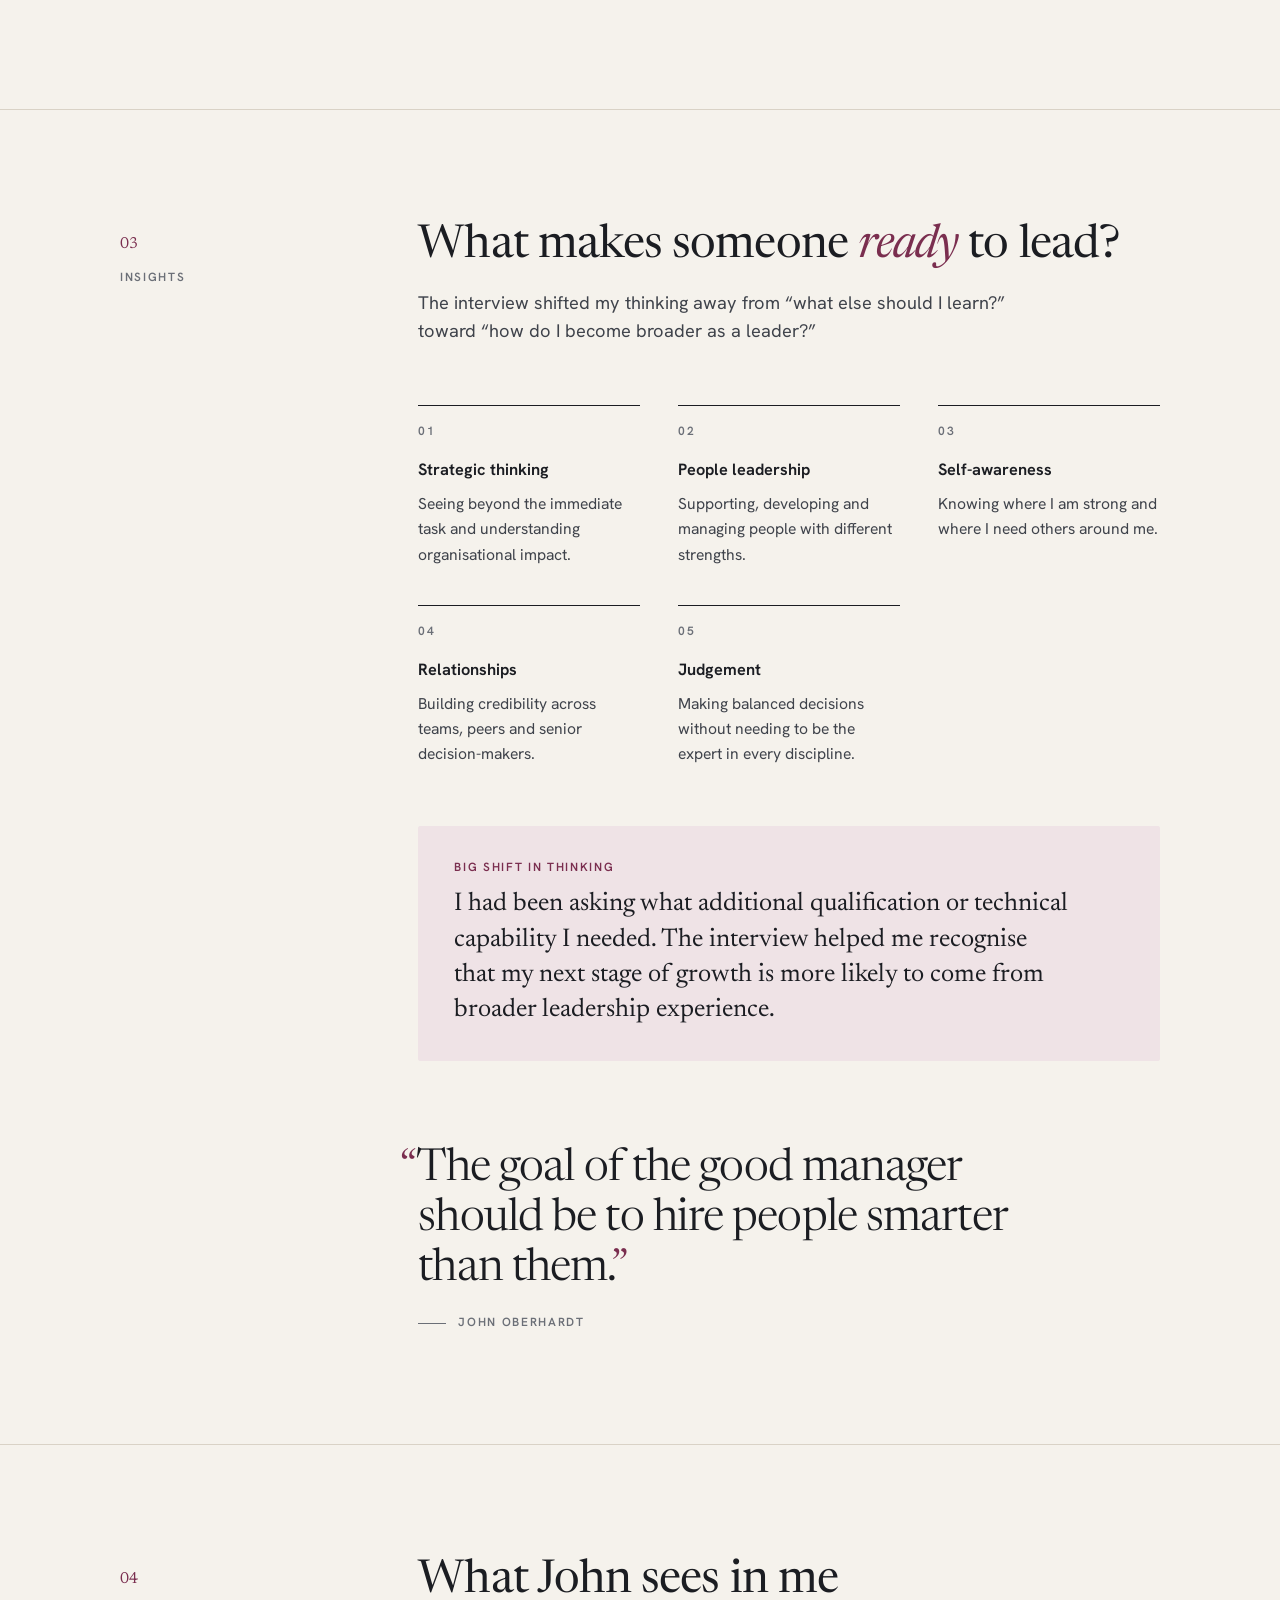
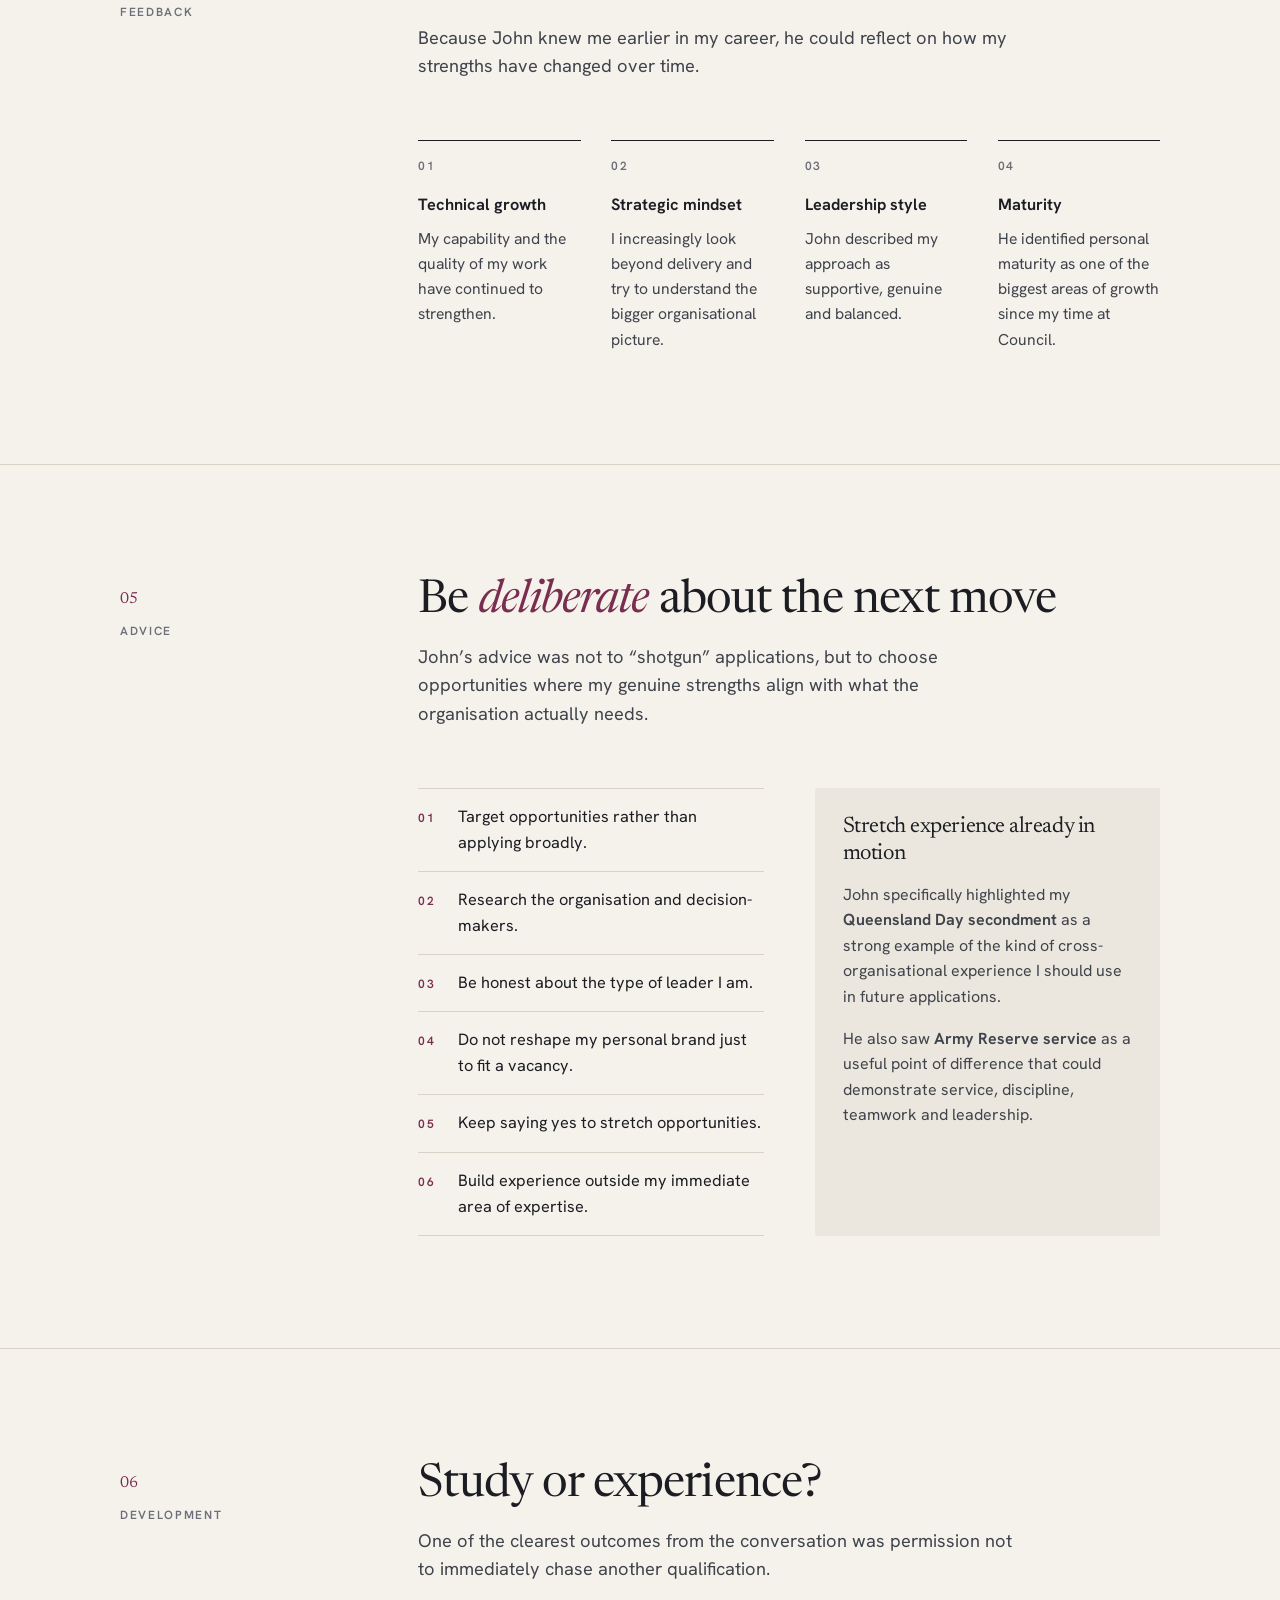
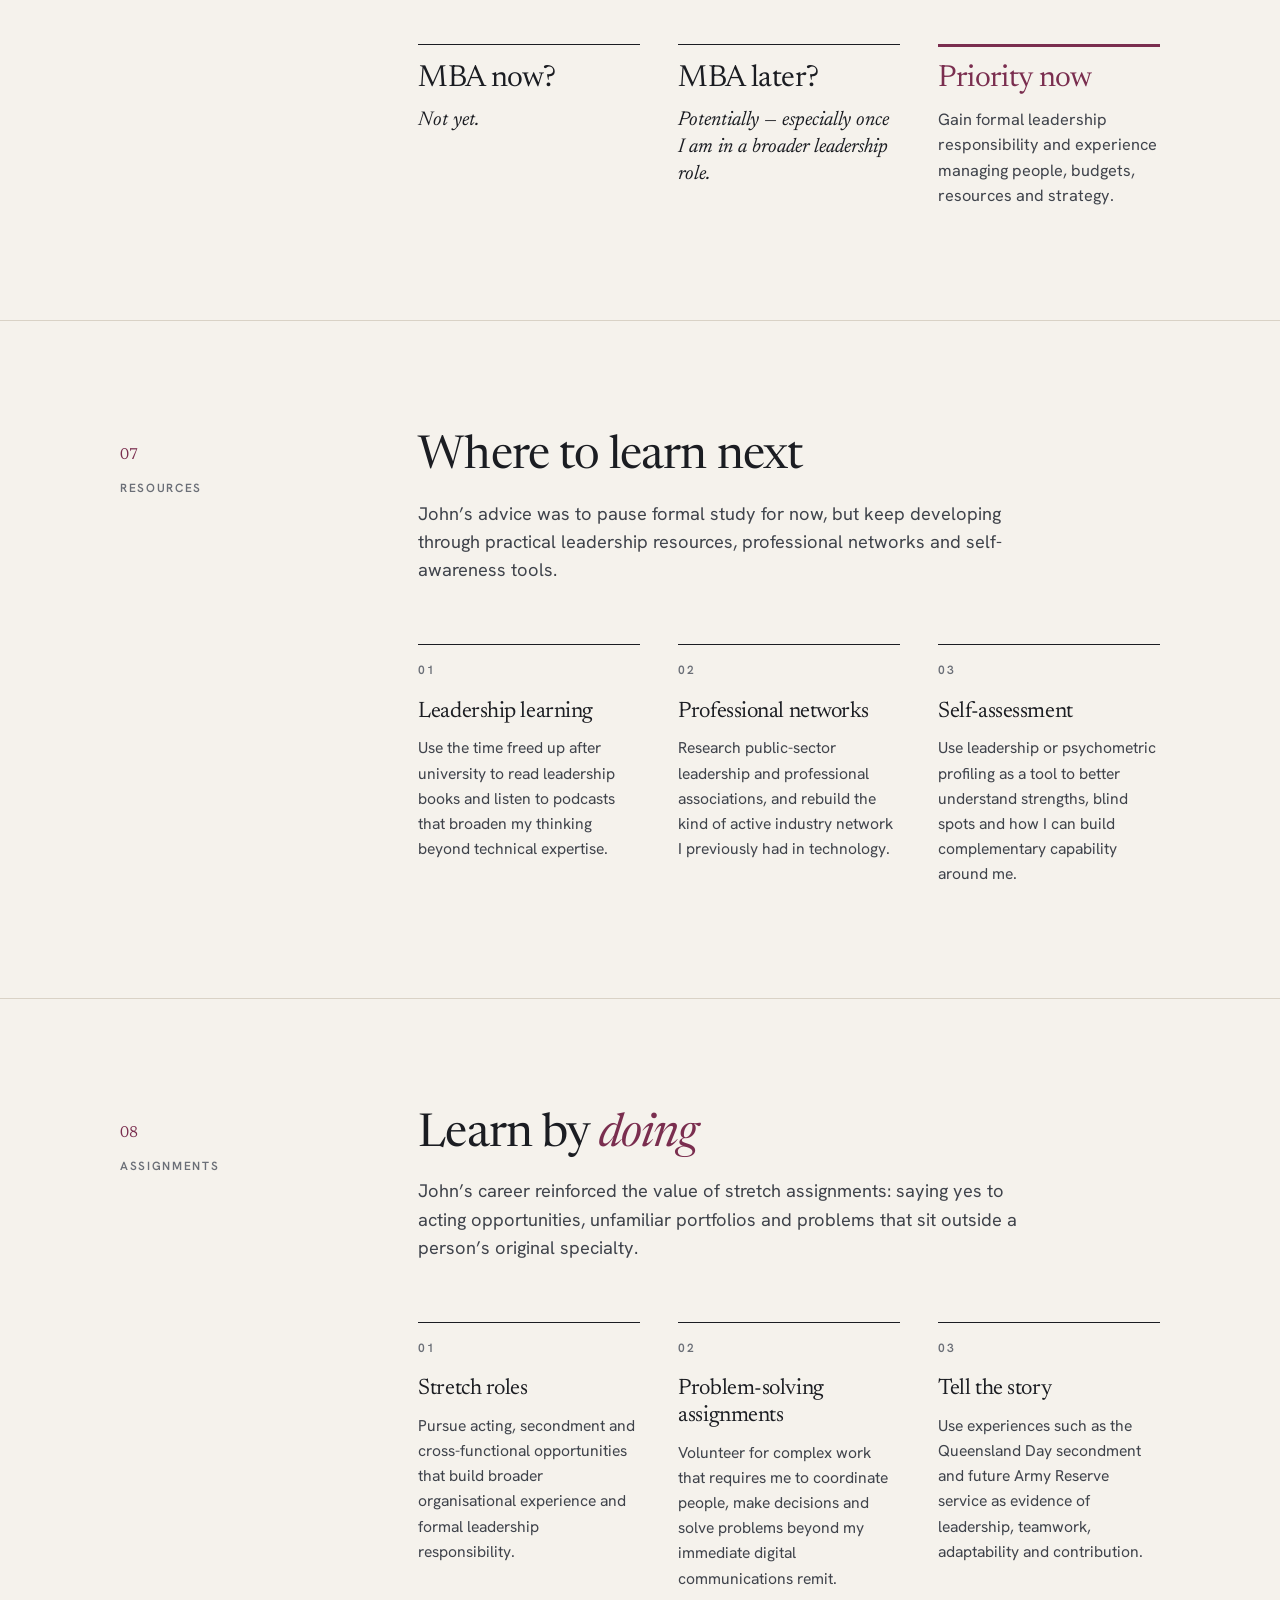
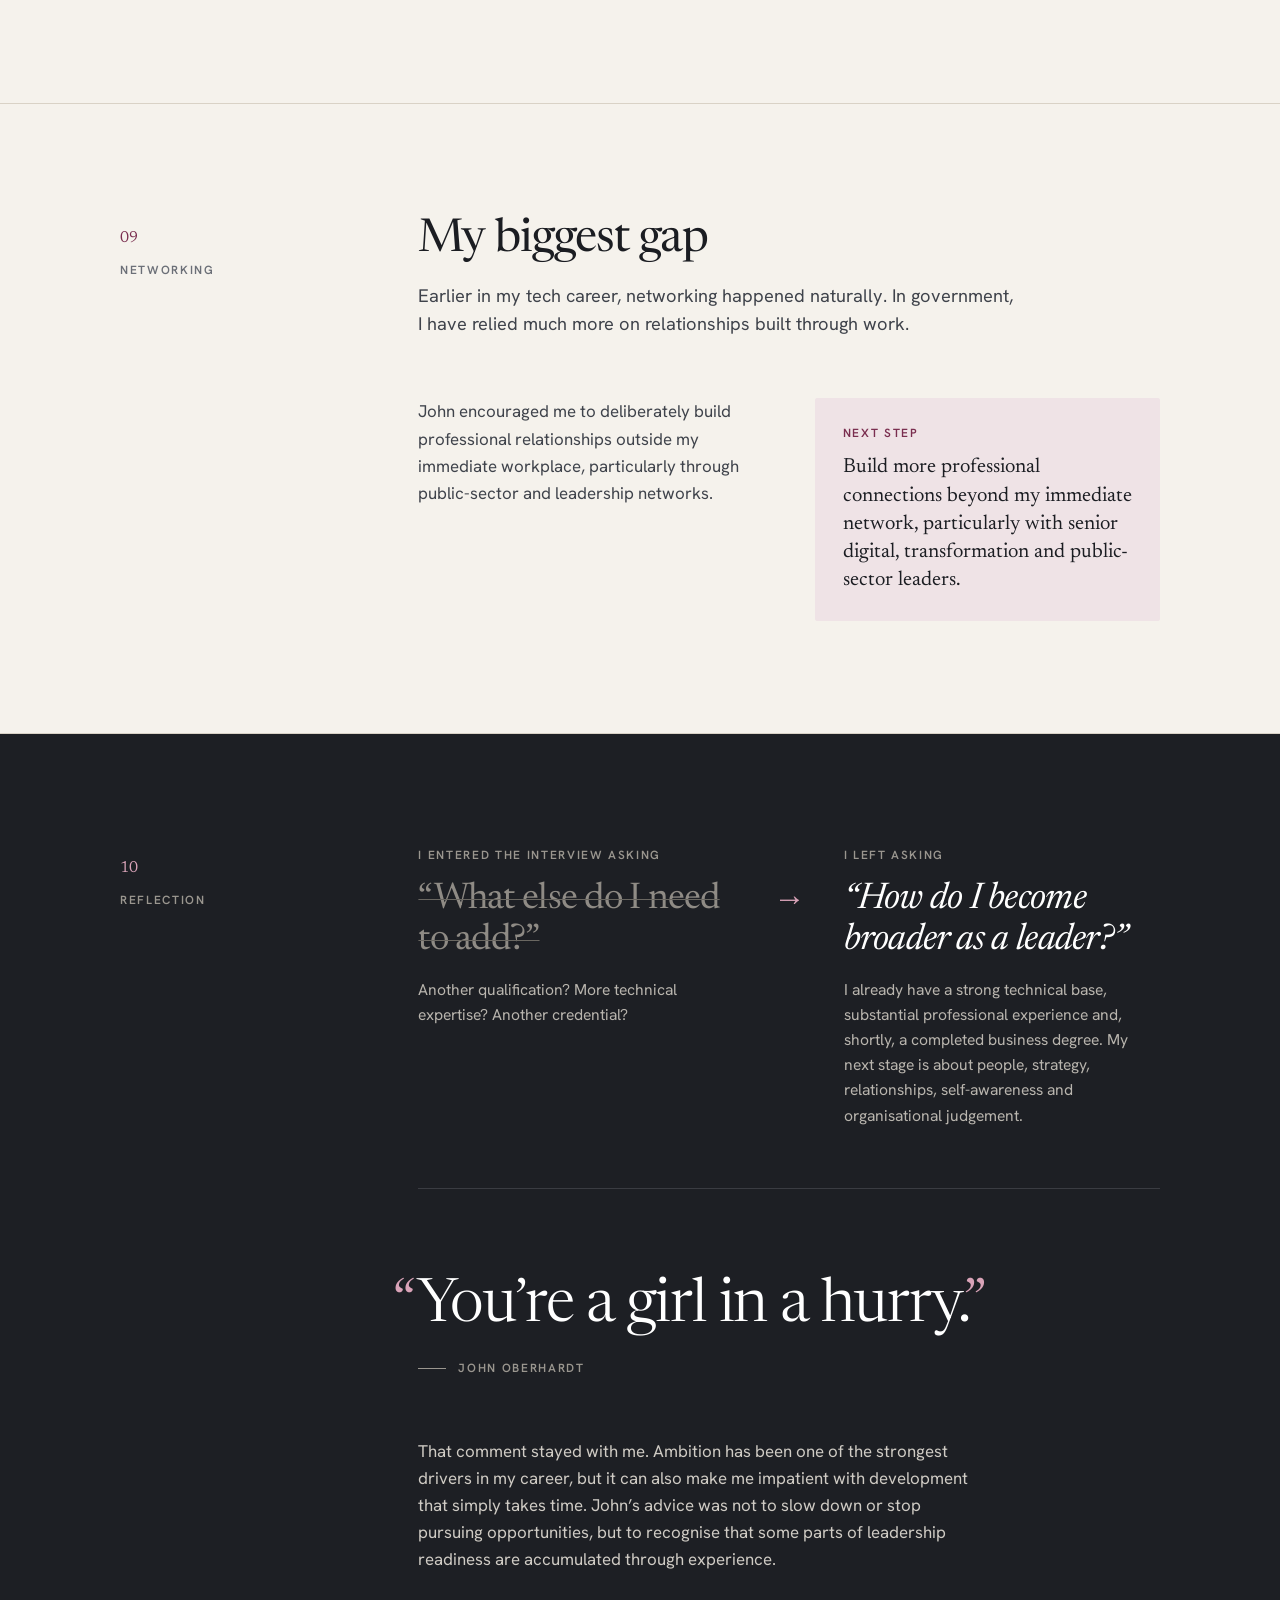
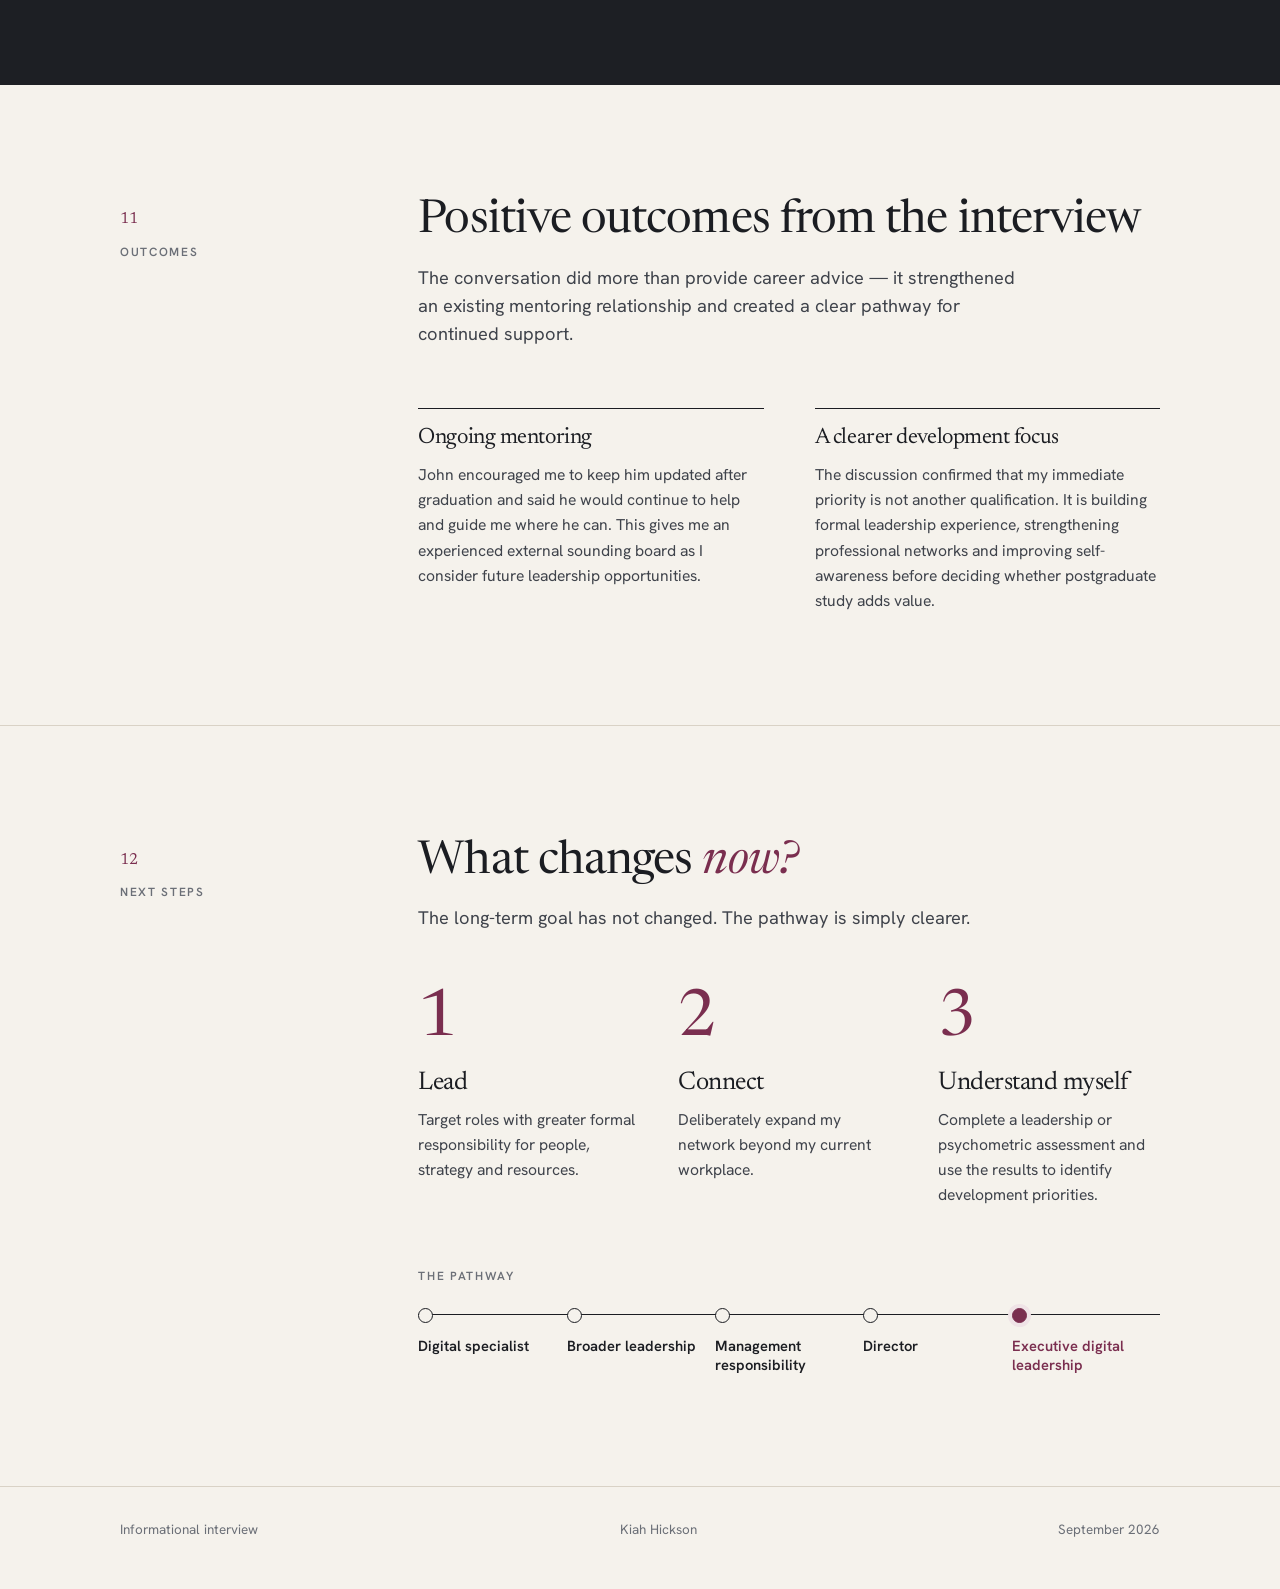
==== commit 7a8d41b3: "Update index.html" ====
--- a/index.html
+++ b/index.html
@@ -257,8 +257,7 @@
         <p style="font-size:1.06rem;color:var(--ink-2)">John encouraged me to deliberately build professional relationships outside my immediate workplace, particularly through public-sector and leadership networks.</p>
         <div class="note">
           <span class="kicker">Next step</span>
-          <p>Build more professional connections beyond my immediate network, particularly with senior digital, transformation and public-sector leaders.
-I think the second version is strongest for the assessment because it still shows you understand the value of expanding beyond your existing network.</p>
+          <p>Build more professional connections beyond my immediate network, particularly with senior digital, transformation and public-sector leaders.</p>
         </div>
       </div>
     </div>
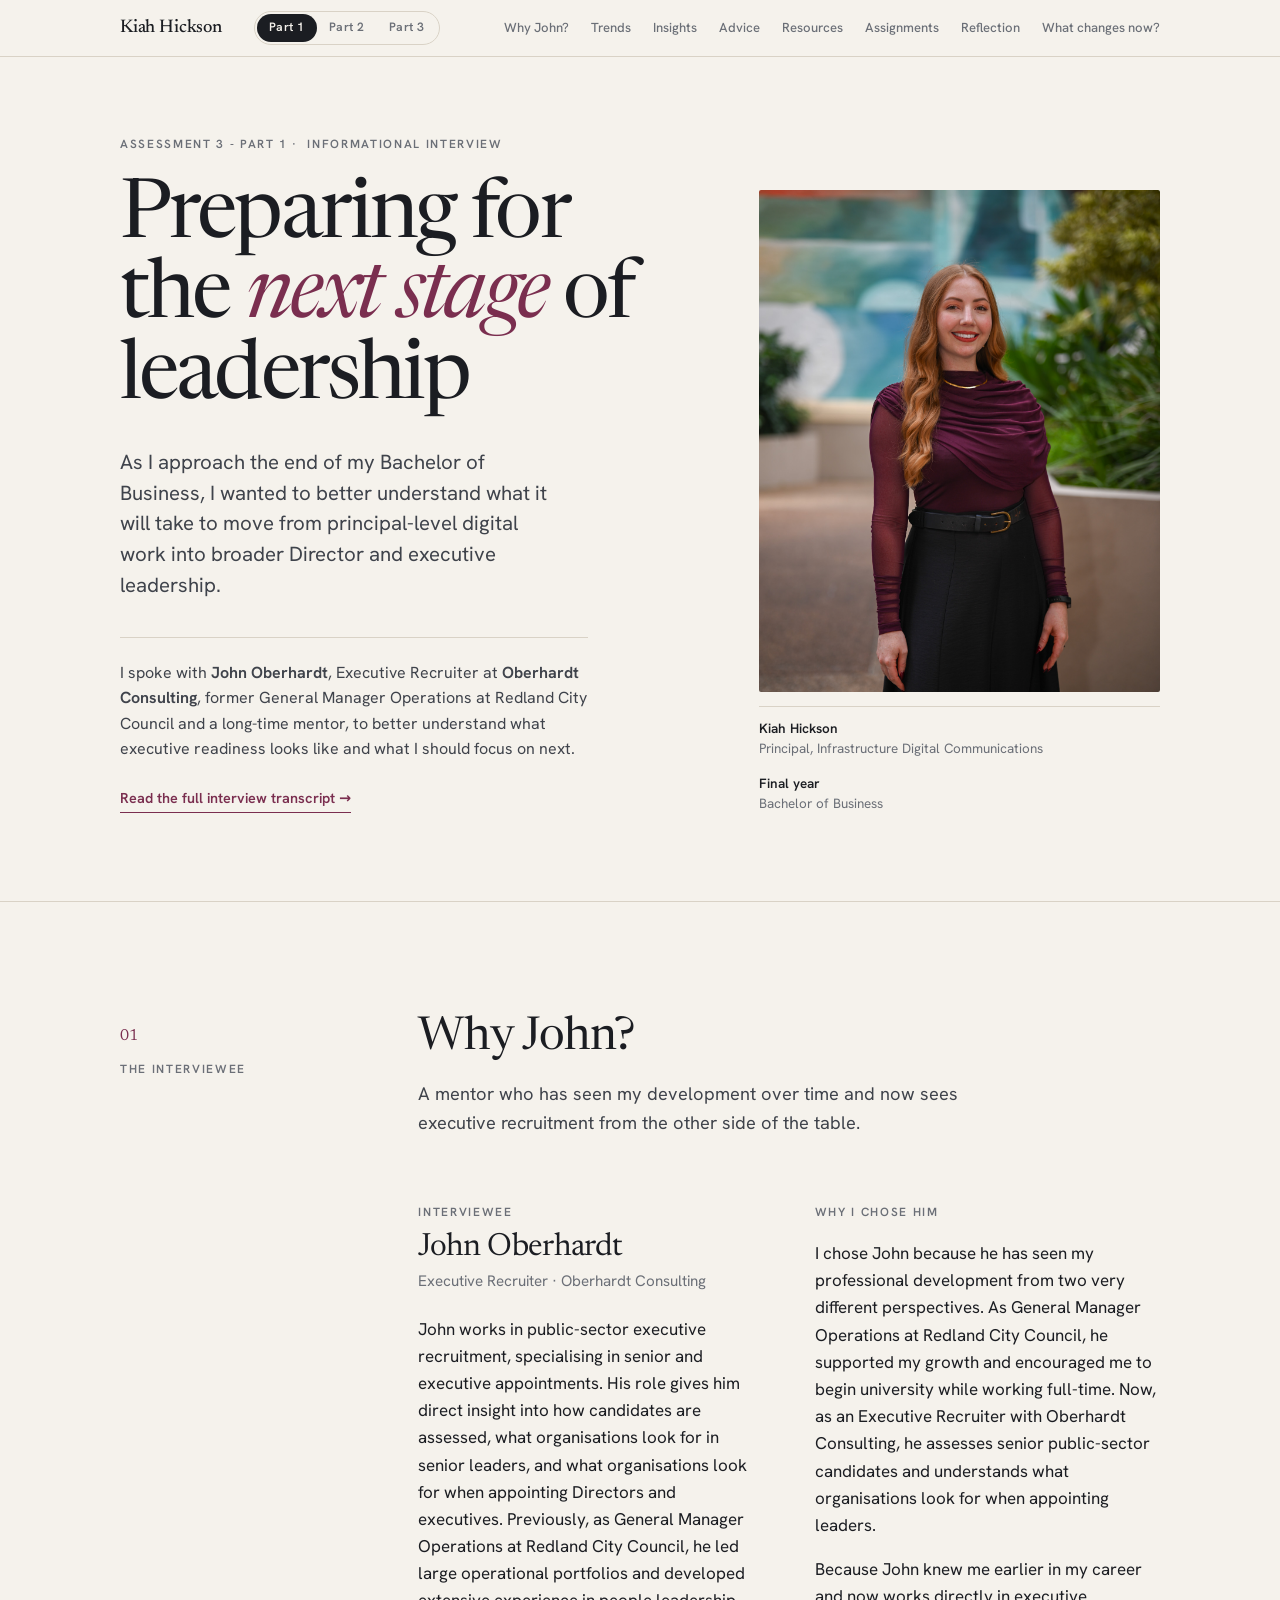
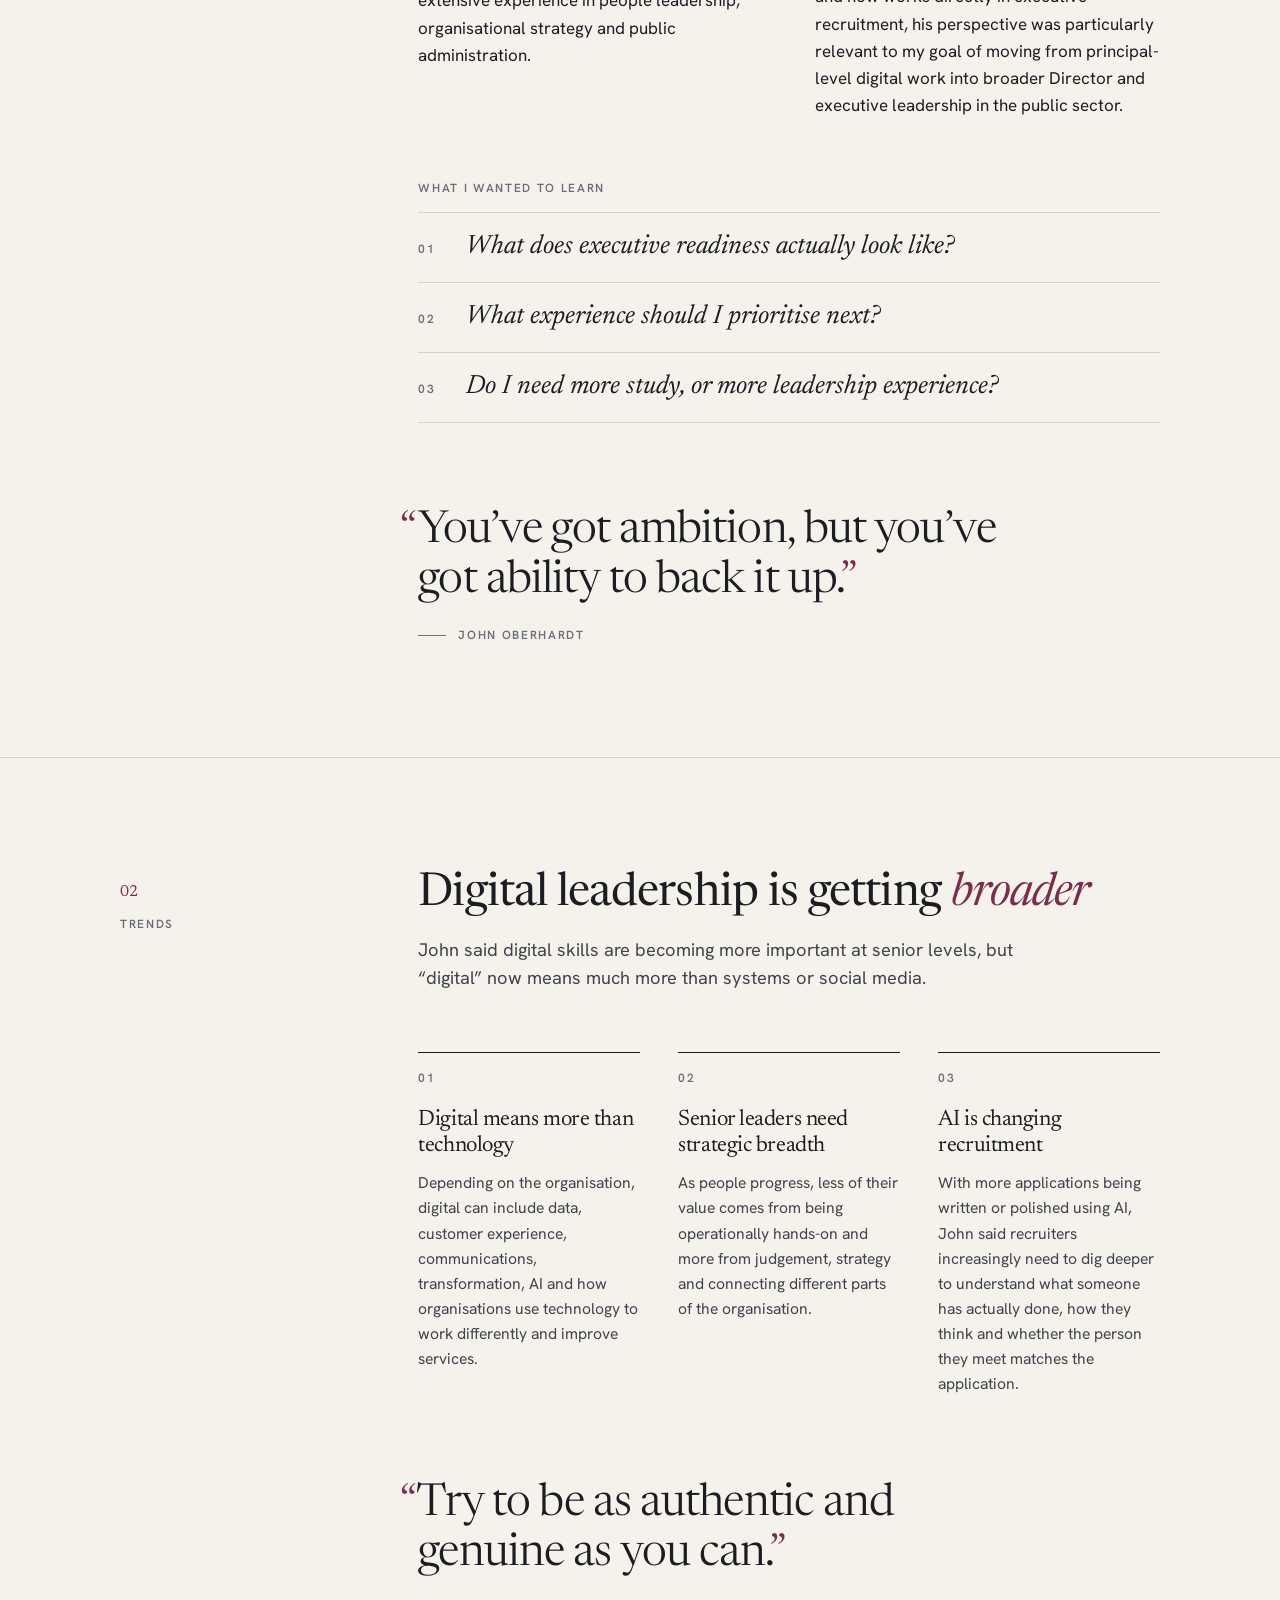
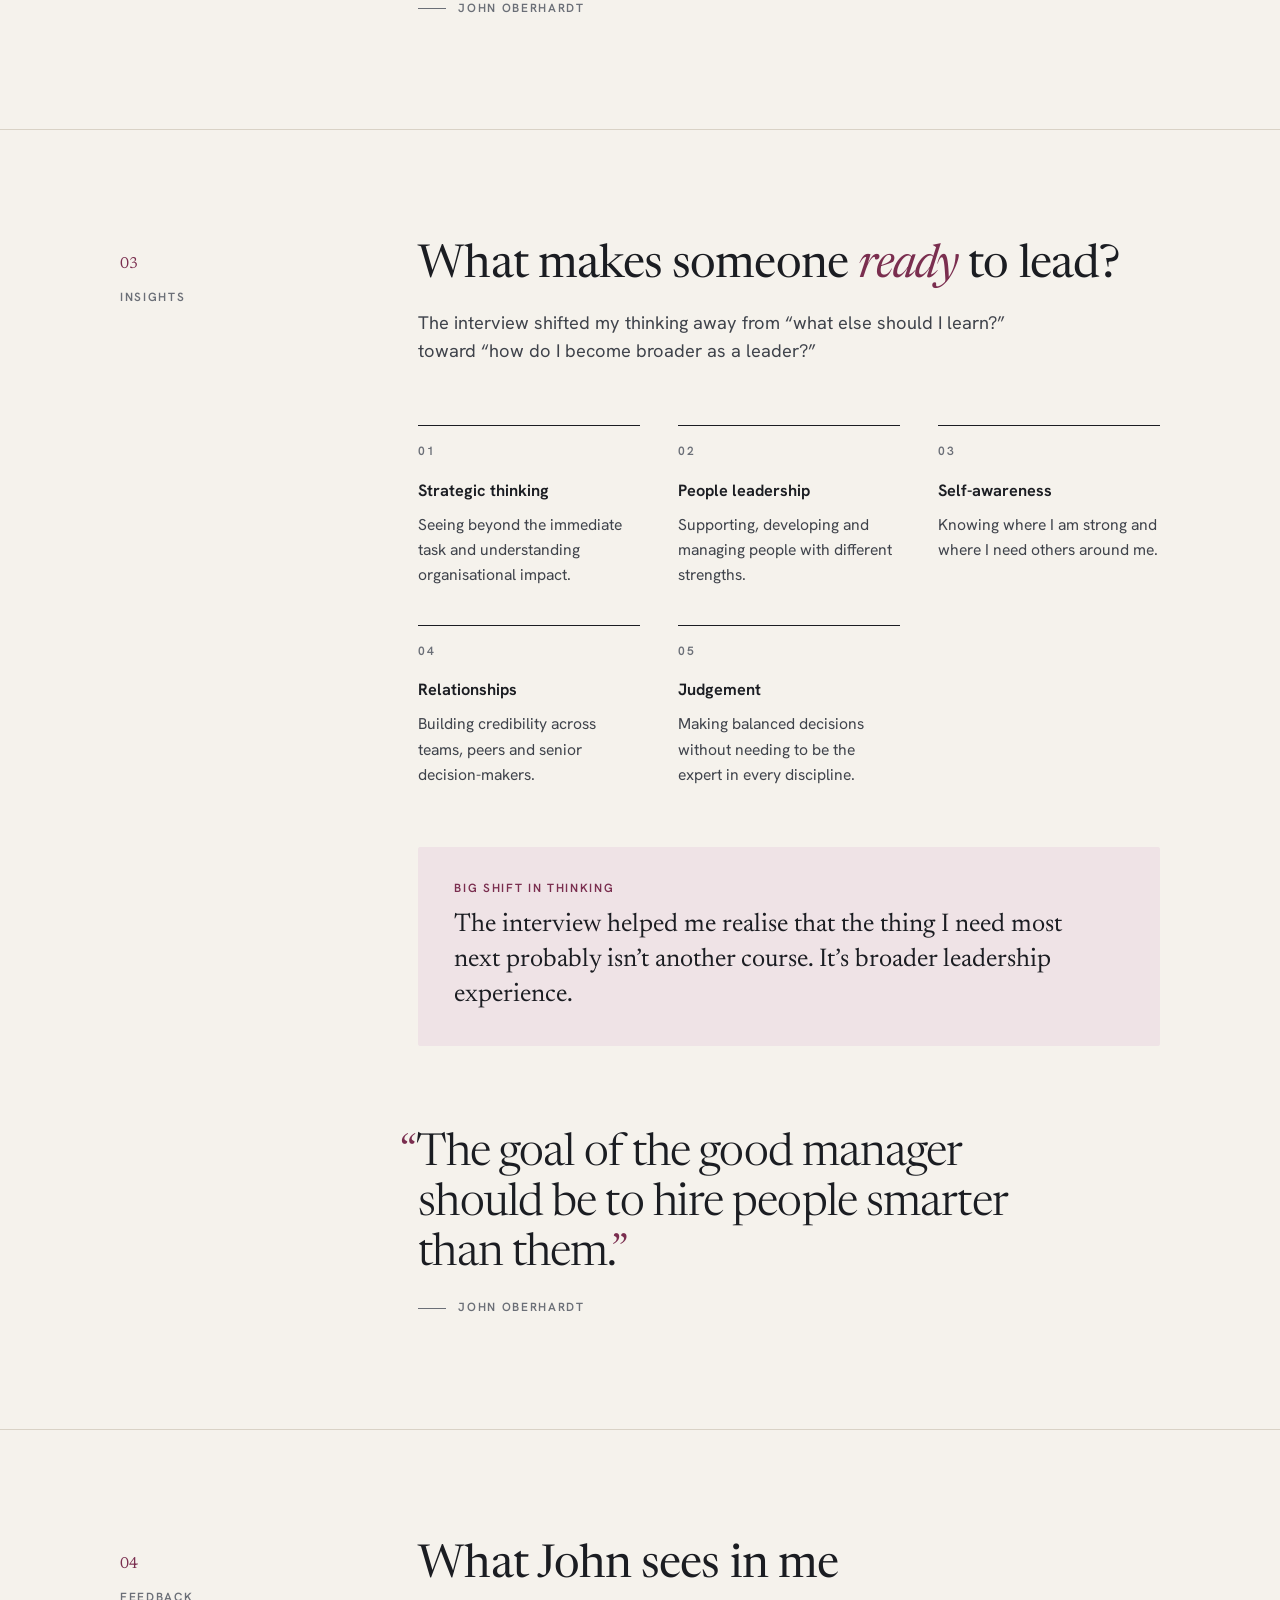
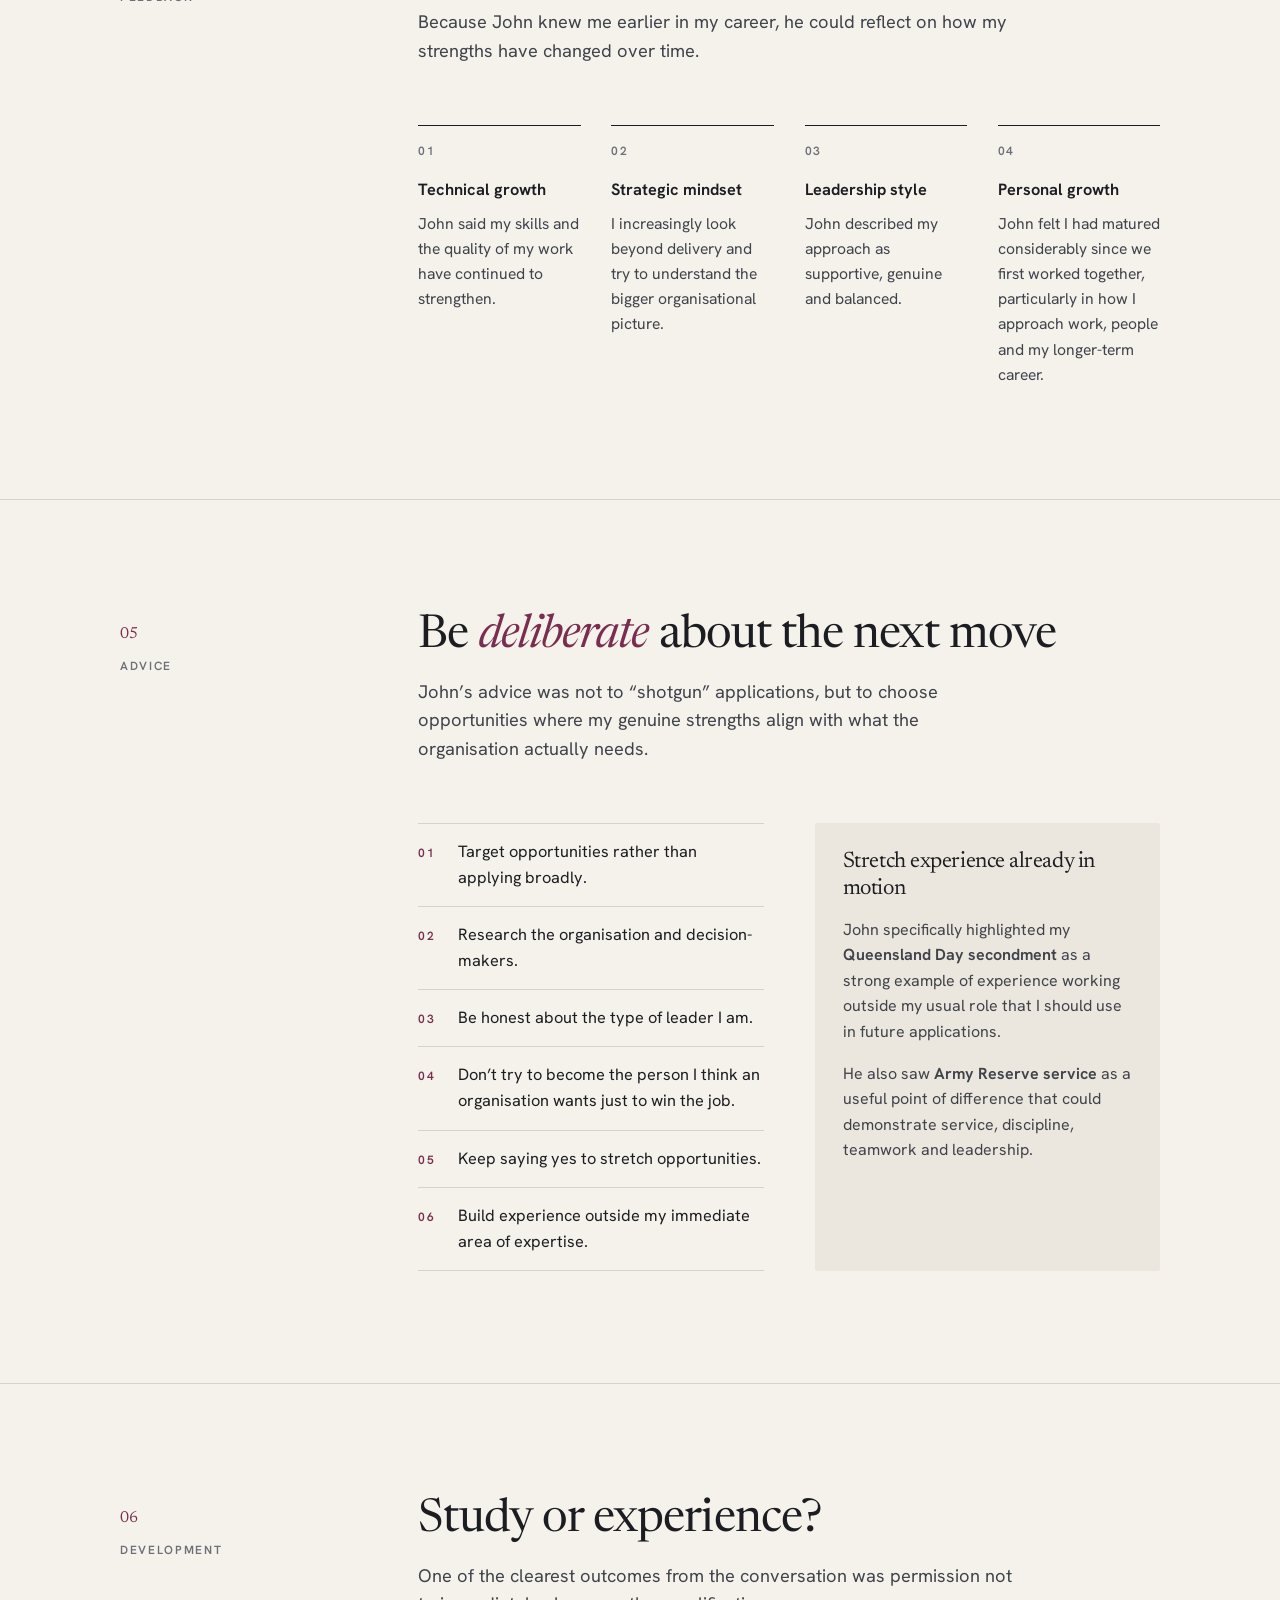
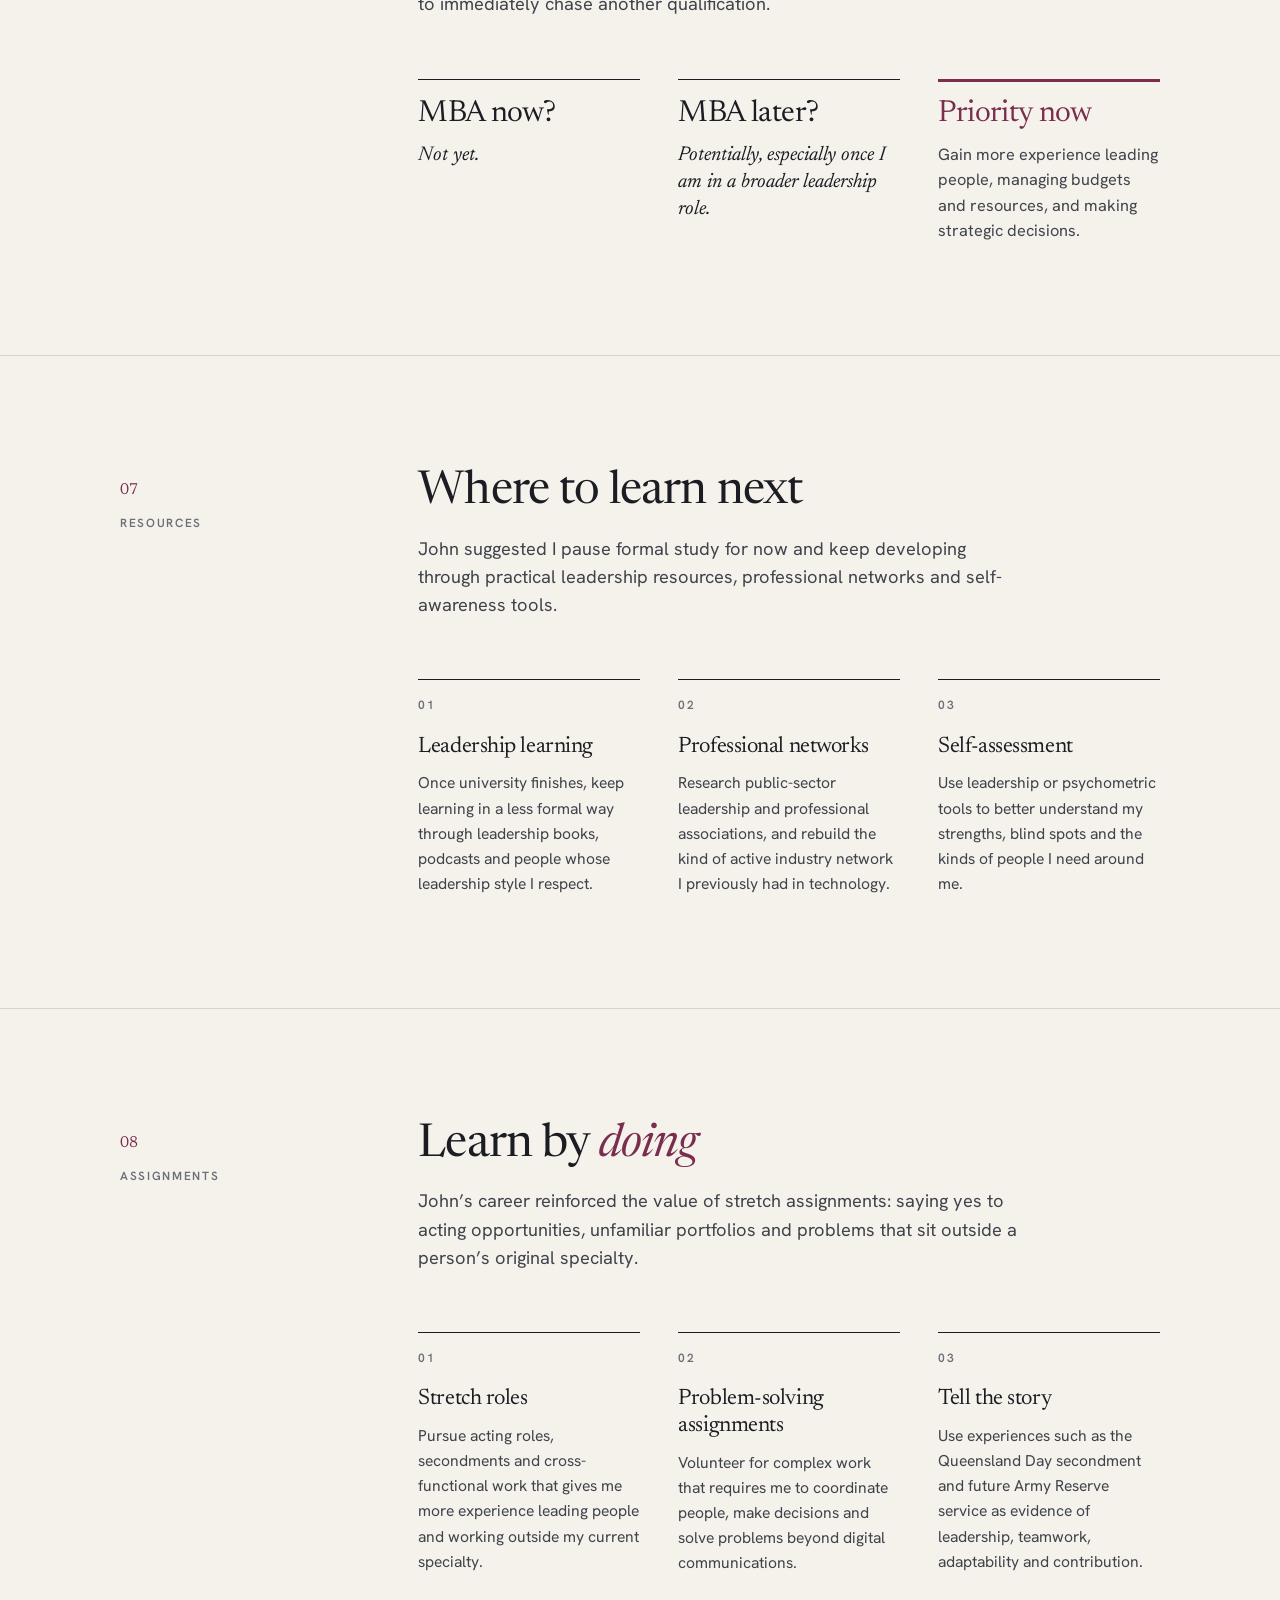
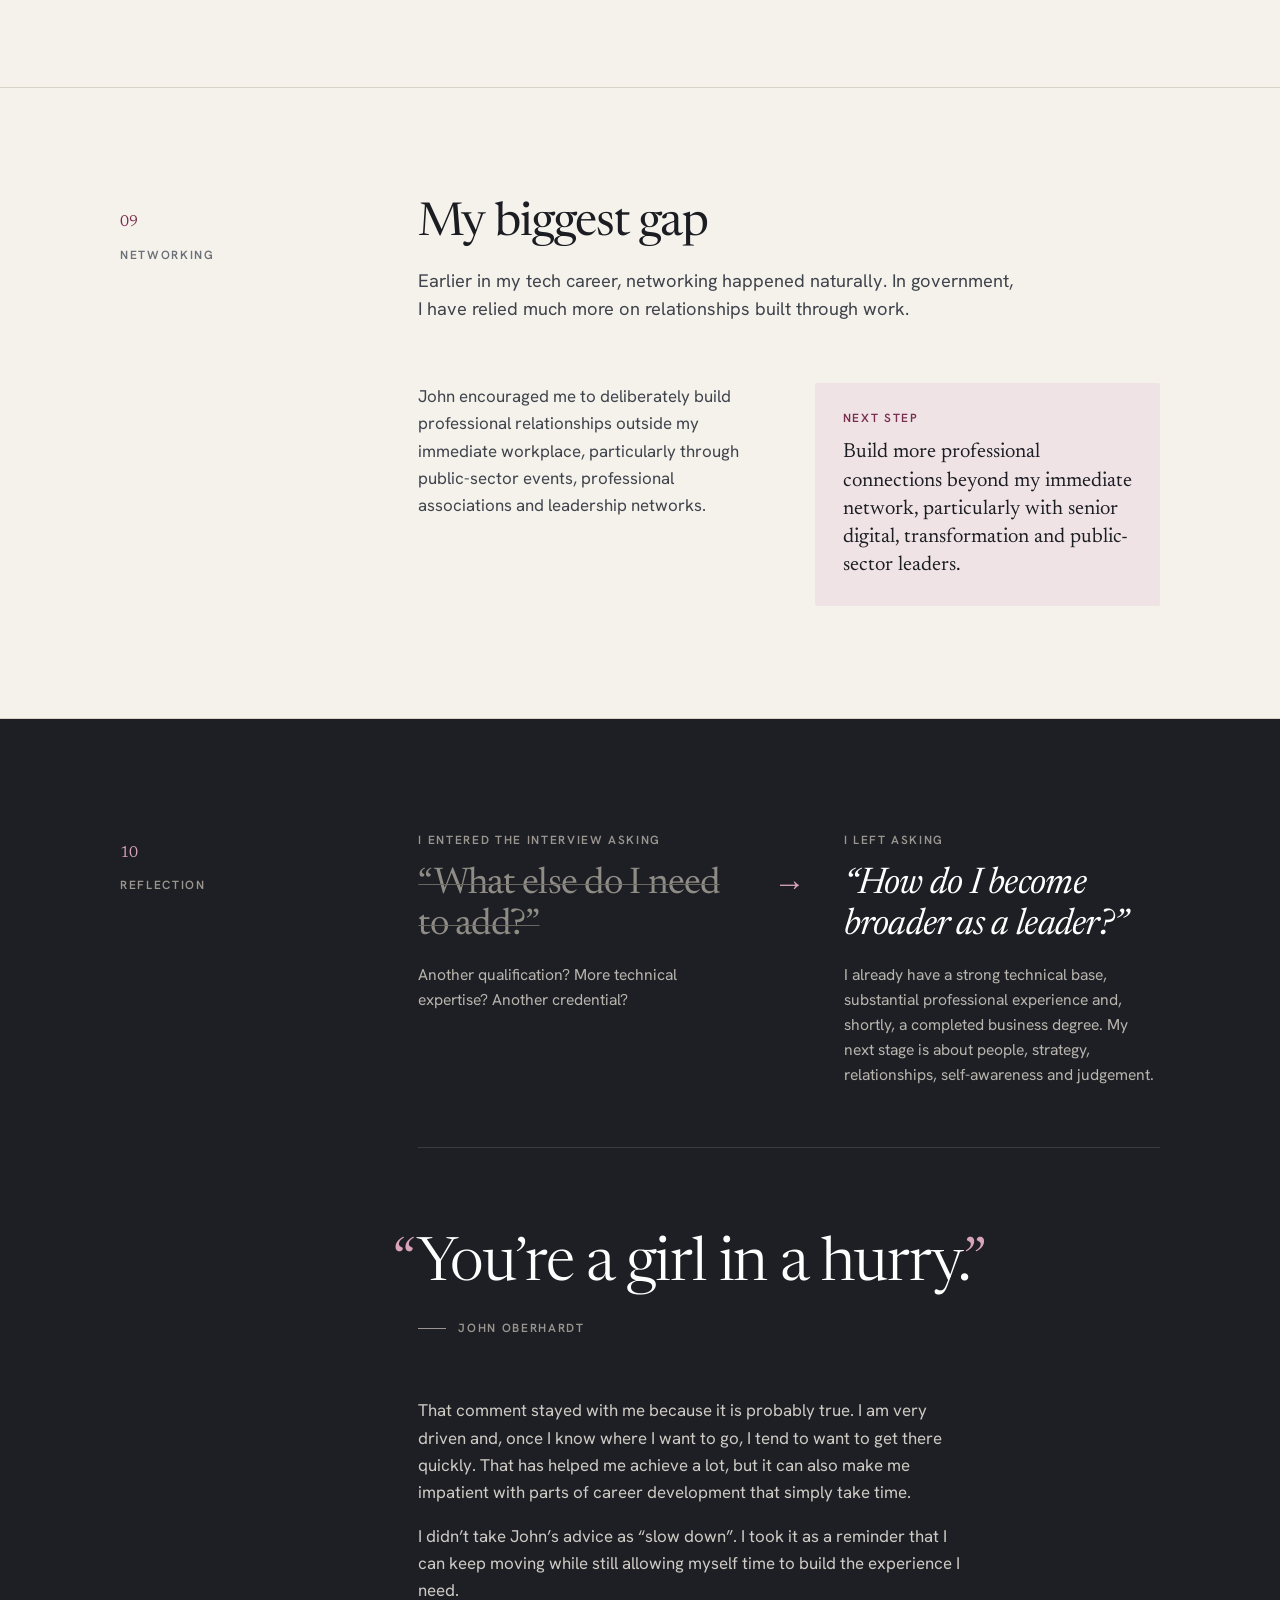
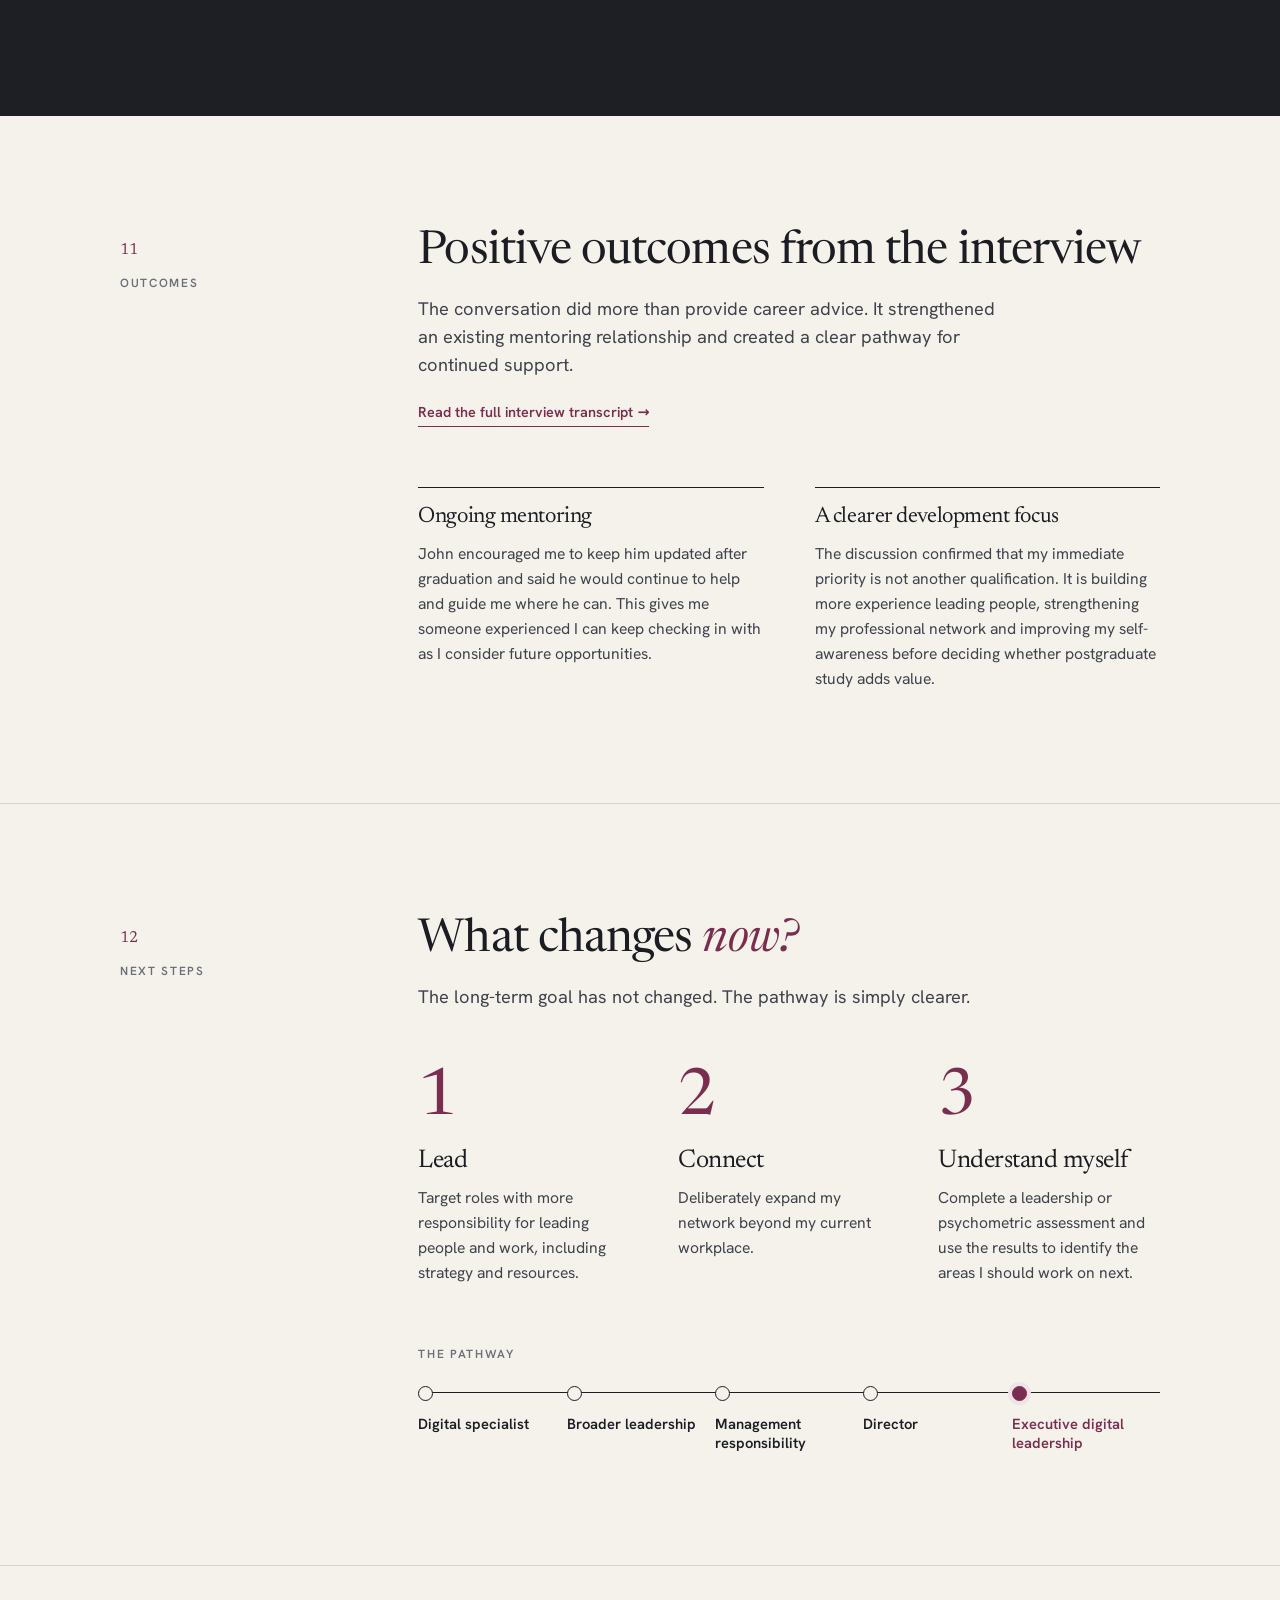
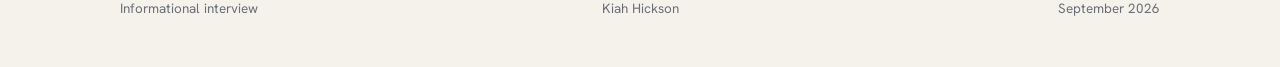
==== commit 446c0db7: "Add files via upload" ====
--- a/index.html
+++ b/index.html
@@ -3,7 +3,7 @@
 <head>
 <meta charset="UTF-8" />
 <meta name="viewport" content="width=device-width, initial-scale=1.0" />
-<title>Informational Interview — Kiah Hickson</title>
+<title>Informational Interview | Kiah Hickson</title>
 <link rel="stylesheet" href="styles.css" />
 </head>
 <body>
@@ -11,6 +11,11 @@
 <header class="topbar">
   <div class="wrap">
     <a class="brand" href="#top">Kiah Hickson</a>
+    <nav class="parts" aria-label="Assessment parts">
+      <a href="index.html" aria-current="page">Part 1</a>
+      <a href="part-2.html">Part 2</a>
+      <a href="part-3.html">Part 3</a>
+    </nav>
     <nav class="topnav" aria-label="Sections">
       <a href="#why">Why John?</a>
       <a href="#trends">Trends</a>
@@ -30,7 +35,8 @@
       <span class="kicker">Assessment 3 - Part 1&nbsp;·&nbsp; Informational Interview</span>
       <h1>Preparing for the <em>next stage</em> of leadership</h1>
       <p class="lead">As I approach the end of my Bachelor of Business, I wanted to better understand what it will take to move from principal-level digital work into broader Director and executive leadership.</p>
-      <p class="intro">I spoke with <strong>John Oberhardt</strong> — Executive Recruiter at <strong>Oberhardt Consulting</strong>, former General Manager Operations at Redland City Council, and a long-time mentor — to better understand what executive readiness looks like and what I should deliberately develop next.</p>
+      <p class="intro">I spoke with <strong>John Oberhardt</strong>, Executive Recruiter at <strong>Oberhardt Consulting</strong>, former General Manager Operations at Redland City Council and a long-time mentor, to better understand what executive readiness looks like and what I should focus on next.</p>
+      <p class="tx-link"><a href="transcript.html">Read the full interview transcript →</a></p>
     </div>
     <figure>
       <img class="hero-photo" src="images/kiah-hickson.jpg" alt="Kiah Hickson" />
@@ -51,7 +57,7 @@
     <div class="sec-body">
       <div class="sec-head">
         <h2>Why John?</h2>
-        <p class="sub">A mentor who has seen my development over time — and now sees executive recruitment from the other side of the table.</p>
+        <p class="sub">A mentor who has seen my development over time and now sees executive recruitment from the other side of the table.</p>
       </div>
 
       <div class="cols-2">
@@ -59,12 +65,12 @@
           <span class="kicker">Interviewee</span>
           <h3 class="person-name">John Oberhardt</h3>
           <p class="person-role">Executive Recruiter · Oberhardt Consulting</p>
-          <p>John works in public-sector executive recruitment, specialising in senior and executive appointments. His role gives him direct insight into how candidates are assessed, what organisations look for in senior leaders, and the capabilities that distinguish strong applicants at Director and executive level. Previously, as General Manager Operations at Redland City Council, he led large operational portfolios and developed extensive experience in people leadership, organisational strategy and public administration.</p>
+          <p>John works in public-sector executive recruitment, specialising in senior and executive appointments. His role gives him direct insight into how candidates are assessed, what organisations look for in senior leaders, and what organisations look for when appointing Directors and executives. Previously, as General Manager Operations at Redland City Council, he led large operational portfolios and developed extensive experience in people leadership, organisational strategy and public administration.</p>
         </div>
         <div>
           <span class="kicker">Why I chose him</span>
           <p style="margin-top:16px">I chose John because he has seen my professional development from two very different perspectives. As General Manager Operations at Redland City Council, he supported my growth and encouraged me to begin university while working full-time. Now, as an Executive Recruiter with Oberhardt Consulting, he assesses senior public-sector candidates and understands what organisations look for when appointing leaders.</p>
-          <p>This combination of knowing my earlier career and now working directly with executive recruitment made his perspective particularly relevant to my goal of progressing from principal-level digital work into broader Director and executive leadership in the public sector.</p>
+          <p>Because John knew me earlier in my career and now works directly in executive recruitment, his perspective was particularly relevant to my goal of moving from principal-level digital work into broader Director and executive leadership in the public sector.</p>
         </div>
       </div>
 
@@ -73,7 +79,7 @@
         <ol class="questions">
           <li>What does executive readiness actually look like?</li>
           <li>What experience should I prioritise next?</li>
-          <li>Do I need more study — or more leadership experience?</li>
+          <li>Do I need more study, or more leadership experience?</li>
         </ol>
       </div>
 
@@ -92,13 +98,13 @@
     <div class="sec-body">
       <div class="sec-head">
         <h2>Digital leadership is getting <em>broader</em></h2>
-        <p class="sub">John’s view was that digital capability is becoming more important at senior levels — but “digital” now means much more than systems or social media.</p>
-      </div>
-
-      <div class="cols-3">
-        <div class="item"><span class="idx">01</span><h3>Digital means more than technology</h3><p>Depending on the organisation, digital can include data, customer experience, communications, transformation, AI and the broader future of technology.</p></div>
+        <p class="sub">John said digital skills are becoming more important at senior levels, but “digital” now means much more than systems or social media.</p>
+      </div>
+
+      <div class="cols-3">
+        <div class="item"><span class="idx">01</span><h3>Digital means more than technology</h3><p>Depending on the organisation, digital can include data, customer experience, communications, transformation, AI and how organisations use technology to work differently and improve services.</p></div>
         <div class="item"><span class="idx">02</span><h3>Senior leaders need strategic breadth</h3><p>As people progress, less of their value comes from being operationally hands-on and more from judgement, strategy and connecting different parts of the organisation.</p></div>
-        <div class="item"><span class="idx">03</span><h3>AI is changing recruitment</h3><p>With more applications being AI-assisted, recruiters increasingly need to look beneath polished wording to understand what candidates have genuinely done and who they really are.</p></div>
+        <div class="item"><span class="idx">03</span><h3>AI is changing recruitment</h3><p>With more applications being written or polished using AI, John said recruiters increasingly need to dig deeper to understand what someone has actually done, how they think and whether the person they meet matches the application.</p></div>
       </div>
 
       <figure class="pull">
@@ -129,7 +135,7 @@
 
       <div class="note wide">
           <span class="kicker">Big shift in thinking</span>
-          <p>I had been asking what additional qualification or technical capability I needed. The interview helped me recognise that my next stage of growth is more likely to come from broader leadership experience.</p>
+          <p>The interview helped me realise that the thing I need most next probably isn’t another course. It’s broader leadership experience.</p>
         </div>
 
       <figure class="pull">
@@ -151,10 +157,10 @@
       </div>
 
       <div class="cols-4">
-        <div class="item"><span class="idx">01</span><h3 class="h-sans">Technical growth</h3><p>My capability and the quality of my work have continued to strengthen.</p></div>
+        <div class="item"><span class="idx">01</span><h3 class="h-sans">Technical growth</h3><p>John said my skills and the quality of my work have continued to strengthen.</p></div>
         <div class="item"><span class="idx">02</span><h3 class="h-sans">Strategic mindset</h3><p>I increasingly look beyond delivery and try to understand the bigger organisational picture.</p></div>
         <div class="item"><span class="idx">03</span><h3 class="h-sans">Leadership style</h3><p>John described my approach as supportive, genuine and balanced.</p></div>
-        <div class="item"><span class="idx">04</span><h3 class="h-sans">Maturity</h3><p>He identified personal maturity as one of the biggest areas of growth since my time at Council.</p></div>
+        <div class="item"><span class="idx">04</span><h3 class="h-sans">Personal growth</h3><p>John felt I had matured considerably since we first worked together, particularly in how I approach work, people and my longer-term career.</p></div>
       </div>
     </div>
   </div>
@@ -175,13 +181,13 @@
           <li>Target opportunities rather than applying broadly.</li>
           <li>Research the organisation and decision-makers.</li>
           <li>Be honest about the type of leader I am.</li>
-          <li>Do not reshape my personal brand just to fit a vacancy.</li>
+          <li>Don’t try to become the person I think an organisation wants just to win the job.</li>
           <li>Keep saying yes to stretch opportunities.</li>
           <li>Build experience outside my immediate area of expertise.</li>
         </ol>
         <div class="note plain">
           <h3 style="margin-bottom:14px">Stretch experience already in motion</h3>
-          <p>John specifically highlighted my <strong>Queensland Day secondment</strong> as a strong example of the kind of cross-organisational experience I should use in future applications.</p>
+          <p>John specifically highlighted my <strong>Queensland Day secondment</strong> as a strong example of experience working outside my usual role that I should use in future applications.</p>
           <p>He also saw <strong>Army Reserve service</strong> as a useful point of difference that could demonstrate service, discipline, teamwork and leadership.</p>
         </div>
       </div>
@@ -201,8 +207,8 @@
 
       <div class="cols-3 compare">
         <div class="item"><h3>MBA now?</h3><p class="answer">Not yet.</p></div>
-        <div class="item"><h3>MBA later?</h3><p class="answer">Potentially — especially once I am in a broader leadership role.</p></div>
-        <div class="item key"><h3>Priority now</h3><p class="answer">Gain formal leadership responsibility and experience managing people, budgets, resources and strategy.</p></div>
+        <div class="item"><h3>MBA later?</h3><p class="answer">Potentially, especially once I am in a broader leadership role.</p></div>
+        <div class="item key"><h3>Priority now</h3><p class="answer">Gain more experience leading people, managing budgets and resources, and making strategic decisions.</p></div>
       </div>
     </div>
   </div>
@@ -215,12 +221,12 @@
     <div class="sec-body">
       <div class="sec-head">
         <h2>Where to learn next</h2>
-        <p class="sub">John’s advice was to pause formal study for now, but keep developing through practical leadership resources, professional networks and self-awareness tools.</p>
-      </div>
-      <div class="cols-3">
-        <div class="item"><span class="idx">01</span><h3>Leadership learning</h3><p>Use the time freed up after university to read leadership books and listen to podcasts that broaden my thinking beyond technical expertise.</p></div>
+        <p class="sub">John suggested I pause formal study for now and keep developing through practical leadership resources, professional networks and self-awareness tools.</p>
+      </div>
+      <div class="cols-3">
+        <div class="item"><span class="idx">01</span><h3>Leadership learning</h3><p>Once university finishes, keep learning in a less formal way through leadership books, podcasts and people whose leadership style I respect.</p></div>
         <div class="item"><span class="idx">02</span><h3>Professional networks</h3><p>Research public-sector leadership and professional associations, and rebuild the kind of active industry network I previously had in technology.</p></div>
-        <div class="item"><span class="idx">03</span><h3>Self-assessment</h3><p>Use leadership or psychometric profiling as a tool to better understand strengths, blind spots and how I can build complementary capability around me.</p></div>
+        <div class="item"><span class="idx">03</span><h3>Self-assessment</h3><p>Use leadership or psychometric tools to better understand my strengths, blind spots and the kinds of people I need around me.</p></div>
       </div>
     </div>
   </div>
@@ -236,8 +242,8 @@
         <p class="sub">John’s career reinforced the value of stretch assignments: saying yes to acting opportunities, unfamiliar portfolios and problems that sit outside a person’s original specialty.</p>
       </div>
       <div class="cols-3">
-        <div class="item"><span class="idx">01</span><h3>Stretch roles</h3><p>Pursue acting, secondment and cross-functional opportunities that build broader organisational experience and formal leadership responsibility.</p></div>
-        <div class="item"><span class="idx">02</span><h3>Problem-solving assignments</h3><p>Volunteer for complex work that requires me to coordinate people, make decisions and solve problems beyond my immediate digital communications remit.</p></div>
+        <div class="item"><span class="idx">01</span><h3>Stretch roles</h3><p>Pursue acting roles, secondments and cross-functional work that gives me more experience leading people and working outside my current specialty.</p></div>
+        <div class="item"><span class="idx">02</span><h3>Problem-solving assignments</h3><p>Volunteer for complex work that requires me to coordinate people, make decisions and solve problems beyond digital communications.</p></div>
         <div class="item"><span class="idx">03</span><h3>Tell the story</h3><p>Use experiences such as the Queensland Day secondment and future Army Reserve service as evidence of leadership, teamwork, adaptability and contribution.</p></div>
       </div>
     </div>
@@ -254,7 +260,7 @@
         <p class="sub">Earlier in my tech career, networking happened naturally. In government, I have relied much more on relationships built through work.</p>
       </div>
       <div class="cols-2">
-        <p style="font-size:1.06rem;color:var(--ink-2)">John encouraged me to deliberately build professional relationships outside my immediate workplace, particularly through public-sector and leadership networks.</p>
+        <p style="font-size:1.06rem;color:var(--ink-2)">John encouraged me to deliberately build professional relationships outside my immediate workplace, particularly through public-sector events, professional associations and leadership networks.</p>
         <div class="note">
           <span class="kicker">Next step</span>
           <p>Build more professional connections beyond my immediate network, particularly with senior digital, transformation and public-sector leaders.</p>
@@ -279,7 +285,7 @@
         <div class="after">
           <span class="kicker">I left asking</span>
           <div class="q">“How do I become broader as a leader?”</div>
-          <p>I already have a strong technical base, substantial professional experience and, shortly, a completed business degree. My next stage is about people, strategy, relationships, self-awareness and organisational judgement.</p>
+          <p>I already have a strong technical base, substantial professional experience and, shortly, a completed business degree. My next stage is about people, strategy, relationships, self-awareness and judgement.</p>
         </div>
       </div>
 
@@ -290,7 +296,10 @@
         <figcaption>John Oberhardt</figcaption>
       </figure>
 
-      <p class="after-quote">That comment stayed with me. Ambition has been one of the strongest drivers in my career, but it can also make me impatient with development that simply takes time. John’s advice was not to slow down or stop pursuing opportunities, but to recognise that some parts of leadership readiness are accumulated through experience.</p>
+      <div class="after-quote">
+      <p>That comment stayed with me because it is probably true. I am very driven and, once I know where I want to go, I tend to want to get there quickly. That has helped me achieve a lot, but it can also make me impatient with parts of career development that simply take time.</p>
+      <p>I didn’t take John’s advice as “slow down”. I took it as a reminder that I can keep moving while still allowing myself time to build the experience I need.</p>
+      </div>
     </div>
   </div>
 </section>
@@ -302,11 +311,12 @@
     <div class="sec-body">
       <div class="sec-head">
         <h2>Positive outcomes from the interview</h2>
-        <p class="sub">The conversation did more than provide career advice — it strengthened an existing mentoring relationship and created a clear pathway for continued support.</p>
+        <p class="sub">The conversation did more than provide career advice. It strengthened an existing mentoring relationship and created a clear pathway for continued support.</p>
+        <p class="tx-link" style="margin-top:14px"><a href="transcript.html">Read the full interview transcript →</a></p>
       </div>
       <div class="cols-2">
-        <div class="item"><h3>Ongoing mentoring</h3><p>John encouraged me to keep him updated after graduation and said he would continue to help and guide me where he can. This gives me an experienced external sounding board as I consider future leadership opportunities.</p></div>
-        <div class="item"><h3>A clearer development focus</h3><p>The discussion confirmed that my immediate priority is not another qualification. It is building formal leadership experience, strengthening professional networks and improving self-awareness before deciding whether postgraduate study adds value.</p></div>
+        <div class="item"><h3>Ongoing mentoring</h3><p>John encouraged me to keep him updated after graduation and said he would continue to help and guide me where he can. This gives me someone experienced I can keep checking in with as I consider future opportunities.</p></div>
+        <div class="item"><h3>A clearer development focus</h3><p>The discussion confirmed that my immediate priority is not another qualification. It is building more experience leading people, strengthening my professional network and improving my self-awareness before deciding whether postgraduate study adds value.</p></div>
       </div>
     </div>
   </div>
@@ -323,9 +333,9 @@
       </div>
 
       <div class="cols-3">
-        <div class="step"><span class="num">1</span><h3>Lead</h3><p>Target roles with greater formal responsibility for people, strategy and resources.</p></div>
+        <div class="step"><span class="num">1</span><h3>Lead</h3><p>Target roles with more responsibility for leading people and work, including strategy and resources.</p></div>
         <div class="step"><span class="num">2</span><h3>Connect</h3><p>Deliberately expand my network beyond my current workplace.</p></div>
-        <div class="step"><span class="num">3</span><h3>Understand myself</h3><p>Complete a leadership or psychometric assessment and use the results to identify development priorities.</p></div>
+        <div class="step"><span class="num">3</span><h3>Understand myself</h3><p>Complete a leadership or psychometric assessment and use the results to identify the areas I should work on next.</p></div>
       </div>
 
       <div>
--- a/styles.css
+++ b/styles.css
@@ -1,4 +1,4 @@
-/* Informational Interview — Kiah Hickson
+/* Informational Interview | Kiah Hickson
    Fonts: Newsreader + Hanken Grotesk (SIL Open Font License), in /fonts */
 
 @font-face{font-family:"Newsreader";font-style:normal;font-weight:200 800;font-display:swap;src:url("fonts/newsreader-latin-opsz-normal.woff2") format("woff2")}
@@ -231,3 +231,341 @@
   .dark .pull blockquote,.shift .after .q{color:var(--ink)}
   .dark .after-quote,.shift p{color:var(--ink-2)}
 }
+
+/* =====================================================================
+   Part 2 additions | page switcher, network maps, connections table
+   ===================================================================== */
+
+/* Part 1 / Part 2 switcher in the top bar */
+.parts{display:flex;border:1px solid var(--rule);border-radius:999px;padding:2px;flex:0 0 auto}
+.parts a{
+  font-size:.76rem;font-weight:600;letter-spacing:.04em;text-decoration:none;color:var(--muted);
+  padding:4px 12px;border-radius:999px;white-space:nowrap;transition:color .15s, background .15s;
+}
+.parts a:hover{color:var(--ink)}
+.parts a[aria-current="page"]{background:var(--ink);color:var(--paper)}
+
+/* Part 2 hero: contents list instead of photo */
+.contents{list-style:none;margin:0;padding:0;counter-reset:t}
+.contents li{counter-increment:t;border-top:1px solid var(--rule)}
+.contents li:last-child{border-bottom:1px solid var(--rule)}
+.contents a{
+  display:grid;grid-template-columns:44px 1fr auto;align-items:baseline;gap:8px;
+  padding:16px 0;text-decoration:none;
+}
+.contents a::before{content:counter(t, decimal-leading-zero);font-size:.75rem;font-weight:600;letter-spacing:.1em;color:var(--accent)}
+.contents a::after{content:"→";color:var(--muted);transition:transform .15s}
+.contents a:hover::after{transform:translateX(4px);color:var(--ink)}
+.contents b{font-family:var(--serif);font-weight:400;font-size:1.35rem;line-height:1.2;display:block}
+.contents small{display:block;font-size:.84rem;color:var(--muted);margin-top:2px}
+
+/* Strong today / needed next */
+.two-lists h3{margin-bottom:14px}
+.plain-list{list-style:none;margin:0;padding:0}
+.plain-list li{padding:10px 0;border-top:1px solid var(--rule);font-size:1rem}
+.plain-list li:last-child{border-bottom:1px solid var(--rule)}
+
+/* From → to strip */
+.fromto{display:grid;grid-template-columns:1fr auto 1fr;gap:clamp(20px,3vw,40px);align-items:start;border-top:1px solid var(--ink);padding-top:24px}
+.fromto .kicker{display:block;margin-bottom:10px}
+.fromto p{font-family:var(--serif);font-size:clamp(1.25rem,2vw,1.5rem);line-height:1.3;margin:0}
+.fromto em{color:var(--accent)}
+.fromto .arrow{font-family:var(--serif);font-size:2rem;color:var(--accent);padding-top:22px}
+@media (max-width:720px){.fromto{grid-template-columns:1fr}.fromto .arrow{padding:0;transform:rotate(90deg);width:max-content}}
+
+/* Full-width figure below a section heading */
+.map-figure{margin:clamp(40px,5vw,64px) 0 0}
+.map-scroll{overflow-x:auto;-webkit-overflow-scrolling:touch;padding-bottom:4px}
+.map-scroll .netmap{min-width:900px}
+.map-figure figcaption{
+  display:flex;justify-content:space-between;gap:16px;flex-wrap:wrap;
+  margin-top:20px;padding-top:12px;border-top:1px solid var(--rule);
+  font-size:.82rem;color:var(--muted);
+}
+.scroll-hint{display:none}
+
+/* ---------- Network map canvas (scales with its own width) ---------- */
+.netmap{position:relative;width:100%;container-type:inline-size;font-family:var(--sans);color:var(--ink)}
+.nm-lines{position:absolute;inset:0;width:100%;height:100%;overflow:visible}
+.nm-lines line{vector-effect:non-scaling-stroke}
+.nm-lines .spoke{stroke:var(--ink);stroke-width:1}
+.nm-lines .spoke.thin{stroke:#b9b1a4}
+.nm-lines .lead{stroke:#b9b1a4;stroke-width:1;stroke-dasharray:2 3}
+.nm-lines .dot{fill:var(--paper);stroke:var(--ink);stroke-width:1;vector-effect:non-scaling-stroke}
+.nm-lines .dot.net{stroke:var(--muted)}
+.nm-lines .dot.assoc{fill:var(--accent);stroke:var(--accent)}
+
+.nm-node{
+  position:absolute;transform:translate(-50%,-50%);aspect-ratio:1;border-radius:50%;
+  display:grid;place-items:center;text-align:center;
+}
+.nm-node.cat{
+  background:var(--paper);border:1px solid var(--ink);
+  font-family:var(--serif);font-size:1.6cqw;line-height:1.12;letter-spacing:-.01em;padding:0 1.3cqw;
+}
+.nm-node.me{background:var(--accent);color:#fff}
+.nm-node.me b{display:block;font-family:var(--serif);font-weight:400;font-size:4.6cqw;line-height:1;letter-spacing:-.02em}
+.nm-node.me span{display:block;margin-top:.5cqw;font-size:.95cqw;font-weight:600;letter-spacing:.16em;text-transform:uppercase;opacity:.85}
+.nm-node.hub{background:var(--dark);color:#fff;padding:0 2.2cqw}
+.nm-node.hub span{display:block;font-size:.95cqw;font-weight:600;letter-spacing:.16em;text-transform:uppercase;color:#d9a3b8;margin-bottom:.8cqw}
+.nm-node.hub b{display:block;font-family:var(--serif);font-weight:400;font-size:2.15cqw;line-height:1.12;letter-spacing:-.01em}
+
+.nm-list{
+  position:absolute;transform:translateY(-50%);list-style:none;margin:0;padding:0;
+  font-size:1.28cqw;line-height:1.32;
+}
+.nm-list li{position:relative;padding:.32cqw 0 .32cqw 1.3cqw}
+.nm-list li::before{
+  content:"";position:absolute;left:0;top:.88cqw;width:.5cqw;height:.5cqw;border-radius:50%;background:var(--accent);
+}
+
+.nm-card{
+  position:absolute;background:#fbfaf7;border:1px solid var(--rule);border-top:2px solid var(--ink);
+  padding:1cqw 1.5cqw;font-size:1.12cqw;line-height:1.33;overflow:hidden;
+}
+.nm-card.net{border-top-color:var(--muted)}
+.nm-card.assoc{border-top-color:var(--accent)}
+.nm-tag{display:block;font-size:.82cqw;font-weight:600;letter-spacing:.14em;text-transform:uppercase;color:var(--muted)}
+.nm-card.assoc .nm-tag{color:var(--accent)}
+.nm-card h4{margin:.25cqw 0 .15cqw;font-family:var(--serif);font-weight:400;font-size:1.85cqw;line-height:1.1;letter-spacing:-.01em}
+.nm-role{margin:0 0 .5cqw;font-weight:600;color:var(--ink)}
+.nm-card dl{margin:0;display:grid;grid-template-columns:6.4cqw 1fr;gap:.25cqw .6cqw}
+.nm-card dt{font-size:.82cqw;font-weight:600;letter-spacing:.1em;text-transform:uppercase;color:var(--muted);padding-top:.15cqw}
+.nm-card dd{margin:0;color:var(--ink-2)}
+
+.nm-legend{
+  position:absolute;left:50%;transform:translateX(-50%);list-style:none;margin:0;padding:0;
+  display:flex;gap:1.8cqw;white-space:nowrap;font-size:1cqw;color:var(--muted);
+}
+.nm-legend li{display:flex;align-items:center;gap:.6cqw}
+.nm-legend li::before{content:"";width:1.8cqw;height:0;border-top:2px solid var(--ink)}
+.nm-legend li.net::before{border-color:var(--muted)}
+.nm-legend li.assoc::before{border-color:var(--accent)}
+
+/* ---------- Connections table ---------- */
+.table-wrap{overflow-x:auto;-webkit-overflow-scrolling:touch}
+.conn-table{width:100%;min-width:760px;border-collapse:collapse;font-size:.95rem;line-height:1.45}
+.conn-table thead th{
+  text-align:left;font-size:.72rem;font-weight:600;letter-spacing:.12em;text-transform:uppercase;color:var(--muted);
+  padding:0 16px 12px 0;border-bottom:1px solid var(--ink);
+}
+.conn-table td,.conn-table tbody th{text-align:left;vertical-align:top;padding:16px 16px 16px 0;border-bottom:1px solid var(--rule);color:var(--ink-2);font-weight:400}
+.conn-table .t-idx{font-size:.75rem;font-weight:600;letter-spacing:.1em;color:var(--accent);width:40px;padding-top:20px}
+.t-name{display:block;font-family:var(--serif);font-size:1.25rem;line-height:1.2;color:var(--ink)}
+.t-tag{display:inline-block;margin-top:6px;font-size:.68rem;font-weight:600;letter-spacing:.12em;text-transform:uppercase;color:var(--muted)}
+.t-tag.assoc{color:var(--accent)}
+
+@media (max-width: 960px){
+  .scroll-hint{display:inline}
+}
+@media (max-width: 720px){
+  .parts a{padding:4px 9px}
+  .topbar .wrap{gap:16px}
+}
+@media print{
+  .map-scroll{overflow:visible}
+  .map-scroll .netmap{min-width:0}
+}
+
+/* =====================================================================
+   Part 3 additions | action plan blocks + timeline
+   ===================================================================== */
+
+.ap-kind{
+  display:inline-block;margin-top:14px;padding:3px 10px;border:1px solid var(--rule);border-radius:999px;
+  font-size:.7rem;font-weight:600;letter-spacing:.06em;color:var(--ink-2);
+}
+.ap-kind.proto{border-color:var(--accent);color:var(--accent);background:var(--accent-soft)}
+
+.ap-insight{display:grid;grid-template-columns:auto 1fr;gap:14px;align-items:baseline;border-left:2px solid var(--accent);padding-left:16px}
+.ap-insight .kicker{color:var(--accent)}
+
+/* Five blocks: Aim + Action on top, Timeframe / Support / Comment below */
+.ap-grid{
+  display:grid;grid-template-columns:repeat(6,minmax(0,1fr));
+  column-gap:clamp(24px,3vw,40px);row-gap:clamp(32px,4vw,48px);
+}
+.ap-block{border-top:1px solid var(--ink);padding-top:14px;min-width:0}
+.ap-aim{grid-column:span 3}
+.ap-action{grid-column:span 3}
+.ap-timeframe,.ap-support,.ap-comment{grid-column:span 2}
+.ap-block > p{font-size:.98rem;color:var(--ink-2)}
+.ap-lead{font-family:var(--serif);font-size:1.3rem !important;line-height:1.35;color:var(--ink) !important;margin-bottom:14px}
+.ap-eval{font-family:var(--serif);font-size:1.12rem !important;line-height:1.45;color:var(--ink) !important}
+.ap-why{border-left:2px solid var(--accent);padding-left:16px}
+.ap-label{
+  display:block;margin-bottom:14px;
+  font-size:.74rem;font-weight:700;letter-spacing:.18em;text-transform:uppercase;color:var(--ink);
+}
+.ap-aim > p{font-family:var(--serif);font-size:1.3rem;line-height:1.35;color:var(--ink)}
+.ap-sub{display:block;margin:20px 0 8px;font-size:.7rem;font-weight:600;letter-spacing:.14em;text-transform:uppercase;color:var(--accent)}
+.ap-comment p{font-family:var(--serif);font-size:1.12rem;line-height:1.45;color:var(--ink)}
+
+.ap-ticks,.ap-steps,.ap-timeline,.ap-support-list{list-style:none;margin:0;padding:0}
+.ap-ticks li{position:relative;padding:7px 0 7px 22px;border-top:1px solid var(--rule);font-size:.95rem;color:var(--ink-2)}
+.ap-ticks li::before{content:"";position:absolute;left:2px;top:14px;width:9px;height:5px;border-left:1.5px solid var(--accent);border-bottom:1.5px solid var(--accent);transform:rotate(-45deg)}
+
+.ap-steps{counter-reset:s}
+.ap-steps li{
+  counter-increment:s;display:grid;grid-template-columns:30px 1fr;align-items:baseline;
+  padding:9px 0;border-top:1px solid var(--rule);font-size:.97rem;color:var(--ink-2);
+}
+.ap-steps li:first-child{border-top:0;padding-top:0}
+.ap-steps li::before{content:counter(s, decimal-leading-zero);font-size:.72rem;font-weight:600;letter-spacing:.08em;color:var(--accent)}
+.ap-steps b{font-weight:650;color:var(--ink)}
+
+.ap-timeline li{
+  position:relative;display:grid;grid-template-columns:82px 1fr;gap:10px;align-items:baseline;
+  padding:8px 0 8px 18px;font-size:.93rem;color:var(--ink-2);
+}
+.ap-timeline li::before{content:"";position:absolute;left:3px;top:0;bottom:0;width:1px;background:var(--rule)}
+.ap-timeline li::after{content:"";position:absolute;left:0;top:15px;width:7px;height:7px;border-radius:50%;background:var(--paper);border:1px solid var(--ink)}
+.ap-timeline li:first-child::before{top:15px}
+.ap-timeline li:last-child::before{bottom:auto;height:15px}
+.ap-timeline .when{font-weight:650;color:var(--ink);font-variant-numeric:tabular-nums;white-space:nowrap}
+.ap-time li:last-child::after{background:var(--accent);border-color:var(--accent)}
+
+.ap-support-list li{padding:8px 0;border-top:1px solid var(--rule);font-size:.93rem;color:var(--ink-2);line-height:1.45}
+.ap-support-list li:first-child{border-top:0;padding-top:0}
+.ap-support-list b{display:block;font-weight:650;color:var(--ink)}
+
+/* ---------- Timeline overview ---------- */
+.tl-scroll{overflow-x:auto;-webkit-overflow-scrolling:touch}
+.tl{min-width:860px}
+.tl-head,.tl-lane{display:grid;grid-template-columns:230px 1fr;gap:28px}
+.tl-months{position:relative;height:26px;border-bottom:1px solid var(--ink)}
+.tl-month{position:absolute;top:0;padding-left:8px;border-left:1px solid var(--ink);font-size:.7rem;font-weight:600;letter-spacing:.14em;text-transform:uppercase;color:var(--muted);height:26px;line-height:20px}
+.tl-lane{border-bottom:1px solid var(--rule);min-height:128px;align-items:center}
+.tl-name{font-family:var(--serif);font-size:1.12rem;line-height:1.25}
+.tl-name span{display:block;font-family:var(--sans);font-size:.72rem;font-weight:600;letter-spacing:.1em;color:var(--accent);margin-bottom:4px}
+.tl-track{position:relative;height:128px}
+.tl-track::before{content:"";position:absolute;left:0;right:0;top:50%;height:1px;background:var(--ink)}
+.tl-pt{position:absolute;top:50%;width:0;height:0}
+.tl-pt i{position:absolute;left:-5px;top:-5px;width:10px;height:10px;border-radius:50%;background:var(--paper);border:1.5px solid var(--ink)}
+.tl-lane.s3 .tl-pt i{border-color:var(--accent)}
+.tl-pt:last-child i{background:var(--ink)}
+.tl-lane.s3 .tl-pt:last-child i{background:var(--accent)}
+.tl-pt span{
+  position:absolute;left:-1px;bottom:14px;width:max-content;max-width:150px;
+  padding-left:8px;border-left:1px solid var(--rule);
+  font-size:.8rem;line-height:1.3;color:var(--ink-2);
+}
+.tl-pt.below span{bottom:auto;top:14px}
+.tl-pt span b{display:block;font-weight:650;color:var(--ink);font-size:.72rem;letter-spacing:.06em;text-transform:uppercase}
+.tl-pt.end span{left:auto;right:-1px;padding-left:0;padding-right:8px;border-left:0;border-right:1px solid var(--rule);text-align:right}
+
+@media (max-width: 960px){
+  .ap-aim,.ap-action{grid-column:span 6}
+  .ap-timeframe,.ap-support{grid-column:span 3}
+  .ap-comment{grid-column:span 6}
+}
+@media (max-width: 720px){
+  .ap-grid > .ap-block{grid-column:span 6}
+  .ap-insight{grid-template-columns:1fr;gap:6px}
+}
+
+/* Print (PDF) layout for action plan pages */
+.ap-grid.print{
+  width:100%;padding-top:22px;
+  grid-template-columns:repeat(3,minmax(0,1fr));column-gap:30px;row-gap:22px;
+  font-size:11.5px;
+}
+.ap-grid.print .ap-aim,.ap-grid.print .ap-time,.ap-grid.print .ap-support,.ap-grid.print .ap-comment{grid-column:span 1}
+.ap-grid.print .ap-action{grid-column:span 2}
+.ap-grid.print .ap-label{margin-bottom:9px;font-size:9px}
+.ap-grid.print .ap-aim > p{font-size:15px}
+.ap-grid.print .ap-sub{margin:12px 0 4px;font-size:8.5px}
+.ap-grid.print .ap-ticks li,.ap-grid.print .ap-steps li,.ap-grid.print .ap-timeline li,.ap-grid.print .ap-support-list li{font-size:11.5px;line-height:1.4}
+.ap-grid.print .ap-ticks li{padding:4px 0 4px 20px}
+.ap-grid.print .ap-ticks li::before{top:9px}
+.ap-grid.print .ap-steps li{padding:5px 0}
+.ap-grid.print .ap-timeline li{padding:4px 0 4px 18px;grid-template-columns:66px 1fr}
+.ap-grid.print .ap-timeline li::after{top:10px}
+.ap-grid.print .ap-timeline li:first-child::before{top:10px}
+.ap-grid.print .ap-timeline li:last-child::before{height:10px}
+.ap-grid.print .ap-support-list li{padding:4px 0}
+.ap-grid.print .ap-comment p{font-size:13.5px}
+.page .tl-scroll{width:100%;overflow:visible}
+.page .tl{min-width:0;width:100%}
+.page .tl-lane{min-height:150px}
+.page .tl-track{height:150px}
+
+/* Three-part footer: label · name (centred) · date */
+.footer .wrap{display:grid;grid-template-columns:1fr auto 1fr;align-items:baseline}
+.footer .wrap > span:last-child{text-align:right}
+@media (max-width: 560px){
+  .footer .wrap{grid-template-columns:1fr;gap:4px}
+  .footer .wrap > span:last-child{text-align:left}
+}
+
+/* One-page action plan table (PDF) */
+.matrix{width:100%;border-collapse:collapse;table-layout:fixed;margin-top:18px;font-size:11.6px;line-height:1.42}
+.matrix col:first-child{width:92px}
+.matrix thead th{text-align:left;vertical-align:top;padding:0 14px 14px 0;border-bottom:1px solid var(--ink);font-weight:400}
+.matrix thead th:first-child{width:92px}
+.matrix .mx-n{display:block;font-family:var(--serif);font-size:13px;color:var(--accent)}
+.matrix .mx-kind{display:inline-block;margin:4px 0 6px;padding:1px 8px;border:1px solid var(--rule);border-radius:999px;font-size:8.5px;font-weight:600;letter-spacing:.05em;color:var(--ink-2)}
+.matrix .mx-kind.proto{border-color:var(--accent);color:var(--accent);background:var(--accent-soft)}
+.matrix .mx-title{display:block;font-family:var(--serif);font-size:18px;line-height:1.12;letter-spacing:-.01em}
+.matrix .mx-title em{font-style:italic;color:var(--accent)}
+.matrix .mx-why{display:block;margin-top:6px;font-size:10.5px;line-height:1.35;color:var(--muted)}
+.matrix tbody th{text-align:left;vertical-align:top;padding:9px 12px 9px 0;border-bottom:1px solid var(--rule);font-size:8.5px;font-weight:700;letter-spacing:.16em;text-transform:uppercase}
+.matrix td{vertical-align:top;padding:9px 14px 9px 0;border-bottom:1px solid var(--rule);color:var(--ink-2)}
+.matrix td p{margin:0}
+.matrix .ap-lead{font-size:12.6px !important;margin-bottom:4px}
+.matrix .ap-eval{font-size:12.2px !important}
+.matrix .ap-ticks li{font-size:11px;padding:3px 0 3px 18px;border-top:0}
+.matrix .ap-ticks li::before{top:7px}
+.matrix .ap-steps li{font-size:11.2px;padding:2px 0;border-top:0;grid-template-columns:22px 1fr}
+.matrix .ap-steps li::before{font-size:8.5px}
+
+/* =====================================================================
+   Interview transcript page
+   ===================================================================== */
+.tx-link{margin-top:22px}
+.tx-link a,.tx-back a{
+  display:inline-flex;align-items:center;gap:10px;text-decoration:none;
+  font-size:.9rem;font-weight:600;color:var(--accent);
+  border-bottom:1px solid currentColor;padding-bottom:2px;
+}
+.tx-link a:hover,.tx-back a:hover{color:var(--ink)}
+
+.tx-meta{display:grid;grid-template-columns:repeat(3,minmax(0,1fr));gap:20px;margin-top:32px;padding-top:18px;border-top:1px solid var(--rule)}
+.tx-meta .kicker{display:block;margin-bottom:4px}
+.tx-meta p{margin:0;font-size:.95rem;color:var(--ink-2)}
+.dot{display:inline-block;width:8px;height:8px;border-radius:50%;margin-right:4px;vertical-align:middle}
+.dot.k{background:var(--accent)}
+.dot.j{background:var(--ink)}
+.tx-note{margin-top:22px;max-width:60ch;font-size:.9rem;line-height:1.55;color:var(--muted)}
+.tx-note a{color:var(--ink)}
+
+.tx-contents a{padding:9px 0;grid-template-columns:36px 1fr auto}
+.tx-contents a{font-family:var(--serif);font-size:1.08rem;line-height:1.25}
+
+mark{background:var(--accent-soft);color:inherit;padding:0 .12em;box-shadow:inset 0 -1.5px 0 var(--accent)}
+
+section.tx{padding:clamp(44px,6vw,76px) 0}
+.tx-h{font-size:clamp(1.7rem,3vw,2.3rem)}
+section.tx .sec-body{gap:24px}
+.turns{max-width:72ch}
+.turn{display:grid;grid-template-columns:64px 1fr;gap:18px;padding:16px 0;border-top:1px solid var(--rule)}
+.turn:first-child{border-top:1px solid var(--ink)}
+.turn .who{font-size:.7rem;font-weight:700;letter-spacing:.14em;text-transform:uppercase;padding-top:.3em}
+.turn.k .who{color:var(--accent)}
+.turn.j .who{color:var(--ink)}
+.turn .said p{margin:0 0 .8em;font-size:1.02rem;line-height:1.65}
+.turn .said p:last-child{margin-bottom:0}
+.turn.k .said p{color:var(--ink-2);font-style:italic;font-family:var(--serif);font-size:1.12rem;line-height:1.55}
+.turn.j .said p{color:var(--ink)}
+
+.tx-back{display:flex;justify-content:space-between;gap:16px;flex-wrap:wrap;padding-block:32px;border-top:1px solid var(--rule)}
+
+@media (max-width: 720px){
+  .tx-meta{grid-template-columns:1fr;gap:12px}
+  .turn{grid-template-columns:1fr;gap:6px}
+}
+@media print{
+  .tx-back{display:none}
+  section.tx{break-inside:auto}
+  .turn{break-inside:avoid}
+}
